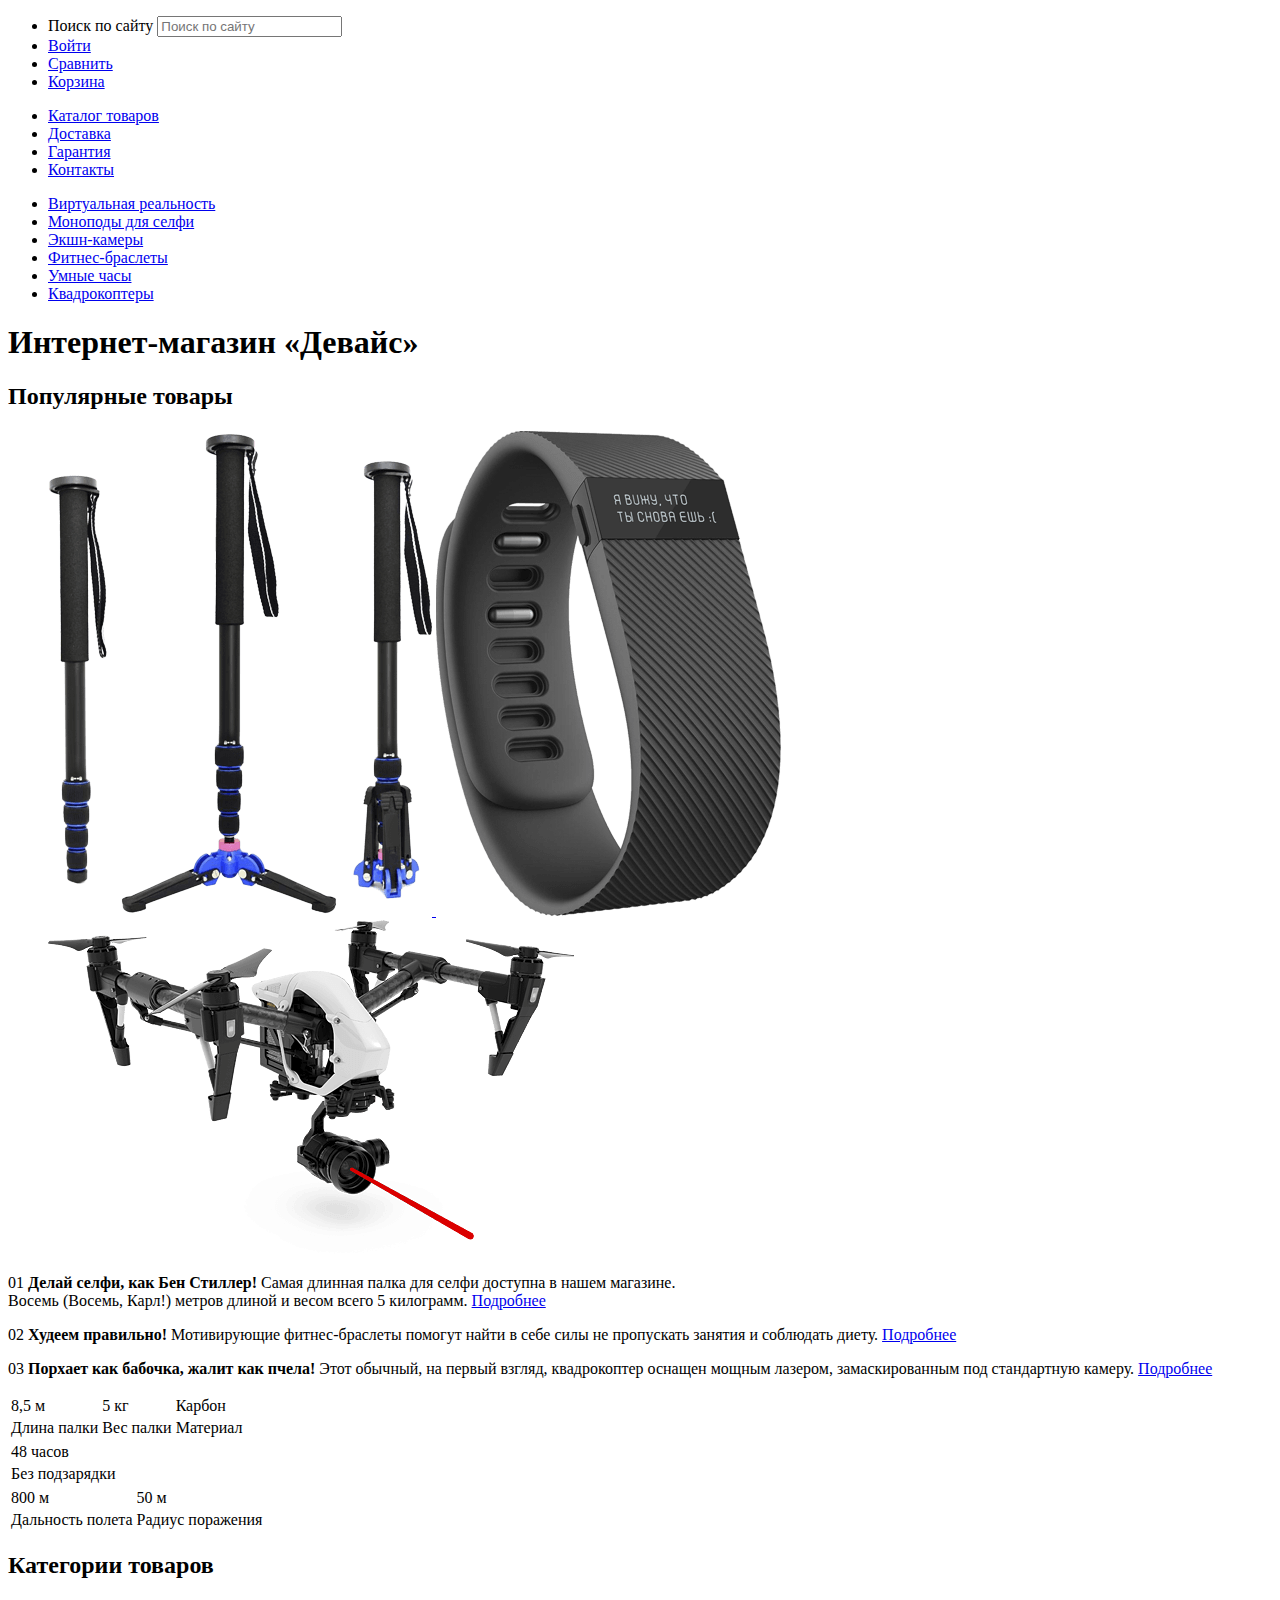
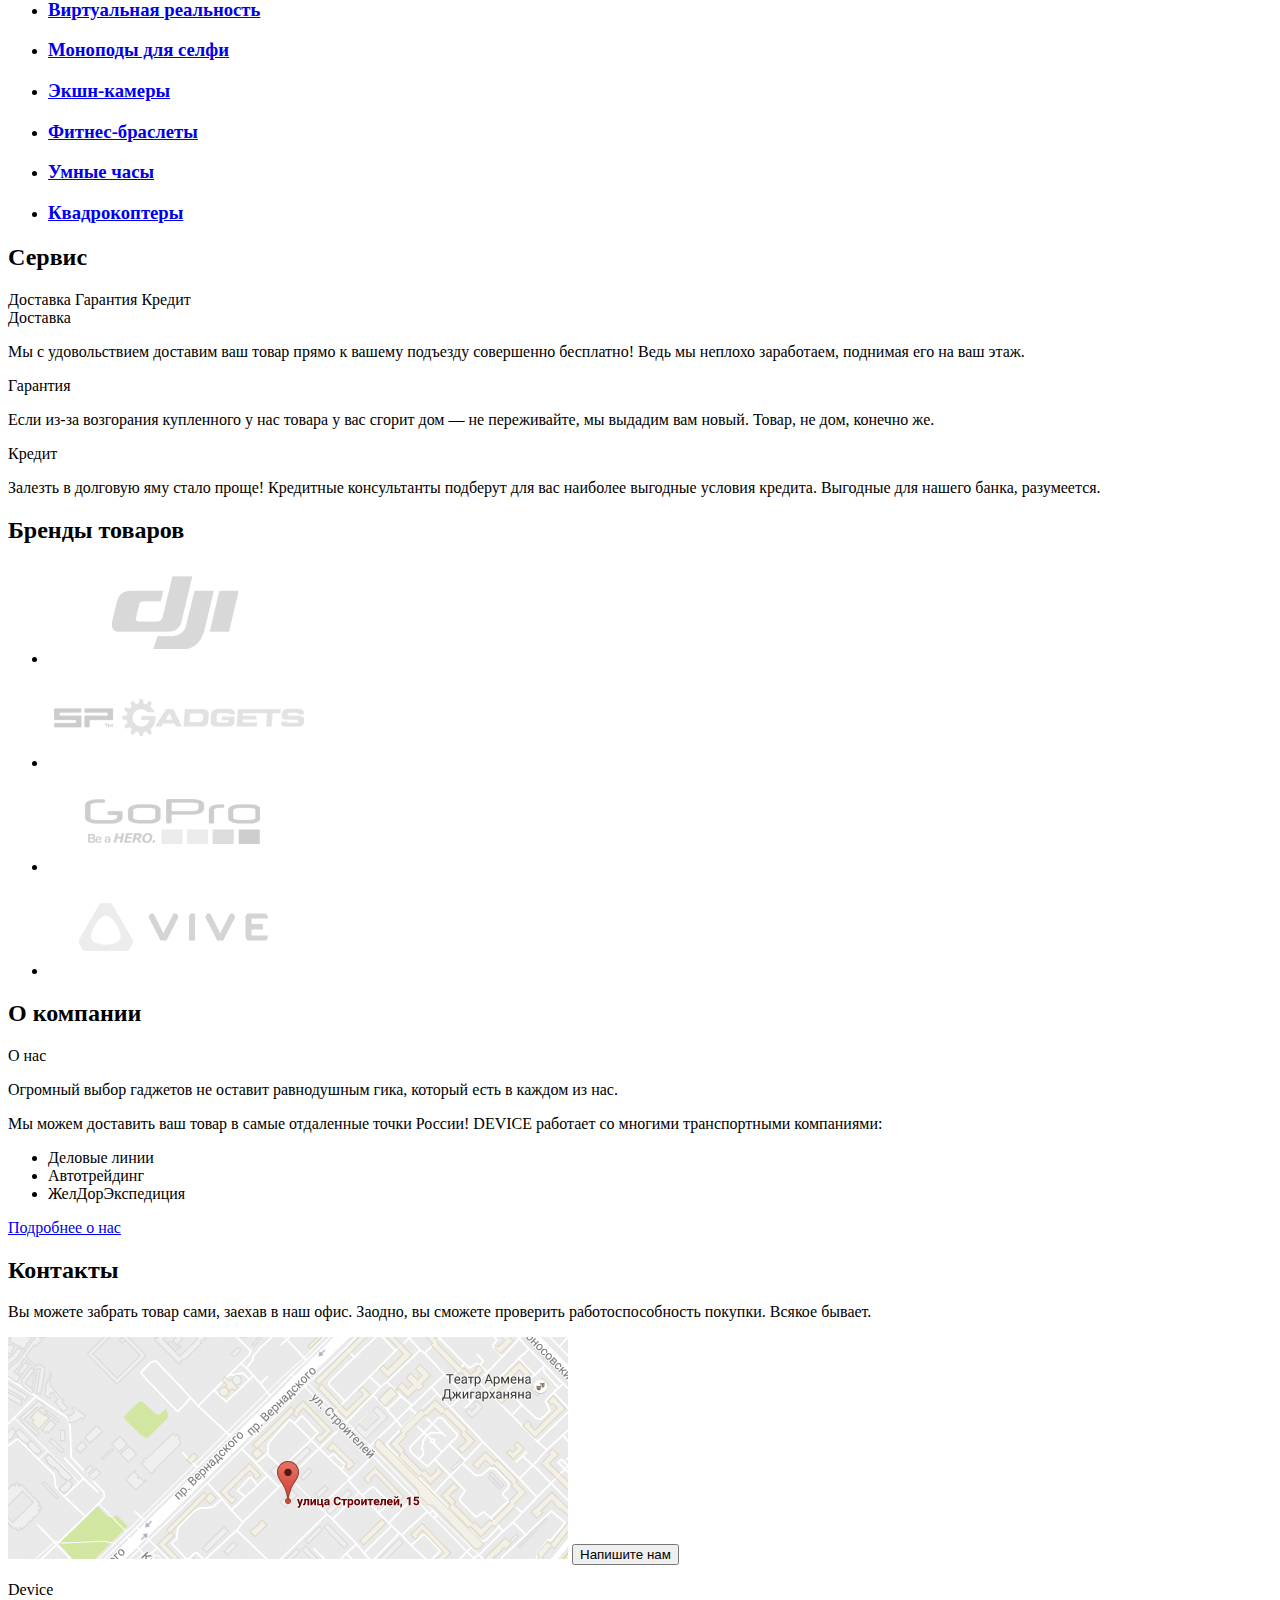
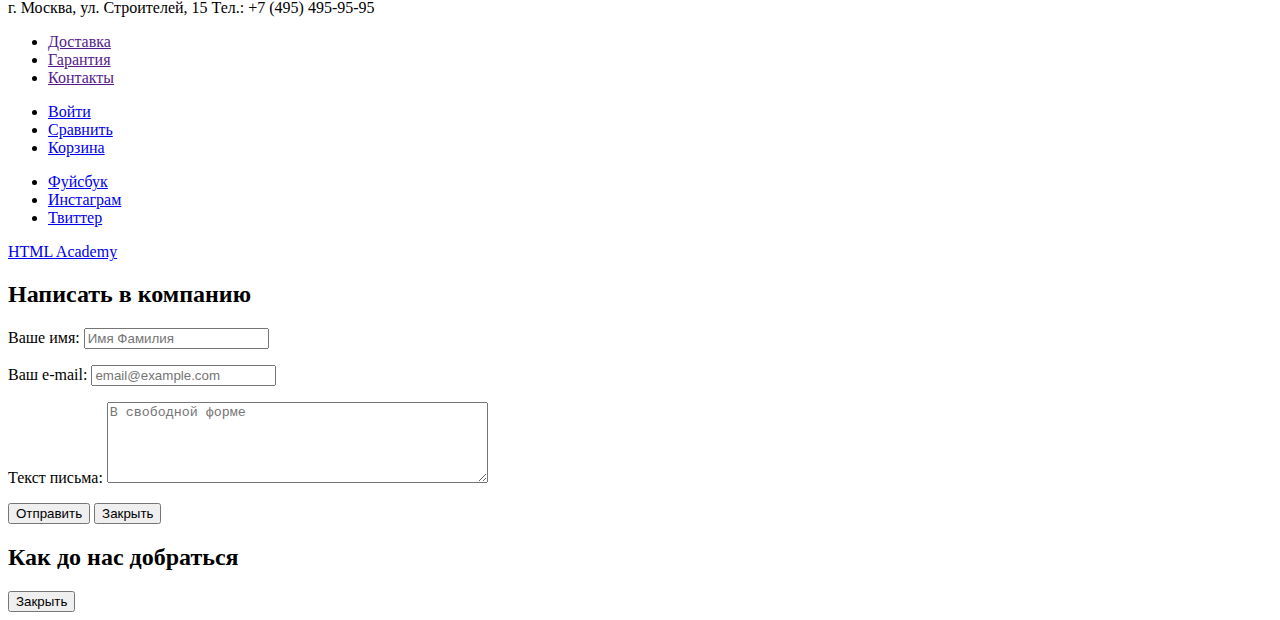
==== index.html @ 0388bad3 "Черновая разметка Device" ====
<!DOCTYPE html>
<html lang="ru">

<head>
    <meta charset="utf-8">
    <title>Интернет-магазин «Девайс»</title>
</head>

<body>
    <header class="main-header">
        <nav class="main-navigation">
            <a class="main-header-logo">

            </a>
            <ul class="user-navigation">
                <li class="search">
                    <label class="visually-hidden" for="search">Поиск по сайту</label>
                    <input class="search-icon-user" id="search" type="text" name="search" placeholder="Поиск по сайту">
                </li>
                <li class="login">
                    <a class="login-link" href="login.html">Войти</a>
                </li>
                <li class="compare">
                    <a class="compare-link" href="compare.html">Сравнить</a>
                </li>
                <li class="cart">
                    <a class="cart-link" href="cart.html">Корзина</a>
                </li>
            </ul>
            <ul class="site-navigation">
                <li>
                    <a href="shop.html">Каталог товаров</a>
                </li>
                <li>
                    <a href="diliverence.html">Доставка</a>
                </li>
                <li>
                    <a href="garantee.html">Гарантия</a>
                </li>
                <li>
                    <a href="contacts.html">Контакты</a>
                </li>

            </ul>
            <ul class="catalog-navigation visually-hidden">
                <li>
                    <a href="shop.html">Виртуальная реальность</a>
                </li>
                <li>
                    <a href="diliverence.html">Моноподы для селфи</a>
                </li>
                <li>
                    <a href="garantee.html">Экшн-камеры</a>
                </li>
                <li>
                    <a href="contacts.html">Фитнес-браслеты</a>
                </li>
                <li>
                    <a href="contacts.html">Умные часы</a>
                </li>
                <li>
                    <a href="contacts.html">Квадрокоптеры</a>
                </li>

            </ul>

        </nav>
    </header>
    <main class="container">

        <h1 class="visually-hidden">Интернет-магазин «Девайс»</h1>

        <section class="slider">
            <h2 class="visually-hidden">Популярные товары</h2>
            <figure class="gallery-content">
                <a href="#">
                    <img class="slide-1" src="img/slider-1.png" width="384" height="486" alt="Монопод">
                </a>
                <a href="#">
                    <img class="slide-2 visually-hidden" src="img/slider-2.png" width="345" height="485"
                        alt="Фитнес-трекер">
                </a>
                <a href="#">
                    <img class="slide-3 visually-hidden" src="img/slider-3.png" width="526" height="334"
                        alt="Квадрокоптер">
                </a>
            </figure>
            <p class="text-content slide-1">
                <span class="item-number">01</span>
                <b>Делай селфи, как Бен Стиллер!</b>
                <span>Самая длинная палка для селфи доступна в нашем магазине.</span>
                <br><span>Восемь (Восемь, Карл!) метров длиной и весом всего 5 килограмм.</span>
                <a href="shop.html" class="btn">Подробнее</a>
            </p>
            <p class="text-content slide-2">
                <span class="item-number">02</span>
                <b>Худеем правильно!</b>
                Мотивирующие фитнес-браслеты помогут найти в себе силы не пропускать занятия и соблюдать диету.
                <a href="shop.html" class="btn">Подробнее</a>
            </p>
            <p class="text-content slide-3">
                <span class="item-number">03</span>
                <b>Порхает как бабочка, жалит как пчела!</b>
                Этот обычный, на первый взгляд, квадрокоптер оснащен мощным лазером, замаскированным под стандартную
                камеру.
                <a href="shop.html" class="btn">Подробнее</a>
            </p>
            <table class="slide-1">
                <tr>
                    <td>8,5 м</td>
                    <td>5 кг</td>
                    <td>Карбон</td>
                </tr>
                <tr>
                    <td>Длина палки</td>
                    <td>Вес палки</td>
                    <td>Материал</td>
                </tr>
            </table>
            <table class="slide-2">
                <tr>
                    <td>48 часов</td>

                </tr>
                <tr>
                    <td>Без подзарядки</td>
                </tr>
            </table>
            <table class="slide-3">
                <tr>
                    <td>800 м</td>
                    <td>50 м</td>

                </tr>
                <tr>
                    <td>Дальность полета</td>
                    <td>Радиус поражения</td>

                </tr>
            </table>

        </section>

        <section class="categories">
            <h2 class="visually-hidden">Категории товаров</h2>
            <ul class="categories-list">
                <li class="categories-item">
                    <a href="catalog.html" class="btn">
                        <h3>Виртуальная реальность</h3>
                    </a>
                </li>
                <li class="categories-item">
                    <a href="catalog.html" class="btn">
                        <h3>Моноподы для селфи</h3>
                    </a>
                </li>
                <li class="categories-item">
                    <a href="catalog.html" class="btn">
                        <h3>Экшн-камеры</h3>
                    </a>
                </li>
                <li class="categories-item">
                    <a href="catalog.html" class="btn">
                        <h3>Фитнес-браслеты</h3>
                    </a>
                </li>
                <li class="categories-item">
                    <a href="catalog.html" class="btn">
                        <h3>Умные часы</h3>
                    </a>
                </li>
                <li class="categories-item">
                    <a href="catalog.html" class="btn">
                        <h3>Квадрокоптеры</h3>
                    </a>
                </li>
            </ul>

        </section>

        <section class="services">
            <h2 class="visually-hidden">Сервис</h2>
            <div class="info-header">
                <span class="info-header-tab">Доставка</span>
                <span class="info-header-tab">Гарантия</span>
                <span class="info-header-tab">Кредит</span>
            </div>
            <div class="info-tabcontent fade">
                <span class="description-title">Доставка</span>
                <p class="description-text">Мы с удовольствием доставим ваш товар прямо к вашему подъезду совершенно
                    бесплатно!
                    Ведь мы неплохо заработаем, поднимая его на ваш этаж.</p>
            </div>
            <div class="info-tabcontent fade">
                <span class="description-title">Гарантия</span>
                <p class="description-text">Если из-за возгорания купленного у нас товара у вас сгорит дом — не
                    переживайте, мы выдадим вам новый.
                    Товар, не дом, конечно же.</p>
            </div>
            <div class="info-tabcontent fade">
                <span class="description-title">Кредит</span>
                <p class="description-text">Залезть в долговую яму стало проще! Кредитные консультанты подберут для вас
                    наиболее выгодные
                    условия кредита. Выгодные для нашего банка, разумеется.</p>
            </div>

        </section>

        <section class="logotypes">
            <h2 class="visually-hidden">Бренды товаров</h2>
            <ul>
                <li>
                    <img src="img/logo-1.png" width="260" height="100" alt="Логотип dji">
                </li>
                <li>
                    <img src="img/logo-2.png" width="260" height="100" alt="Логотип sp gadgets">
                </li>
                <li>
                    <img src="img/logo-3.png" width="260" height="100" alt="Логотип GoPro">
                </li>
                <li>
                    <img src="img/logo-4.png" width="260" height="100" alt="Логотип Vive">
                </li>
            </ul>

        </section>



        <section class="about-us">
            <h2 class="visually-hidden">О компании</h2>
            <span class="description-title">О нас</span>

            <p class="description-text">Огромный выбор гаджетов не оставит равнодушным гика, который есть в каждом из
                нас.</p>
            <p class="description-text">Мы можем доставить ваш товар в самые отдаленные точки России!
                DEVICE работает со многими транспортными компаниями:</p>
            <ul>
                <li>Деловые линии</li>
                <li>Автотрейдинг</li>
                <li>ЖелДорЭкспедиция</li>
            </ul>
            <a href="about-us.html" class="btn">Подробнее о нас</a>
        </section>
        <section class="contacts">
            <h2>Контакты</h2>

            <p class="description-text">Вы можете забрать товар сами, заехав в наш офис.
                Заодно, вы сможете проверить работоспособность покупки. Всякое бывает.</p>
            <img src="img/map.png" width="560" height="222" alt="Карта">
            <button class="btn">Напишите нам</button>
        </section>

    </main>
    <footer class="main-footer">
        <p class="footer-contacts">
            Device
            <br> г. Москва, ул. Строителей, 15
            Тел.: +7 (495) 495-95-95
        </p>
        <nav class="additional-navigation">
            <ul class="site-navigation">
                <li>
                    <a href="">Доставка</a>
                </li>
                <li>
                    <a href="">Гарантия</a>
                </li>
                <li>
                    <a href="">Контакты</a>
                </li>
            </ul>
            <ul class="user-navigation">
                <li class="login">
                    <a class="login-link" href="login.html">Войти</a>
                </li>
                <li class="compare">
                    <a class="compare-link" href="compare.html">Сравнить</a>
                </li>
                <li class="cart">
                    <a class="cart-link" href="cart.html">Корзина</a>
                </li>
            </ul>
        </nav>

        <div class="footer-social">
            <ul>
                <li>
                    <a class="social-button" href="#">Фуйсбук</a>
                </li>
                <li>
                    <a class="social-button" href="#">Инстаграм</a>
                </li>
                <li>
                    <a class="social-button" href="#">Твиттер</a>
                </li>
            </ul>
        </div>

        <p class="footer-copyright">
            <a class="button" href="https://htmlacademy.ru">HTML Academy</a>
        </p>
    </footer>

    <section class="modal modal-write-us">
        <h2 class="visually-hidden">Написать в компанию</h2>
        <form class="write-us-form" action="https://echo.htmlacademy.ru" method="post">
            <p>
                <label for="user-name">Ваше имя:</label>
                <input class="user-name" id="user-name" type="text" name="name" placeholder="Имя Фамилия">
            </p>
            <p>
                <label for="user-email">Ваш e-mail:</label>
                <input class="user-email" id="user-email" type="text" name="email" placeholder="email@example.com">
            </p>
            <p>
                <label for="user-text">Текст письма:</label>
                <textarea class="user-text" id="user-text" rows="5" cols="45" name="text" placeholder="В свободной форме"></textarea>
                
            </p>
            <button class="button" type="submit">Отправить</button>
            <button class="modal-close" type="button">Закрыть</button>
        </form>

       
    </section>

    <section class="modal modal-map">
        <h2 class="visually-hidden">Как до нас добраться</h2>
        <button class="modal-close" type="button">Закрыть</button>
    </section>
</body>

</html>
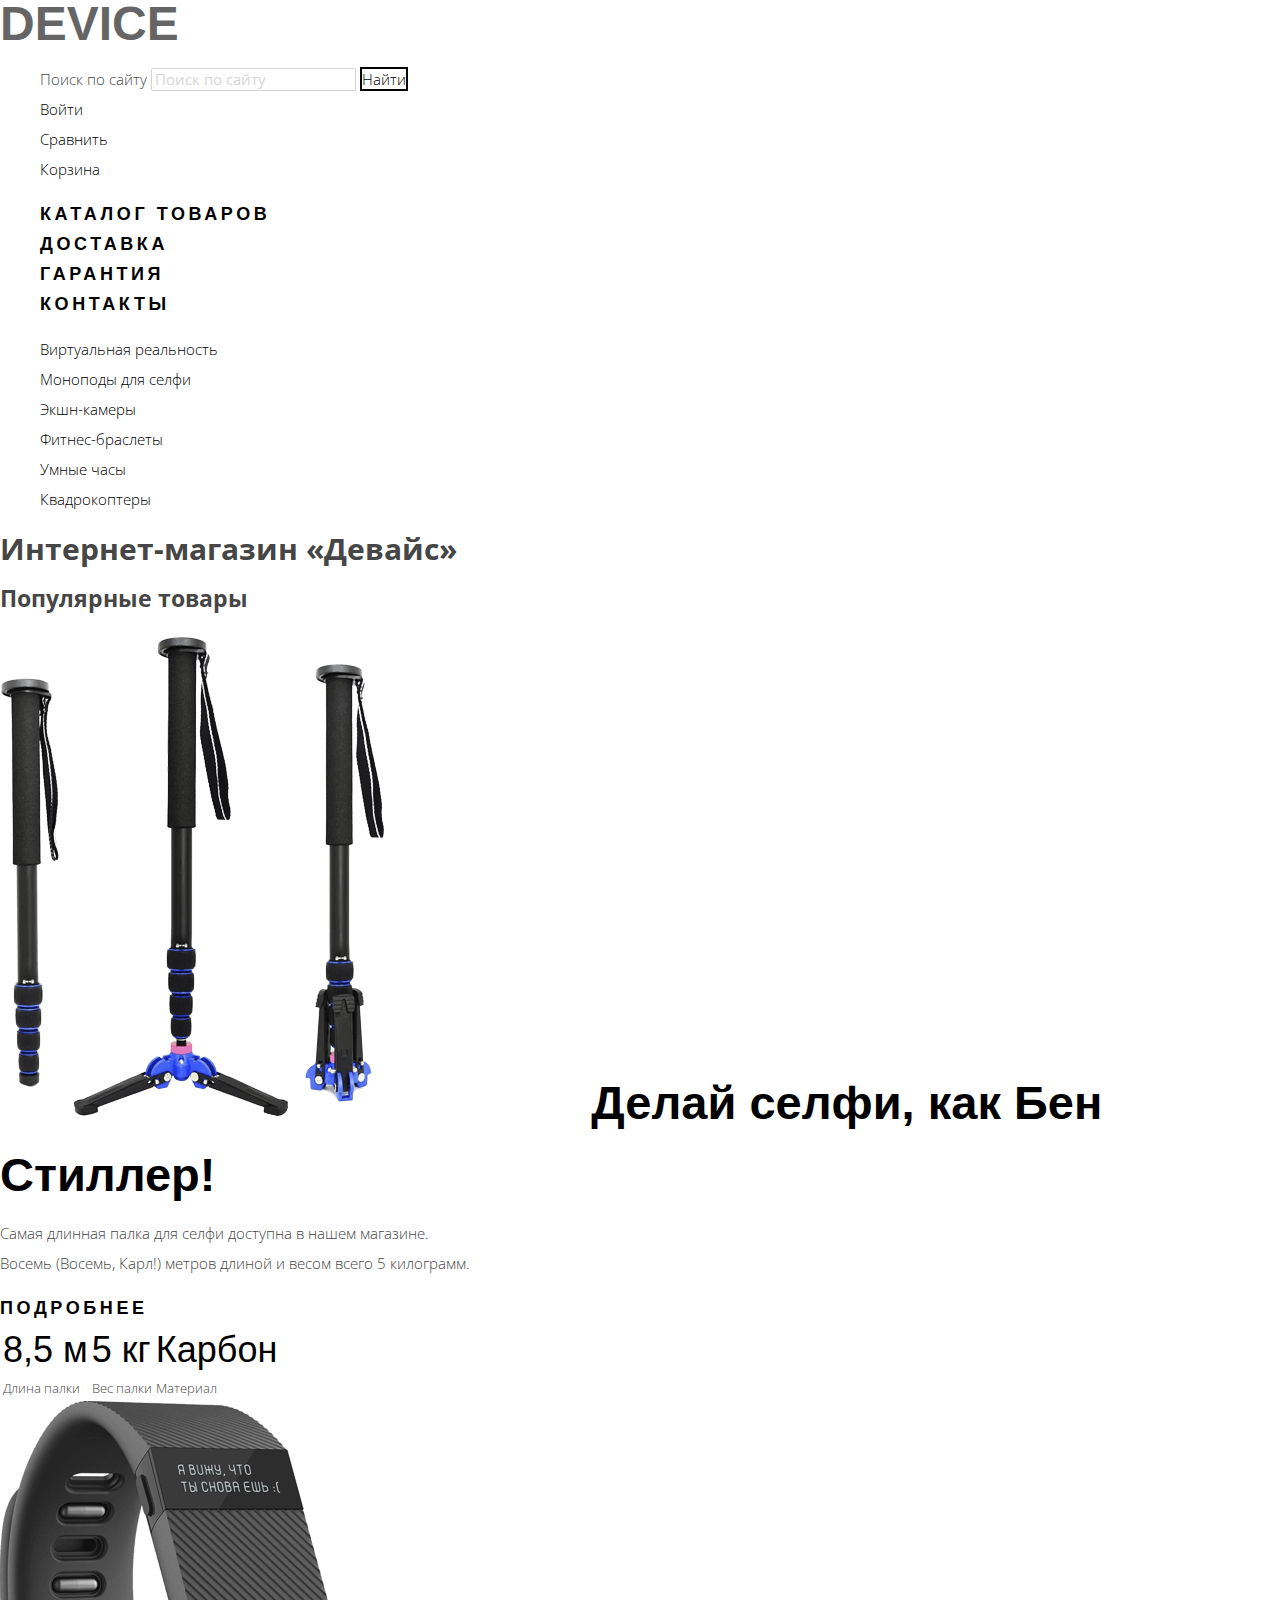
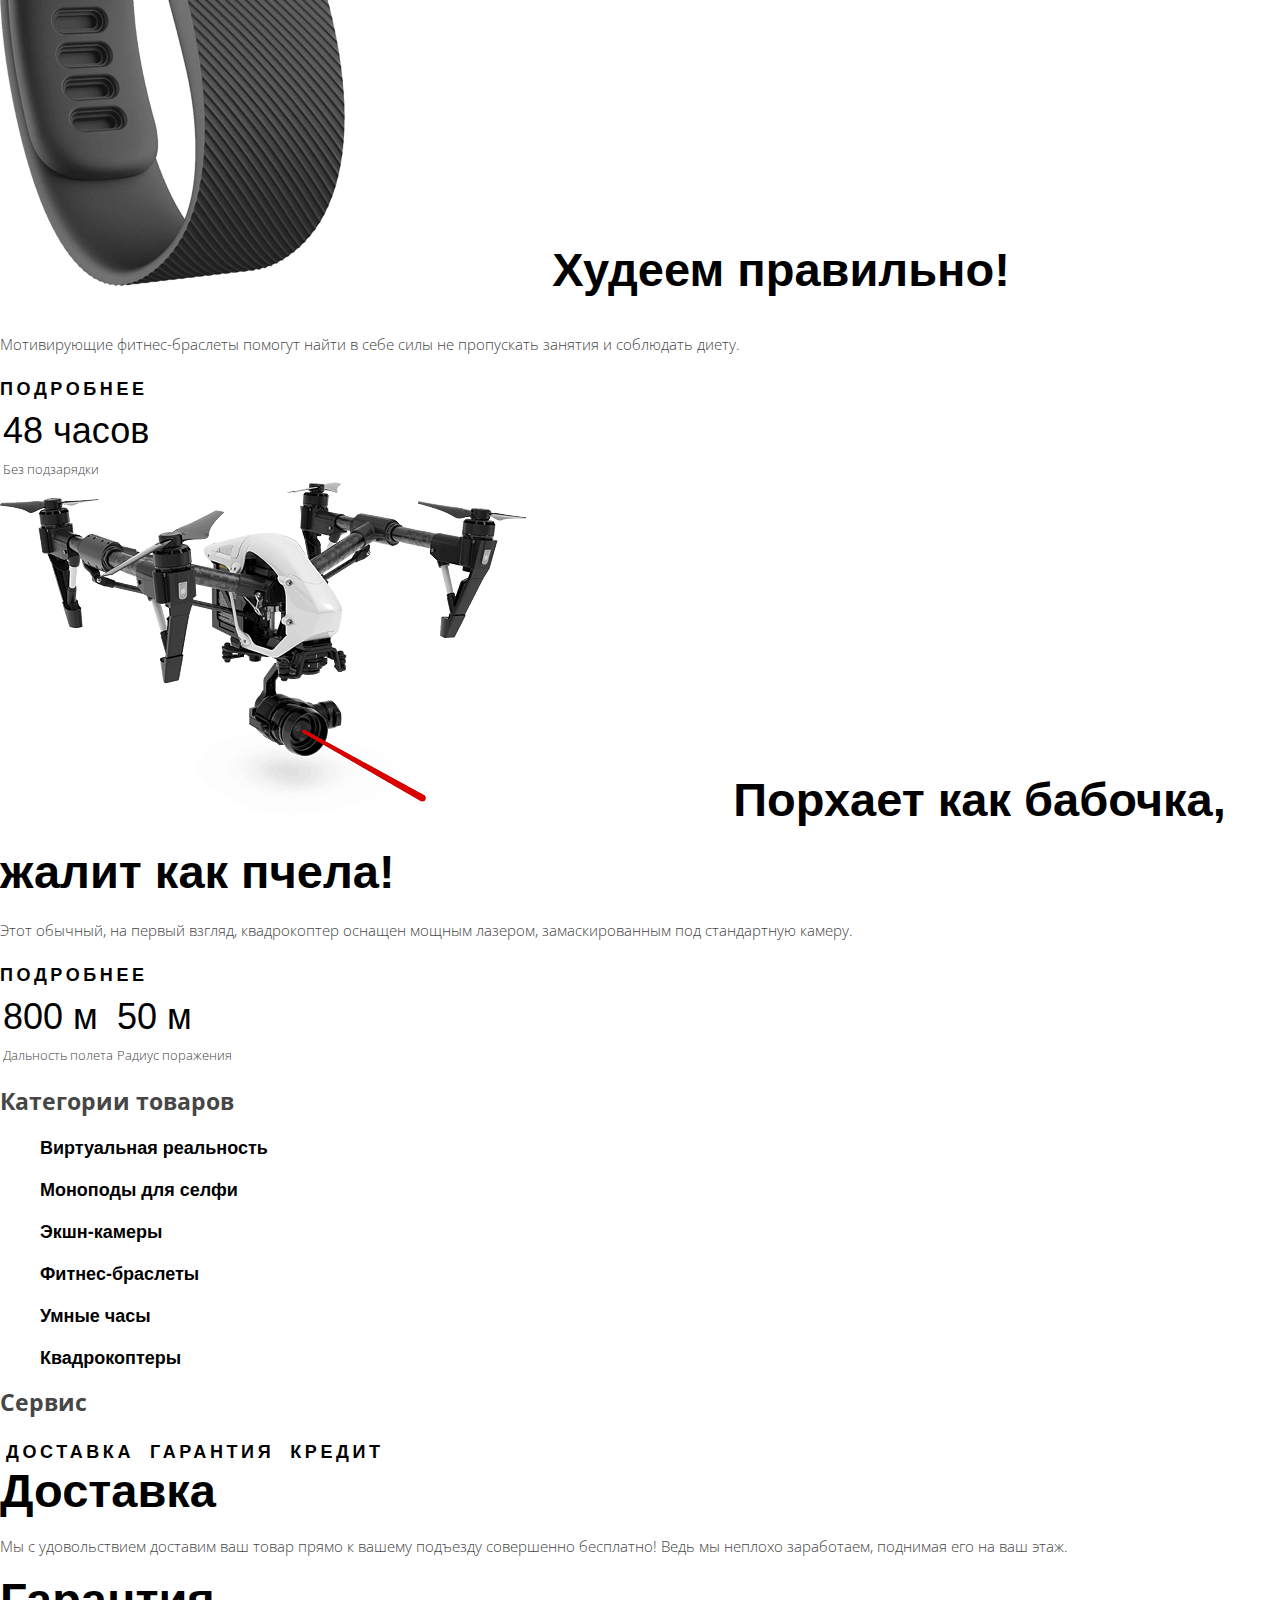
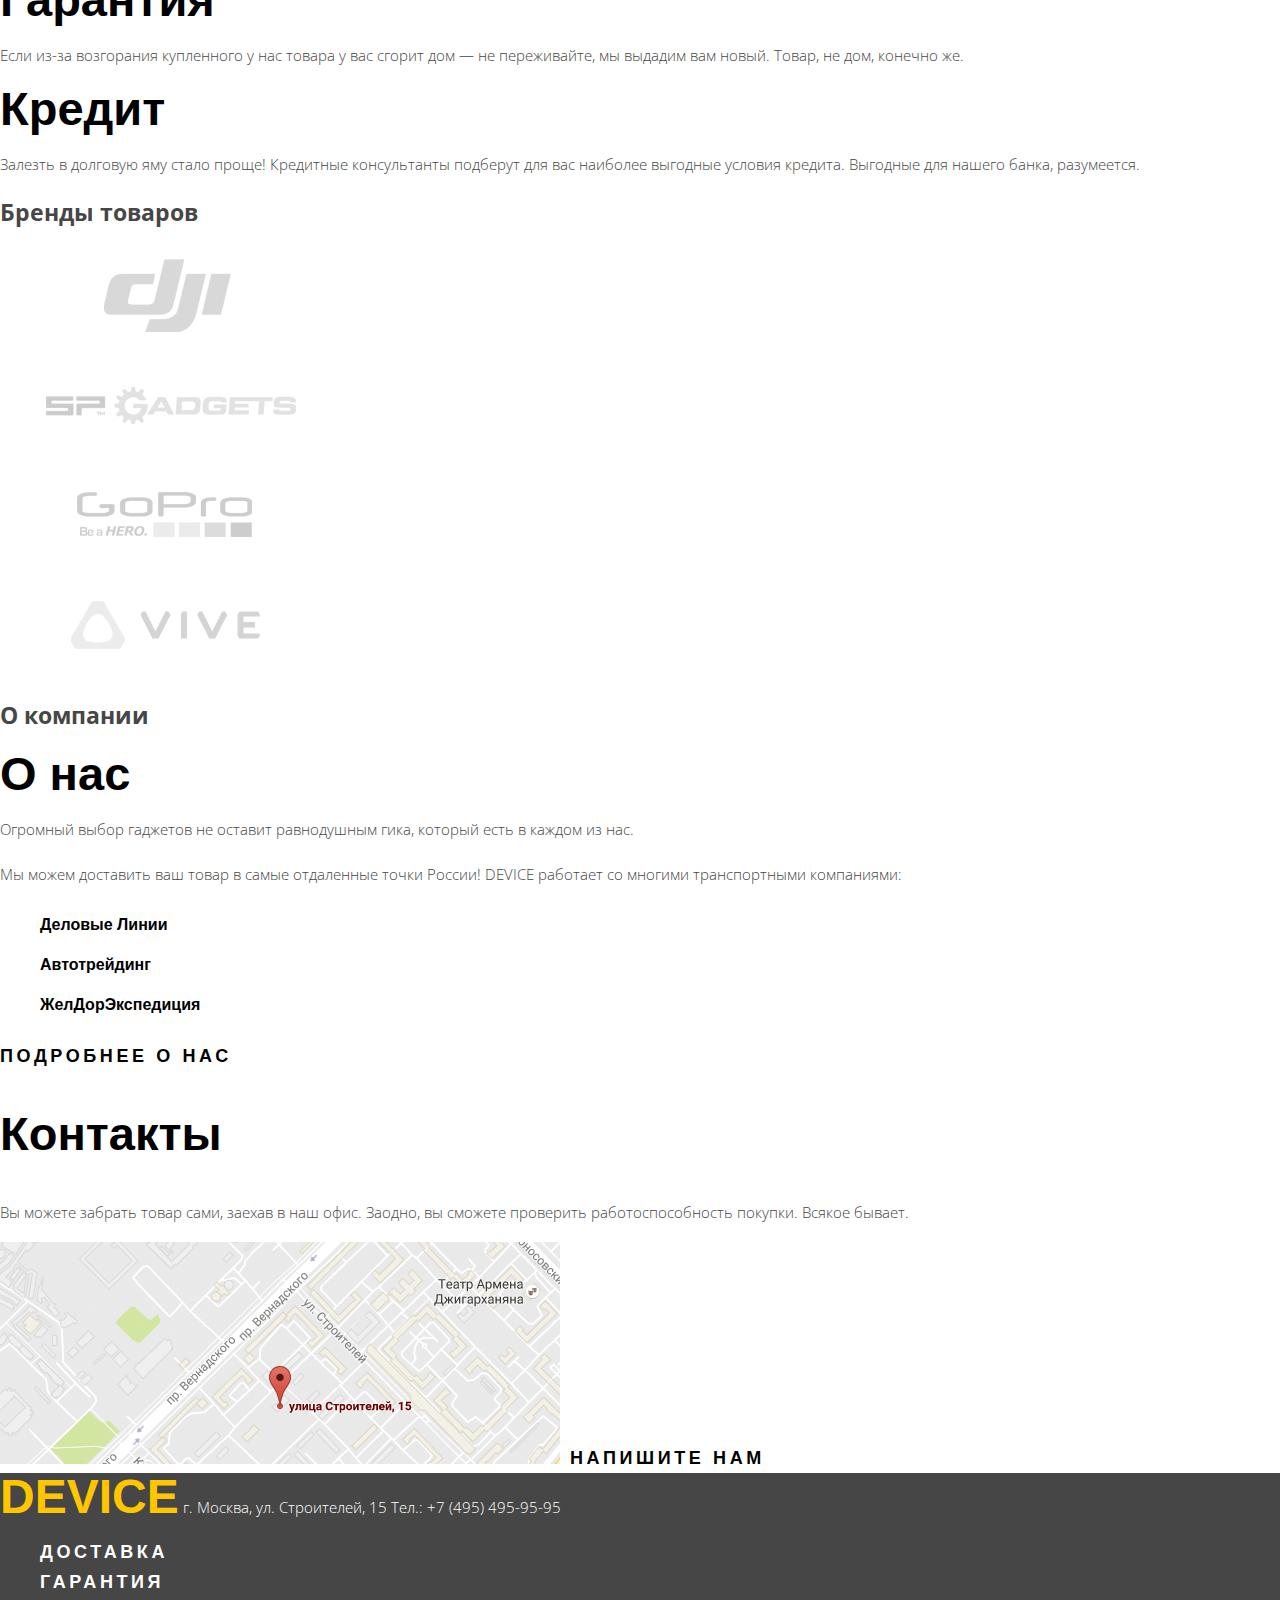
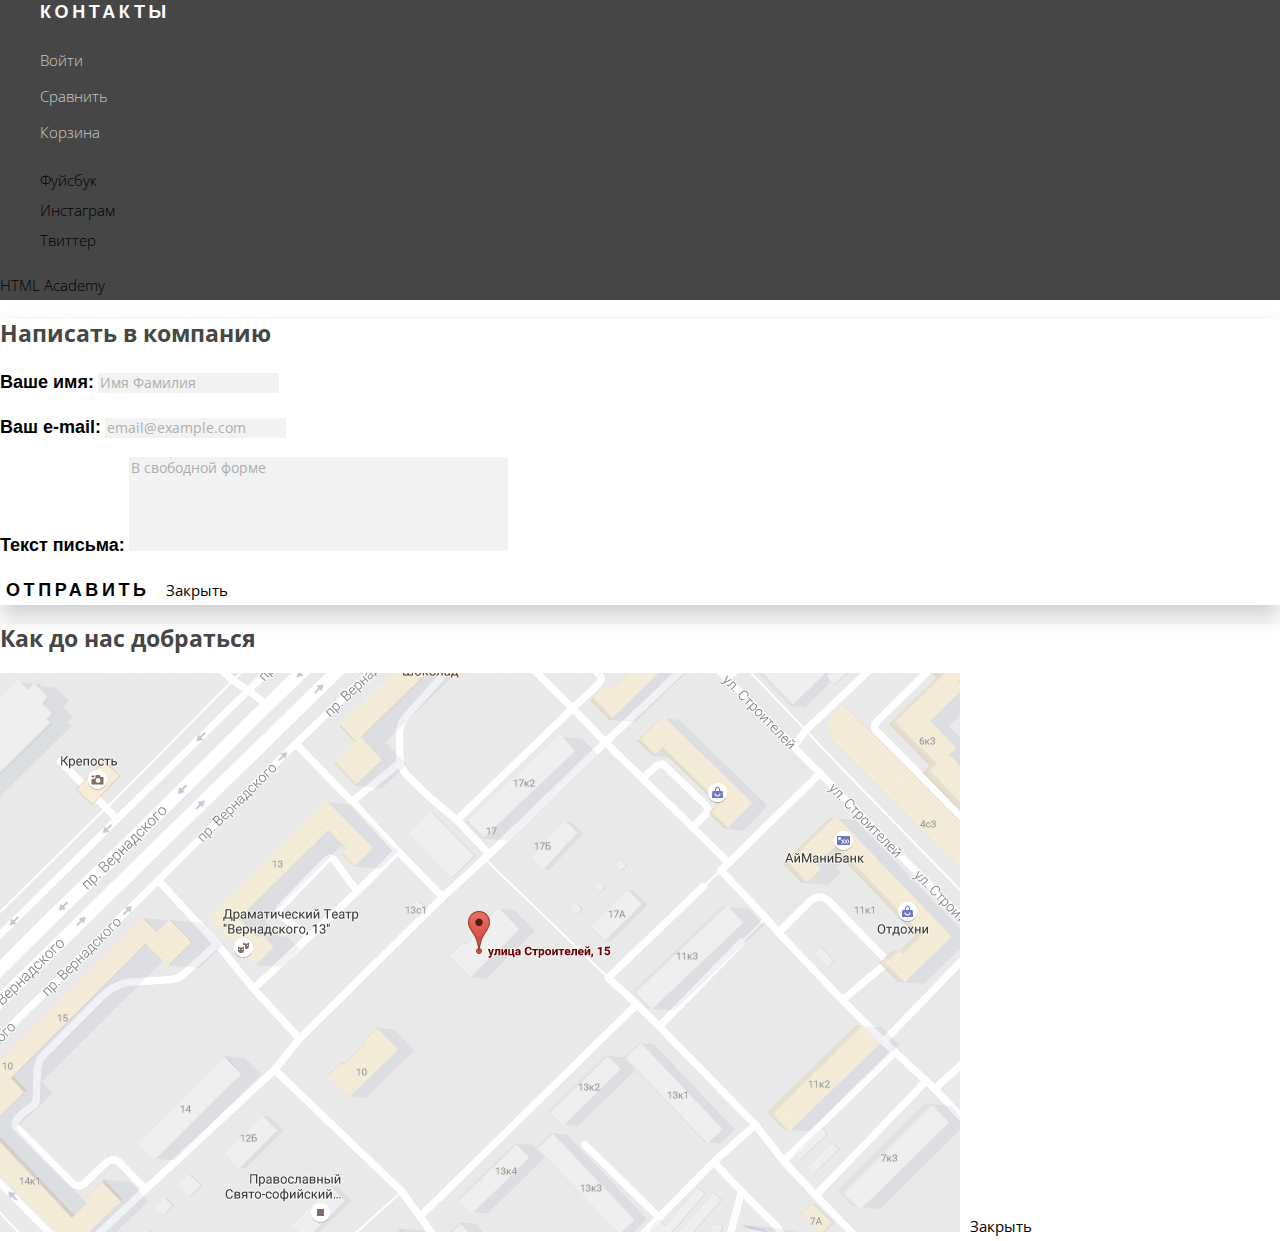
==== commit aaef1503: "Закончил базовую стилизацию" ====
--- a/index.html
+++ b/index.html
@@ -4,18 +4,23 @@
 <head>
     <meta charset="utf-8">
     <title>Интернет-магазин «Девайс»</title>
+    <link href="https://fonts.googleapis.com/css?family=Open+Sans:300,400&display=swap&subset=cyrillic" rel="stylesheet">
+    <link href="css/normalize.css" rel="stylesheet">
+    <link href="css/style.css" rel="stylesheet">
 </head>
 
 <body>
     <header class="main-header">
         <nav class="main-navigation">
-            <a class="main-header-logo">
-
+            <a class="main-header-logo" href="#">
+                Device
             </a>
+
             <ul class="user-navigation">
                 <li class="search">
                     <label class="visually-hidden" for="search">Поиск по сайту</label>
                     <input class="search-icon-user" id="search" type="text" name="search" placeholder="Поиск по сайту">
+                    <a href="#" class="btn-search visually-hidden">Найти</a>
                 </li>
                 <li class="login">
                     <a class="login-link" href="login.html">Войти</a>
@@ -65,6 +70,7 @@
             </ul>
 
         </nav>
+
     </header>
     <main class="container">
 
@@ -72,73 +78,71 @@
 
         <section class="slider">
             <h2 class="visually-hidden">Популярные товары</h2>
-            <figure class="gallery-content">
+
+            <div class="slide-1">
                 <a href="#">
-                    <img class="slide-1" src="img/slider-1.png" width="384" height="486" alt="Монопод">
+                    <img class="img-1" src="img/slider-1.png" width="384" height="486" alt="Монопод">
                 </a>
+                <span class="item-number">01</span>
+                <span class="slogan-title">Делай селфи, как Бен Стиллер!</span>
+                <p>Самая длинная палка для селфи доступна в нашем магазине.
+                    <br>Восемь (Восемь, Карл!) метров длиной и весом всего 5 килограмм.</p>
+                <a href="shop.html" class="btn">Подробнее</a>
+                <table>
+                    <tr class="value">
+                        <td>8,5 м</td>
+                        <td>5 кг</td>
+                        <td>Карбон</td>
+                    </tr>
+                    <tr class="characteristic">
+                        <td>Длина палки</td>
+                        <td>Вес палки</td>
+                        <td>Материал</td>
+                    </tr>
+                </table>
+            </div>
+            <div class="slide-2">
                 <a href="#">
-                    <img class="slide-2 visually-hidden" src="img/slider-2.png" width="345" height="485"
+                    <img class="img-2 visually-hidden" src="img/slider-2.png" width="345" height="485"
                         alt="Фитнес-трекер">
                 </a>
+                <span class="item-number">02</span>
+                <span class="slogan-title">Худеем правильно!</span>
+                <p>Мотивирующие фитнес-браслеты помогут найти в себе силы не пропускать занятия и соблюдать диету.</p>
+                <a href="shop.html" class="btn">Подробнее</a>
+                <table>
+                    <tr class="value">
+                        <td>48 часов</td>
+
+                    </tr>
+                    <tr class="characteristic">
+                        <td>Без подзарядки</td>
+                    </tr>
+                </table>
+            </div>
+            <div class="slide-3">
                 <a href="#">
-                    <img class="slide-3 visually-hidden" src="img/slider-3.png" width="526" height="334"
+                    <img class="img-3 visually-hidden" src="img/slider-3.png" width="526" height="334"
                         alt="Квадрокоптер">
                 </a>
-            </figure>
-            <p class="text-content slide-1">
-                <span class="item-number">01</span>
-                <b>Делай селфи, как Бен Стиллер!</b>
-                <span>Самая длинная палка для селфи доступна в нашем магазине.</span>
-                <br><span>Восемь (Восемь, Карл!) метров длиной и весом всего 5 килограмм.</span>
+                <span class="item-number">03</span>
+                <span class="slogan-title">Порхает как бабочка, жалит как пчела!</span>
+                <p>Этот обычный, на первый взгляд, квадрокоптер оснащен мощным лазером, замаскированным под стандартную
+                    камеру.</p>
                 <a href="shop.html" class="btn">Подробнее</a>
-            </p>
-            <p class="text-content slide-2">
-                <span class="item-number">02</span>
-                <b>Худеем правильно!</b>
-                Мотивирующие фитнес-браслеты помогут найти в себе силы не пропускать занятия и соблюдать диету.
-                <a href="shop.html" class="btn">Подробнее</a>
-            </p>
-            <p class="text-content slide-3">
-                <span class="item-number">03</span>
-                <b>Порхает как бабочка, жалит как пчела!</b>
-                Этот обычный, на первый взгляд, квадрокоптер оснащен мощным лазером, замаскированным под стандартную
-                камеру.
-                <a href="shop.html" class="btn">Подробнее</a>
-            </p>
-            <table class="slide-1">
-                <tr>
-                    <td>8,5 м</td>
-                    <td>5 кг</td>
-                    <td>Карбон</td>
-                </tr>
-                <tr>
-                    <td>Длина палки</td>
-                    <td>Вес палки</td>
-                    <td>Материал</td>
-                </tr>
-            </table>
-            <table class="slide-2">
-                <tr>
-                    <td>48 часов</td>
-
-                </tr>
-                <tr>
-                    <td>Без подзарядки</td>
-                </tr>
-            </table>
-            <table class="slide-3">
-                <tr>
-                    <td>800 м</td>
-                    <td>50 м</td>
-
-                </tr>
-                <tr>
-                    <td>Дальность полета</td>
-                    <td>Радиус поражения</td>
-
-                </tr>
-            </table>
-
+                <table>
+                    <tr class="value">
+                        <td>800 м</td>
+                        <td>50 м</td>
+
+                    </tr>
+                    <tr class="characteristic">
+                        <td>Дальность полета</td>
+                        <td>Радиус поражения</td>
+
+                    </tr>
+                </table>
+            </div>
         </section>
 
         <section class="categories">
@@ -181,9 +185,9 @@
         <section class="services">
             <h2 class="visually-hidden">Сервис</h2>
             <div class="info-header">
-                <span class="info-header-tab">Доставка</span>
-                <span class="info-header-tab">Гарантия</span>
-                <span class="info-header-tab">Кредит</span>
+                <button class="info-header-tab btn">Доставка</button>
+                <button class="info-header-tab btn">Гарантия</button>
+                <button class="info-header-tab btn">Кредит</button>
             </div>
             <div class="info-tabcontent fade">
                 <span class="description-title">Доставка</span>
@@ -208,18 +212,26 @@
 
         <section class="logotypes">
             <h2 class="visually-hidden">Бренды товаров</h2>
-            <ul>
-                <li>
-                    <img src="img/logo-1.png" width="260" height="100" alt="Логотип dji">
-                </li>
-                <li>
-                    <img src="img/logo-2.png" width="260" height="100" alt="Логотип sp gadgets">
-                </li>
-                <li>
-                    <img src="img/logo-3.png" width="260" height="100" alt="Логотип GoPro">
-                </li>
-                <li>
-                    <img src="img/logo-4.png" width="260" height="100" alt="Логотип Vive">
+            <ul class="logotypes-list">
+                <li>
+                    <img src="img/logo-1.png" width="260" height="100" alt="Логотип dji"
+                    onmouseover="this.src='img/logo-1-hover.png'; this.width=260;this.height=100;" 
+                    onmouseout="this.src='img/logo-1.png'; this.width=260;this.height=100;">
+                </li>
+                <li>
+                    <img src="img/logo-2.png" width="260" height="100" alt="Логотип sp gadgets"
+                    onmouseover="this.src='img/logo-2-hover.png'; this.width=260;this.height=100;" 
+                    onmouseout="this.src='img/logo-2.png'; this.width=260;this.height=100;">
+                </li>
+                <li>
+                    <img src="img/logo-3.png" width="260" height="100" alt="Логотип GoPro"
+                    onmouseover="this.src='img/logo-3-hover.png'; this.width=260;this.height=100;" 
+                    onmouseout="this.src='img/logo-3.png'; this.width=260;this.height=100;">
+                </li>
+                <li>
+                    <img src="img/logo-4.png" width="260" height="100" alt="Логотип Vive"
+                    onmouseover="this.src='img/logo-4-hover.png'; this.width=260;this.height=100;" 
+                    onmouseout="this.src='img/logo-4.png'; this.width=260;this.height=100;">
                 </li>
             </ul>
 
@@ -235,15 +247,15 @@
                 нас.</p>
             <p class="description-text">Мы можем доставить ваш товар в самые отдаленные точки России!
                 DEVICE работает со многими транспортными компаниями:</p>
-            <ul>
-                <li>Деловые линии</li>
+            <ul class="transport-company">
+                <li>Деловые Линии</li>
                 <li>Автотрейдинг</li>
                 <li>ЖелДорЭкспедиция</li>
             </ul>
             <a href="about-us.html" class="btn">Подробнее о нас</a>
         </section>
         <section class="contacts">
-            <h2>Контакты</h2>
+            <h2 class="description-title">Контакты</h2>
 
             <p class="description-text">Вы можете забрать товар сами, заехав в наш офис.
                 Заодно, вы сможете проверить работоспособность покупки. Всякое бывает.</p>
@@ -253,11 +265,11 @@
 
     </main>
     <footer class="main-footer">
-        <p class="footer-contacts">
-            Device
-            <br> г. Москва, ул. Строителей, 15
-            Тел.: +7 (495) 495-95-95
-        </p>
+        <div class="footer-contacts">
+            <a href="#" class="footer-logo">Device</a> 
+            <span>г. Москва, ул. Строителей, 15</span> 
+            <span>Тел.: +7 (495) 495-95-95</span>
+        </div>
         <nav class="additional-navigation">
             <ul class="site-navigation">
                 <li>
@@ -270,7 +282,7 @@
                     <a href="">Контакты</a>
                 </li>
             </ul>
-            <ul class="user-navigation">
+            <ul class="user-navigation footer-links">
                 <li class="login">
                     <a class="login-link" href="login.html">Войти</a>
                 </li>
@@ -311,22 +323,24 @@
             </p>
             <p>
                 <label for="user-email">Ваш e-mail:</label>
-                <input class="user-email" id="user-email" type="text" name="email" placeholder="email@example.com">
+                <input class="user-email" id="user-email" type="email" name="email" placeholder="email@example.com">
             </p>
             <p>
                 <label for="user-text">Текст письма:</label>
-                <textarea class="user-text" id="user-text" rows="5" cols="45" name="text" placeholder="В свободной форме"></textarea>
-                
+                <textarea class="user-text" id="user-text" rows="5" cols="45" name="text"
+                    placeholder="В свободной форме"></textarea>
+
             </p>
-            <button class="button" type="submit">Отправить</button>
+            <button class="btn" type="submit">Отправить</button>
             <button class="modal-close" type="button">Закрыть</button>
         </form>
 
-       
+
     </section>
 
     <section class="modal modal-map">
         <h2 class="visually-hidden">Как до нас добраться</h2>
+        <img src="img/map-big.png" width="960" height="559" alt="<Большая карта">
         <button class="modal-close" type="button">Закрыть</button>
     </section>
 </body>
--- a/css/style.css
+++ b/css/style.css
@@ -0,0 +1,776 @@
+@font-face {
+  font-family: 'gilroyextrabold';
+  src: url('../fonts/gilroyextrabold-webfont.woff2') format('woff2');
+  font-weight: normal;
+  font-style: normal;
+
+}
+@font-face {
+  font-family: 'gilroylight';
+  src: url('../fonts/gilroylight-webfont.woff2') format('woff2');
+  font-weight: normal;
+  font-style: normal;
+
+}
+
+body {
+  margin: 0;
+  padding: 0;
+
+  font-family: "Open Sans", Arial, sans-serif;
+  font-size: 15px;
+  line-height: 30px;
+  font-weight: 300;
+  color: #464646;
+  
+  background-color: #ffffff;
+}
+a {
+  text-decoration: none;
+  color: #000000;
+}
+
+.main-header-logo,
+.footer-logo {
+  font-family: "Gilroy", Arial, sans-serif;
+  font-size: 48px;
+  line-height: 48px;
+  font-weight: 800;
+  color: #000000;
+  text-transform: uppercase;
+
+}
+.main-header-logo:hover,
+.search-icon-user:hover,
+.user-navigation a:hover,
+.site-navigation a:hover,
+.catalog-navigation a:hover,
+.breadcrumbs a:hover,
+.navigation a:hover,
+.page-number:hover,
+.footer-logo:hover {
+  opacity: 0.6;
+}
+.main-header-logo:active,
+.user-navigation a:active,
+.exit-link,
+.site-navigation a:active,
+.catalog-navigation a:active,
+.search-icon-user,
+.navigation a,
+.page-number,
+.footer-logo:active,
+.footer-links a:active,
+.footer-links .exit-link {
+  opacity: 0.3;
+}
+.user-navigation,
+.site-navigation,
+.catalog-navigation,
+.breadcrumbs,
+.bluetooth-list,
+.color-list,
+.categories-list,
+.catalog-list,
+.logotypes-list,
+.transport-company,
+.pagination-list {
+  list-style: none;
+}
+
+.search-icon-user:focus,
+.exit a:active,
+.navigation a:active,
+.page-number:active,
+.navigation .active,
+.navigation .active:hover,
+.navigation .active:active,
+.add-to-comparison:hover,
+.pagination-list .active,
+.pagination-list .active:hover,
+.pagination-list .active:active,
+.footer-links a:hover {
+  opacity: 1;
+}
+.btn-search {
+  border: 2px solid black;
+}
+a.btn-search:hover {
+  background-color: #000000;
+  color: #ffffff;
+  opacity: 1;
+}
+a.btn-search:active {
+  color: rgba(255,255,255,0.3);
+}
+
+.site-navigation a,
+.filter-name,
+.sort-name,
+.filter legend,
+.catalog-list a {
+  font-family: "Gilroy", Arial, sans-serif;
+  font-size: 18px;
+  line-height: 24px;
+  font-weight: 800;
+  letter-spacing: 3.6px;
+  text-transform: uppercase;
+}
+.breadcrumbs a,
+.breadcrumbs li:last-child {
+  font-size: 14px;
+  line-height: 24px;
+  color: #000000;
+  opacity: 0.3;
+}
+.breadcrumbs a:active {
+  opacity: 0.1;
+}
+.filter-name,
+.sort-name {
+  font-size: 16px;
+  color: #000000;
+}
+.filter-name {
+  background-color: #dcdcdc;
+}
+.filter fieldset {
+  border: none;
+}
+.color-list label,
+.bluetooth-list label {
+  font-size: 14px;
+  line-height: 40px;
+  color: #000000;
+}
+form.filter {
+  background-color: #eeeeee;
+}
+.filter-button {
+  background-color: transparent;
+}
+.navigation a {
+  font-size: 14px;
+  line-height: 18px;
+  font-weight: 400;
+ 
+}
+
+.catalog .navigation,
+.pagination-list {
+  background-color: #ebebeb;
+}
+.item-number {
+  font-family: "Gilroy", Arial, sans-serif;
+  font-size: 179.2px;
+  line-height: 179.2px;
+  font-weight: 800;
+  color: #ffffff;
+}
+.slogan-title,
+.description-title,
+.name-page {
+  font-family: "Gilroy", Arial, sans-serif;
+  font-size: 47px;
+  line-height: 56px;
+  font-weight: 800;
+  color: #000000;
+}
+.catalog-list img:hover {
+  opacity: 0.7;
+}
+.item-price {
+  font-family: "Gilroy", Arial, sans-serif;
+  font-size: 16px;
+  line-height: 24px;
+  font-weight: 300;
+  color: #464646;
+}
+.btn,
+.modal label,
+.page-number {
+  font-family: "Gilroy", Arial, sans-serif;
+  font-size: 18px;
+  line-height: 24px;
+  font-weight: 800;
+  letter-spacing: 3.6px;
+  text-transform: uppercase;
+}
+.btn:hover {
+background-color: #f0c52e;
+}
+.btn:active {
+  color: rgba(0,0,0,0.3);
+}
+
+.characteristic,
+.add-to-comparison {
+  font-size: 13px;
+  line-height: 20px;
+}
+.value {
+  font-family: "Gilroy", Arial, sans-serif;
+  font-size: 36px;
+  line-height: 48px;
+  font-weight: 300;
+  color: #000000;
+}
+.categories-list h3 {
+  font-size: 18px;
+  font-weight: 800;
+  text-transform: none;
+  letter-spacing: normal;
+}
+button {
+  background-color: #ffffff;
+  border: none;
+}
+.description-title,
+.name-page {
+  line-height: 48px;
+}
+.info-header-tab:active {
+  color: #f7e184;
+  background-color: #000000;
+}
+.add-to-comparison {
+  color: #000000;
+  opacity: 0.5;
+}
+.add-to-comparison:active {
+  opacity: 0.2;
+}
+
+.page-number {
+  font-size: 16px;
+}
+
+.pagination-btn {
+  font-family: "Gilroy", Arial, sans-serif;
+  font-size: 16px;
+  line-height: 24px;
+  font-weight: 800;
+  letter-spacing: 3.6px;
+  text-transform: uppercase;
+}
+.pagination-btn:hover {
+  background-color: #d9d9d9;
+}
+.pagination-btn:active {
+  color: rgba(0,0,0,0.3);
+}
+.transport-company {
+  font-family: "Gilroy", Arial, sans-serif;
+  font-size: 16px;
+  line-height: 40px;
+  font-weight: 800;
+  color: #000000;
+}
+.main-footer {
+  background-color: #464646;
+}
+.footer-logo {
+  color: #ffc600;
+}
+.main-footer span,
+.additional-navigation a {
+  color: #ffffff;
+}
+
+.footer-links a {
+  line-height: 36px;
+  opacity: 0.7;
+}
+
+.footer-links .exit-link:active {
+  opacity: 0.7;
+}
+.modal {
+  box-shadow: 0px 10px 20px 0px rgba(0,0,0,0.2);
+}
+
+
+.modal label,
+.filter legend,
+.catalog-list a {
+  letter-spacing: normal;
+  text-transform: none;
+  color: #000000;
+}
+.modal input,
+.modal textarea {
+  background-color: #f2f2f2;
+  border: none;
+  font-family: "Open Sans", Arial, sans-serif;
+  font-size: 14px;
+  line-height: 18px;
+  font-weight: 400;
+  color: #464646;
+  opacity: 1;
+}
+
+.modal input:hover,
+.modal textarea:hover {
+  background-color: #eaeaea;
+}
+.modal input:focus,
+.modal textarea:focus {
+  background-color: #ffffff;
+  border: 3px solid #f0c52e;
+  outline: none;
+}
+
+.modal input:invalid {
+  background-color: #f6dada;
+  color: rgba(70,70,70,0.4);
+}
+.modal textarea {
+  resize: none;
+}
+input.user-name::-webkit-input-placeholder, 
+input.user-email::-webkit-input-placeholder, 
+textarea.user-text::-webkit-input-placeholder {
+  font-family: "Open Sans", Arial, sans-serif;
+  font-size: 14px;
+  line-height: 18px;
+  font-weight: 400;
+  color: #464646;
+  opacity: 0.4;
+}
+input.user-name:-moz-placeholder, 
+input.user-email:-moz-placeholder, 
+textarea.user-text:-moz-placeholder {
+  font-family: "Open Sans", Arial, sans-serif;
+  font-size: 14px;
+  line-height: 18px;
+  font-weight: 400;
+  color: #464646;
+  opacity: 0.4;
+}
+input.user-name::-moz-placeholder, 
+input.user-email::-moz-placeholder, 
+textarea.user-text::-moz-placeholder {
+  font-family: "Open Sans", Arial, sans-serif;
+  font-size: 14px;
+  line-height: 18px;
+  font-weight: 400;
+  color: #464646;
+  opacity: 0.4;
+}
+input.user-name:-ms-input-placeholder, 
+input.user-email:-ms-input-placeholder, 
+textarea.user-text:-ms-input-placeholder {
+  font-family: "Open Sans", Arial, sans-serif;
+  font-size: 14px;
+  line-height: 18px;
+  font-weight: 400;
+  color: #464646;
+  opacity: 0.4;
+}
+input.user-name::-ms-input-placeholder, 
+input.user-email::-ms-input-placeholder, 
+textarea.user-text::-ms-input-placeholder {
+  font-family: "Open Sans", Arial, sans-serif;
+  font-size: 14px;
+  line-height: 18px;
+  font-weight: 400;
+  color: #464646;
+  opacity: 0.4;
+}
+
+input.user-name:focus::-webkit-input-placeholder, 
+input.user-email:focus::-webkit-input-placeholder, 
+textarea.user-text:focus::-webkit-input-placeholder {
+  color: transparent;
+  
+}
+input.user-name:focus:-moz-placeholder, 
+input.user-email:focus:-moz-placeholder, 
+textarea.user-text:focus:-moz-placeholder {
+  color: transparent;
+}
+input.user-name:focus::-moz-placeholder, 
+input.user-email:focus::-moz-placeholder, 
+textarea.user-text:focus::-moz-placeholder {
+  color: transparent;
+}
+input.user-name:focus:-ms-input-placeholder, 
+input.user-email:focus:-ms-input-placeholder, 
+textarea.user-text:focus:-ms-input-placeholder {
+  color: transparent;
+}
+input.user-name:focus::-ms-input-placeholder, 
+input.user-email:focus::-ms-input-placeholder, 
+textarea.user-text:focus::-ms-input-placeholder {
+  color: transparent;
+}
+
+
+
+
+/* Код с барбершопа, чтобы была возможность подглядывать
+.inner-page {
+  color: #000000;
+
+  background-color: #f9f6f3;
+  background-image: url("../img/pattern-light.jpg");
+  background-position: 0 0;
+  background-repeat: repeat;
+}
+
+a {
+  text-decoration: none;
+}
+
+.button {
+  font: inherit;
+
+  text-align: center;
+  color: #ffffff;
+  vertical-align: middle;
+  text-transform: uppercase;
+
+  background-color: #000000;
+  border: none;
+}
+
+.button:hover,
+.button:focus,
+.button:active {
+  background-color: #663d15;
+}
+
+.main-navigation {
+  font-size: 16px;
+  line-height: 20px;
+  color: #ffffff;
+
+  background-color: #000000;
+}
+
+.site-navigation,
+.user-navigation {
+  list-style: none;
+}
+
+.site-navigation a,
+.user-navigation a {
+  color: #ffffff;
+}
+
+.site-navigation a:hover,
+.site-navigation a:focus,
+.user-navigation a:hover,
+.user-navigation a:focus {
+  background-color: #242424;
+}
+
+.features-list {
+  list-style: none;
+}
+
+.feature-item {
+  text-align: center;
+}
+
+.feature-item h3 {
+  font-size: 30px;
+  line-height: 42px;
+}
+
+.index-columns {
+  color: #000000;
+
+  background-color: #f8f5f2;
+  background-image: url("../img/pattern-light.jpg");
+  background-position: 0 0;
+  background-repeat: repeat;
+}
+
+.index-columns h2 {
+  font-size: 30px;
+  line-height: 42px;
+}
+
+.news-list {
+  list-style: none;
+}
+
+.news-item time {
+  text-transform: none;
+}
+
+.gallery-content {
+  background-color: #cccccc;
+  border: 7px solid #ffffff;
+}
+
+.appointment-item input {
+  font: inherit;
+
+  background-color: transparent;
+  border: 2px solid #000000;
+}
+
+.appointment-item input:focus {
+  border-color: #663d15;
+}
+
+.page-title {
+  font-size: 30px;
+  line-height: 42px;
+}
+.slogan {
+  font-size: 48px;
+  line-height: 48px;
+}
+.means h2,
+.price h2,
+.about-us h2 {
+  font-size: 24px;
+  line-height: 30px;
+}
+
+.breadcrumbs {
+  list-style: none;
+}
+
+.breadcrumbs a {
+  color: #000000;
+}
+
+.breadcrumbs a:hover,
+.breadcrumbs a:focus {
+  text-decoration: underline;
+}
+
+.breadcrumbs-current {
+  color: #aba9a7;
+}
+
+.filter fieldset {
+  border: none;
+}
+
+.filter legend {
+  font-size: 24px;
+  line-height: 30px;
+}
+
+.means ul {
+  list-style: none;
+}
+.filter ul {
+  list-style: none;
+  line-height: 18px;
+}
+
+.price table {
+  border-collapse: collapse;
+  width: 100%;
+  background-color: #f9f6f3;
+}
+.price td {
+  border: 2px solid black;
+}
+.price .sum{
+  text-align: center;
+}
+
+.filter-input:hover + label,
+.filter-input:focus + label {
+  color: #663d15;
+}
+
+.filter-input:disabled + label {
+  color: #000000;
+
+  opacity: 0.5;
+}
+
+.catalog-list {
+  list-style: none;
+}
+
+.catalog-item {
+  background-color: #f8f8f8;
+  box-shadow: 0 0 10px rgba(0, 0, 0, 0.1);
+}
+
+.catalog-item:hover {
+  box-shadow: 0 0 10px rgba(0, 0, 0, 0.2);
+}
+
+.catalog-item a {
+  color: #000000;
+}
+
+.catalog-item h3 {
+  font-size: 14px;
+  line-height: 18px;
+}
+
+.catalog-category {
+  text-transform: none;
+}
+
+.catalog-item-price b {
+  font-size: 14px;
+  line-height: 20px;
+  text-align: center;
+
+  background-color: #e5e5e5;
+}
+
+.catalog-item-price .button {
+  line-height: 20px;
+  color: #ffffff;
+}
+
+.pagination-list {
+  list-style: none;
+}
+
+.pagination-item a {
+  color: #ffffff;
+
+  background-color: #000000;
+}
+
+.pagination-item a:hover,
+.pagination-item a:focus,
+.pagination-item a:active {
+  background-color: #663d15;
+}
+
+.pagination-item-current a {
+  color: #000000;
+
+  background-color: #ffffff;
+}
+
+.pagination-item-current a:hover,
+.pagination-item-current a:focus,
+.pagination-item-current a:active {
+  color: #000000;
+
+  background-color: #ffffff;
+}
+
+.product-photo-preview {
+  list-style: none;
+}
+
+.product-photo-preview li {
+  box-shadow: 0 0 10px 2px rgba(0, 0, 0, 0.1);
+}
+
+.product-photo-full {
+  box-shadow: 0 0 10px 2px rgba(0, 0, 0, 0.1);
+}
+
+.product-article {
+  text-align: right;
+  color: #aeaeae;
+}
+
+.product-price b {
+  line-height: 20px;
+  text-align: center;
+
+  background-color: #e5e5e5;
+}
+
+.product-info h3 {
+  font-size: 24px;
+  line-height: 30px;
+}
+
+.product-info ul {
+  list-style: none;
+}
+
+.main-footer {
+  color: #ffffff;
+
+  background-color: #212121;
+  background-image: url("../img/pattern-dark.jpg");
+  background-position: 0 0;
+  background-repeat: repeat;
+}
+
+.footer-contacts a {
+  color: #ffffff;
+  text-decoration: underline;
+}
+
+.footer-contacts a:hover,
+.footer-contacts a:focus {
+  text-decoration: none;
+}
+
+.footer-social {
+  text-align: center;
+}
+
+.footer-social ul {
+  list-style: none;
+}
+
+.social-button {
+  color: #ffffff;
+}
+
+.footer-copyright {
+  text-align: center;
+}
+
+.footer-copyright .button:hover,
+.footer-copyright .button:focus {
+  color: #000000;
+
+  background-color: #ffffff;
+}
+
+.modal {
+  color: #000000;
+
+  background-color: #f8f3f0;
+  background-image: url("../img/pattern-light.jpg");
+  background-position: 0 0;
+  background-repeat: repeat;
+}
+
+.modal h2 {
+  font-size: 30px;
+  line-height: 42px;
+}
+
+.login-form input[type="text"],
+.login-form input[type="password"] {
+  font: inherit;
+  color: #000000;
+  text-transform: uppercase;
+
+  background-color: #f9f6f3;
+  border: 2px solid #000000;
+}
+
+.login-form input:focus {
+  border-color: #663d15;
+}
+
+.login-checkbox:hover,
+.login-checkbox:focus {
+  color: #663d15;
+}
+
+.restore {
+  color: #000000;
+  text-decoration: underline;
+}
+
+.restore:hover,
+.restore:focus {
+  text-decoration: none;
+}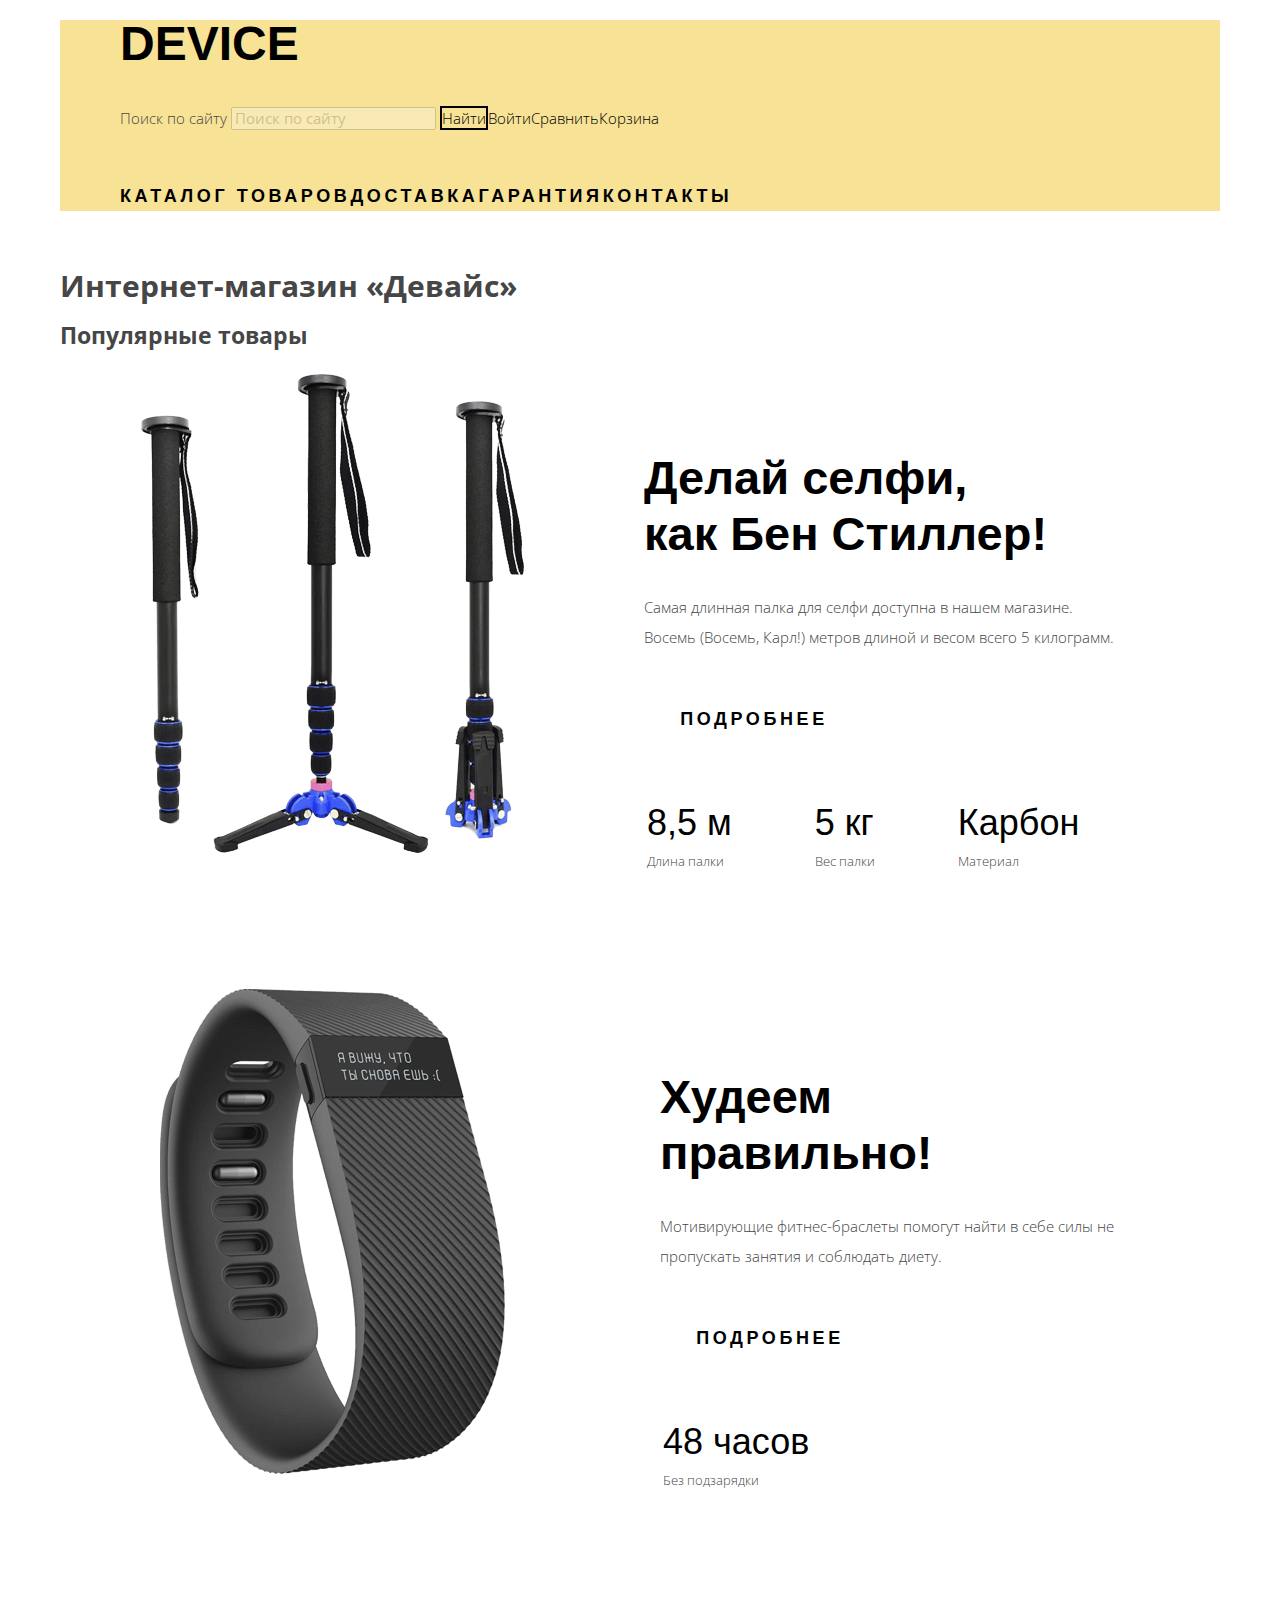
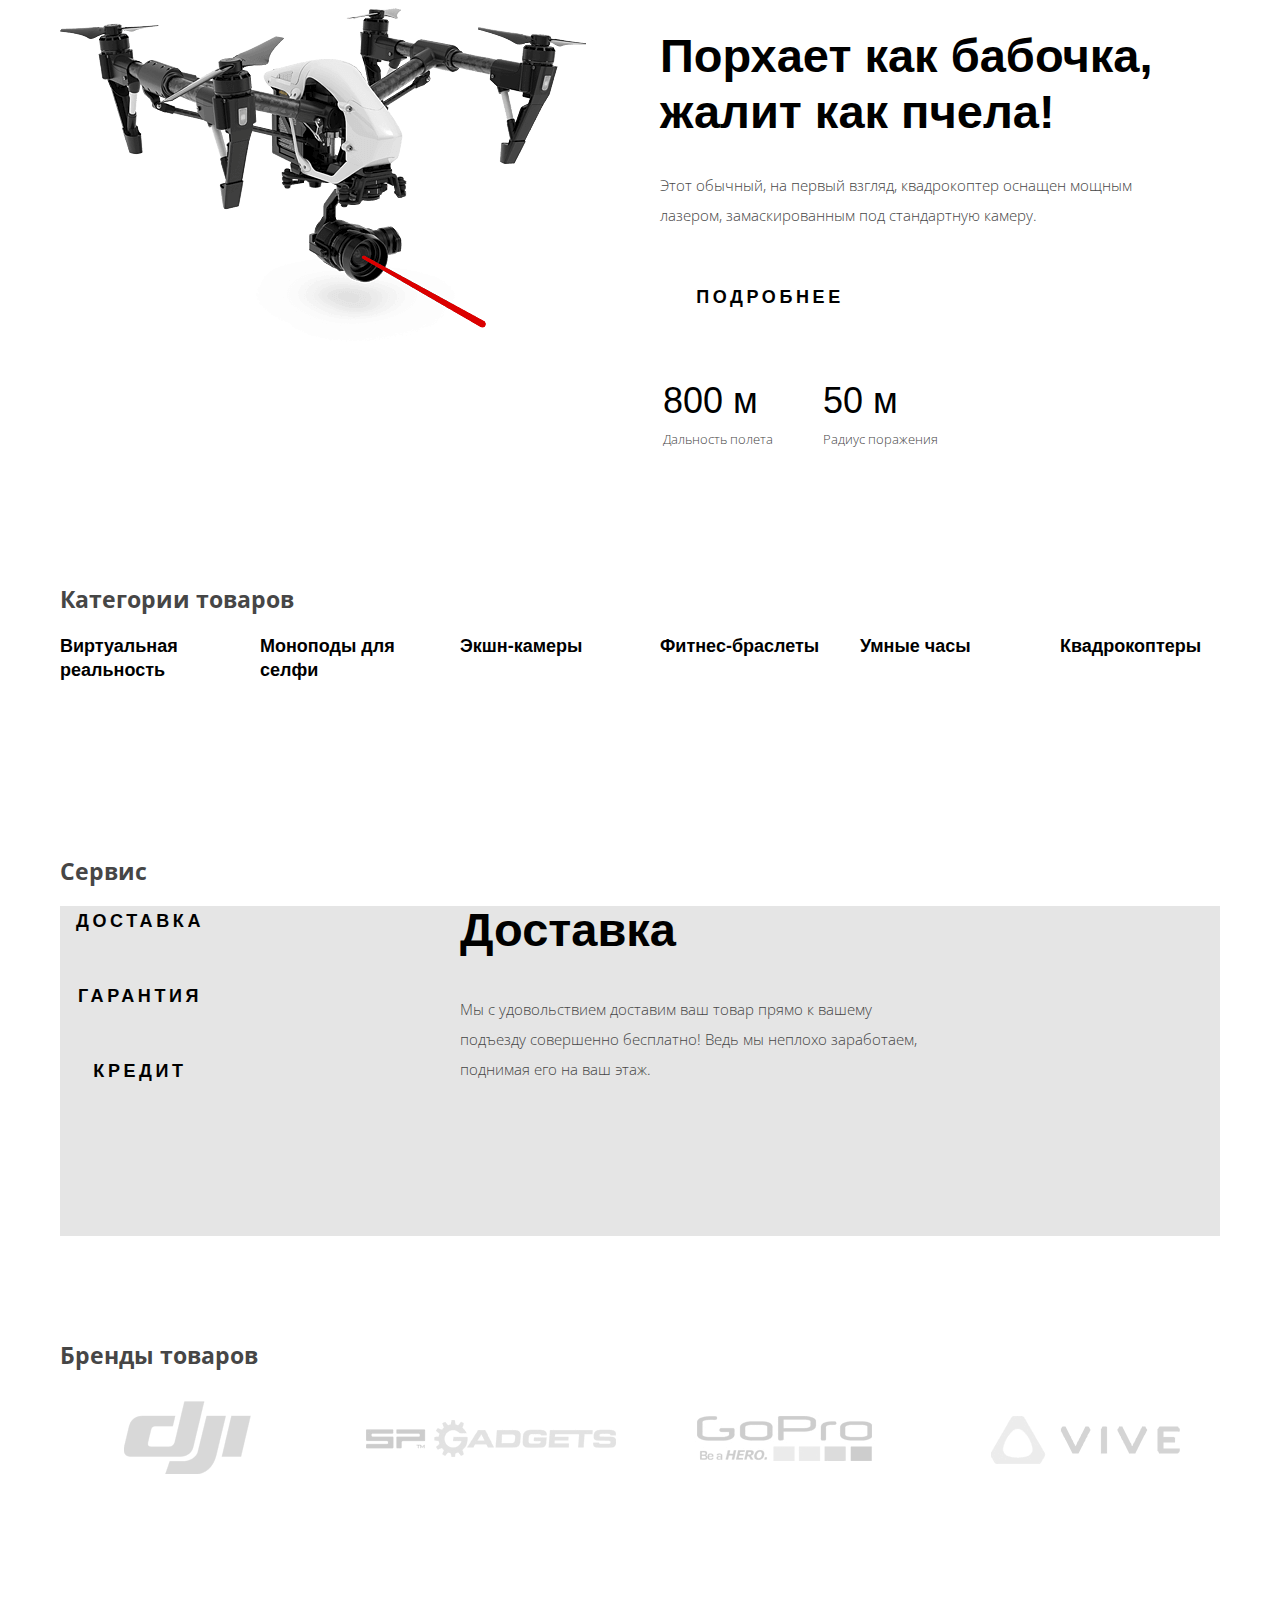
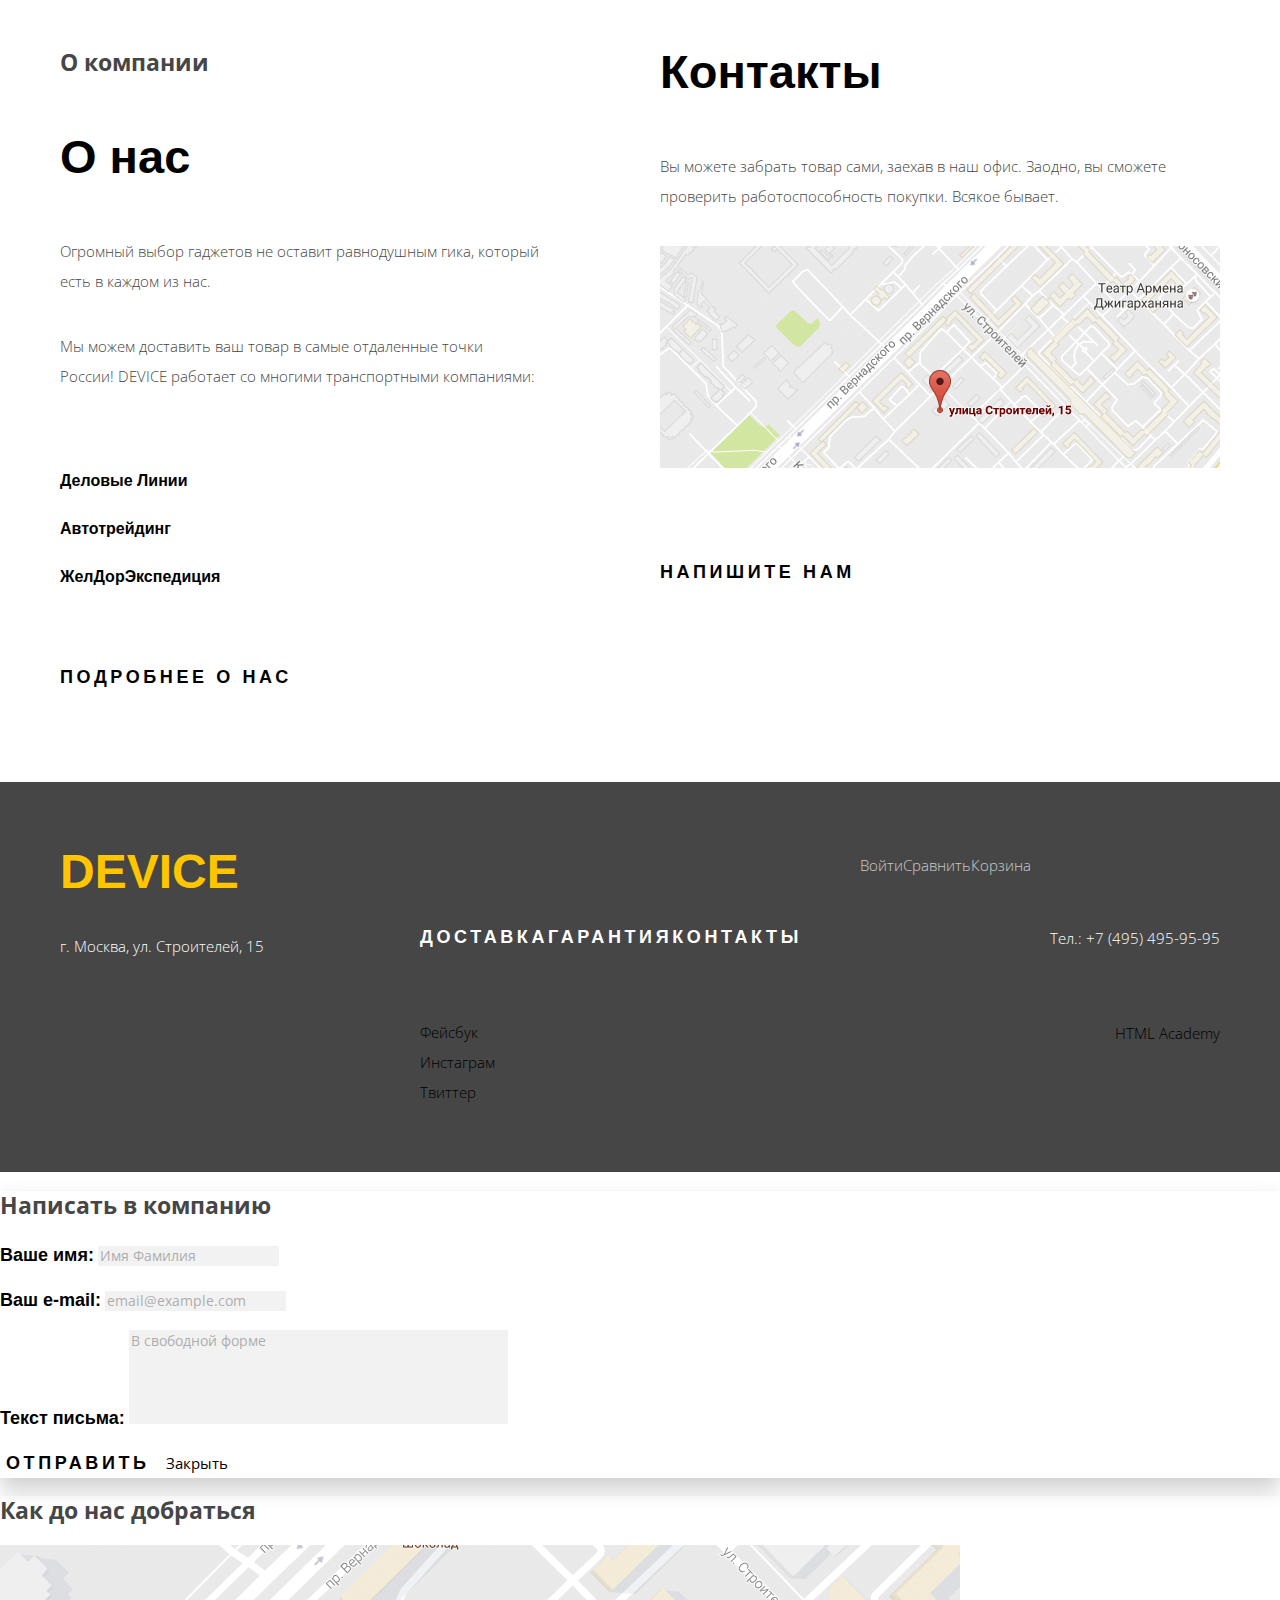
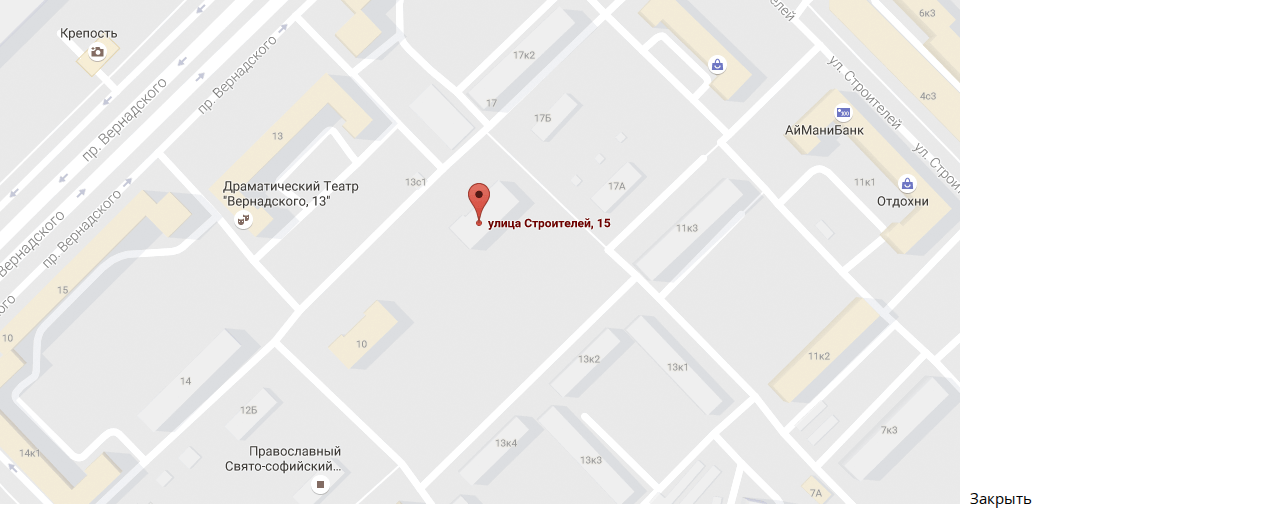
==== commit f60854c4: "Сделал сетки" ====
--- a/index.html
+++ b/index.html
@@ -4,7 +4,8 @@
 <head>
     <meta charset="utf-8">
     <title>Интернет-магазин «Девайс»</title>
-    <link href="https://fonts.googleapis.com/css?family=Open+Sans:300,400&display=swap&subset=cyrillic" rel="stylesheet">
+    <link href="https://fonts.googleapis.com/css?family=Open+Sans:300,400&display=swap&subset=cyrillic"
+        rel="stylesheet">
     <link href="css/normalize.css" rel="stylesheet">
     <link href="css/style.css" rel="stylesheet">
 </head>
@@ -80,68 +81,82 @@
             <h2 class="visually-hidden">Популярные товары</h2>
 
             <div class="slide-1">
-                <a href="#">
-                    <img class="img-1" src="img/slider-1.png" width="384" height="486" alt="Монопод">
-                </a>
-                <span class="item-number">01</span>
-                <span class="slogan-title">Делай селфи, как Бен Стиллер!</span>
-                <p>Самая длинная палка для селфи доступна в нашем магазине.
-                    <br>Восемь (Восемь, Карл!) метров длиной и весом всего 5 килограмм.</p>
-                <a href="shop.html" class="btn">Подробнее</a>
-                <table>
-                    <tr class="value">
-                        <td>8,5 м</td>
-                        <td>5 кг</td>
-                        <td>Карбон</td>
-                    </tr>
-                    <tr class="characteristic">
-                        <td>Длина палки</td>
-                        <td>Вес палки</td>
-                        <td>Материал</td>
-                    </tr>
-                </table>
+                <div>
+                    <a href="#">
+                        <img class="img-1" src="img/slider-1.png" width="384" height="486" alt="Монопод">
+                    </a>
+                </div>
+                <div>
+                    <span class="item-number">01</span>
+                    <span class="slogan-title">Делай селфи, <br> как Бен Стиллер!</span>
+                    <p>Самая длинная палка для селфи доступна в нашем магазине.
+                        <br>Восемь (Восемь, Карл!) метров длиной и весом всего 5 килограмм.</p>
+                    <a href="shop.html" class="btn">Подробнее</a>
+                    <table>
+                        <tr class="value">
+                            <td>8,5 м</td>
+                            <td>5 кг</td>
+                            <td>Карбон</td>
+                        </tr>
+                        <tr class="characteristic">
+                            <td>Длина палки</td>
+                            <td>Вес палки</td>
+                            <td>Материал</td>
+                        </tr>
+                    </table>
+                </div>
             </div>
             <div class="slide-2">
-                <a href="#">
-                    <img class="img-2 visually-hidden" src="img/slider-2.png" width="345" height="485"
-                        alt="Фитнес-трекер">
-                </a>
-                <span class="item-number">02</span>
-                <span class="slogan-title">Худеем правильно!</span>
-                <p>Мотивирующие фитнес-браслеты помогут найти в себе силы не пропускать занятия и соблюдать диету.</p>
-                <a href="shop.html" class="btn">Подробнее</a>
-                <table>
-                    <tr class="value">
-                        <td>48 часов</td>
-
-                    </tr>
-                    <tr class="characteristic">
-                        <td>Без подзарядки</td>
-                    </tr>
-                </table>
+                <div>
+                    <a href="#">
+                        <img class="img-2 visually-hidden" src="img/slider-2.png" width="345" height="485"
+                            alt="Фитнес-трекер">
+                    </a>
+                </div>
+                <div>
+                    <span class="item-number">02</span>
+                    <span class="slogan-title">Худеем <br> правильно!</span>
+                    <p>Мотивирующие фитнес-браслеты помогут найти в себе силы не пропускать занятия и соблюдать диету.
+                    </p>
+                    <a href="shop.html" class="btn">Подробнее</a>
+                    <table>
+                        <tr class="value">
+                            <td>48 часов</td>
+
+                        </tr>
+                        <tr class="characteristic">
+                            <td>Без подзарядки</td>
+                        </tr>
+                    </table>
+                </div>
             </div>
             <div class="slide-3">
-                <a href="#">
-                    <img class="img-3 visually-hidden" src="img/slider-3.png" width="526" height="334"
-                        alt="Квадрокоптер">
-                </a>
-                <span class="item-number">03</span>
-                <span class="slogan-title">Порхает как бабочка, жалит как пчела!</span>
-                <p>Этот обычный, на первый взгляд, квадрокоптер оснащен мощным лазером, замаскированным под стандартную
-                    камеру.</p>
-                <a href="shop.html" class="btn">Подробнее</a>
-                <table>
-                    <tr class="value">
-                        <td>800 м</td>
-                        <td>50 м</td>
-
-                    </tr>
-                    <tr class="characteristic">
-                        <td>Дальность полета</td>
-                        <td>Радиус поражения</td>
-
-                    </tr>
-                </table>
+                <div>
+                    <a href="#">
+                        <img class="img-3 visually-hidden" src="img/slider-3.png" width="526" height="334"
+                            alt="Квадрокоптер">
+                    </a>
+                </div>
+                <div>
+                    <span class="item-number">03</span>
+                    <span class="slogan-title">Порхает как бабочка, жалит как пчела!</span>
+                    <p>Этот обычный, на первый взгляд, квадрокоптер оснащен мощным лазером, замаскированным под
+                        стандартную
+                        камеру.</p>
+                    <a href="shop.html" class="btn">Подробнее</a>
+                    <table>
+                        <tr class="value">
+                            <td>800 м</td>
+                            <td>50 м</td>
+
+                        </tr>
+                        <tr class="characteristic">
+                            <td>Дальность полета</td>
+                            <td>Радиус поражения</td>
+
+                        </tr>
+                    </table>
+                </div>
             </div>
         </section>
 
@@ -184,30 +199,41 @@
 
         <section class="services">
             <h2 class="visually-hidden">Сервис</h2>
-            <div class="info-header">
-                <button class="info-header-tab btn">Доставка</button>
-                <button class="info-header-tab btn">Гарантия</button>
-                <button class="info-header-tab btn">Кредит</button>
-            </div>
-            <div class="info-tabcontent fade">
-                <span class="description-title">Доставка</span>
-                <p class="description-text">Мы с удовольствием доставим ваш товар прямо к вашему подъезду совершенно
-                    бесплатно!
-                    Ведь мы неплохо заработаем, поднимая его на ваш этаж.</p>
-            </div>
-            <div class="info-tabcontent fade">
-                <span class="description-title">Гарантия</span>
-                <p class="description-text">Если из-за возгорания купленного у нас товара у вас сгорит дом — не
-                    переживайте, мы выдадим вам новый.
-                    Товар, не дом, конечно же.</p>
-            </div>
-            <div class="info-tabcontent fade">
-                <span class="description-title">Кредит</span>
-                <p class="description-text">Залезть в долговую яму стало проще! Кредитные консультанты подберут для вас
-                    наиболее выгодные
-                    условия кредита. Выгодные для нашего банка, разумеется.</p>
-            </div>
-
+            <div class="services-wrapper">
+                <div class="info-header">
+                    <ul>
+                        <li>
+                            <button class="info-header-tab btn">Доставка</button>
+                        </li>
+                        <li>
+                            <button class="info-header-tab btn">Гарантия</button>
+                        </li>
+                        <li>
+                            <button class="info-header-tab btn">Кредит</button>
+                        </li>
+                    </ul>
+
+                </div>
+                <div class="info-tabcontent fade">
+                    <span class="description-title">Доставка</span>
+                    <p class="description-text">Мы с удовольствием доставим ваш товар прямо к вашему подъезду совершенно
+                        бесплатно!
+                        Ведь мы неплохо заработаем, поднимая его на ваш этаж.</p>
+                </div>
+                <div class="info-tabcontent fade">
+                    <span class="description-title">Гарантия</span>
+                    <p class="description-text">Если из-за возгорания купленного у нас товара у вас сгорит дом — не
+                        переживайте, мы выдадим вам новый.
+                        Товар, не дом, конечно же.</p>
+                </div>
+                <div class="info-tabcontent fade">
+                    <span class="description-title">Кредит</span>
+                    <p class="description-text">Залезть в долговую яму стало проще! Кредитные консультанты подберут для
+                        вас
+                        наиболее выгодные
+                        условия кредита. Выгодные для нашего банка, разумеется.</p>
+                </div>
+            </div>
         </section>
 
         <section class="logotypes">
@@ -215,103 +241,111 @@
             <ul class="logotypes-list">
                 <li>
                     <img src="img/logo-1.png" width="260" height="100" alt="Логотип dji"
-                    onmouseover="this.src='img/logo-1-hover.png'; this.width=260;this.height=100;" 
-                    onmouseout="this.src='img/logo-1.png'; this.width=260;this.height=100;">
+                        onmouseover="this.src='img/logo-1-hover.png'; this.width=260;this.height=100;"
+                        onmouseout="this.src='img/logo-1.png'; this.width=260;this.height=100;">
                 </li>
                 <li>
                     <img src="img/logo-2.png" width="260" height="100" alt="Логотип sp gadgets"
-                    onmouseover="this.src='img/logo-2-hover.png'; this.width=260;this.height=100;" 
-                    onmouseout="this.src='img/logo-2.png'; this.width=260;this.height=100;">
+                        onmouseover="this.src='img/logo-2-hover.png'; this.width=260;this.height=100;"
+                        onmouseout="this.src='img/logo-2.png'; this.width=260;this.height=100;">
                 </li>
                 <li>
                     <img src="img/logo-3.png" width="260" height="100" alt="Логотип GoPro"
-                    onmouseover="this.src='img/logo-3-hover.png'; this.width=260;this.height=100;" 
-                    onmouseout="this.src='img/logo-3.png'; this.width=260;this.height=100;">
+                        onmouseover="this.src='img/logo-3-hover.png'; this.width=260;this.height=100;"
+                        onmouseout="this.src='img/logo-3.png'; this.width=260;this.height=100;">
                 </li>
                 <li>
                     <img src="img/logo-4.png" width="260" height="100" alt="Логотип Vive"
-                    onmouseover="this.src='img/logo-4-hover.png'; this.width=260;this.height=100;" 
-                    onmouseout="this.src='img/logo-4.png'; this.width=260;this.height=100;">
+                        onmouseover="this.src='img/logo-4-hover.png'; this.width=260;this.height=100;"
+                        onmouseout="this.src='img/logo-4.png'; this.width=260;this.height=100;">
                 </li>
             </ul>
 
         </section>
 
 
-
-        <section class="about-us">
-            <h2 class="visually-hidden">О компании</h2>
-            <span class="description-title">О нас</span>
-
-            <p class="description-text">Огромный выбор гаджетов не оставит равнодушным гика, который есть в каждом из
-                нас.</p>
-            <p class="description-text">Мы можем доставить ваш товар в самые отдаленные точки России!
-                DEVICE работает со многими транспортными компаниями:</p>
-            <ul class="transport-company">
-                <li>Деловые Линии</li>
-                <li>Автотрейдинг</li>
-                <li>ЖелДорЭкспедиция</li>
-            </ul>
-            <a href="about-us.html" class="btn">Подробнее о нас</a>
-        </section>
-        <section class="contacts">
-            <h2 class="description-title">Контакты</h2>
-
-            <p class="description-text">Вы можете забрать товар сами, заехав в наш офис.
-                Заодно, вы сможете проверить работоспособность покупки. Всякое бывает.</p>
-            <img src="img/map.png" width="560" height="222" alt="Карта">
-            <button class="btn">Напишите нам</button>
-        </section>
-
+        <div class="columns">
+            <section class="about-us">
+                <h2 class="visually-hidden">О компании</h2>
+                <span class="description-title">О нас</span>
+
+                <p class="description-text">Огромный выбор гаджетов не оставит равнодушным гика, который есть в каждом
+                    из
+                    нас.</p>
+                <p class="description-text">Мы можем доставить ваш товар в самые отдаленные точки России!
+                    DEVICE работает со многими транспортными компаниями:</p>
+                <ul class="transport-company">
+                    <li>Деловые Линии</li>
+                    <li>Автотрейдинг</li>
+                    <li>ЖелДорЭкспедиция</li>
+                </ul>
+                <a href="about-us.html" class="btn">Подробнее о нас</a>
+            </section>
+            <section class="contacts">
+                <h2 class="description-title">Контакты</h2>
+
+                <p class="description-text">Вы можете забрать товар сами, заехав в наш офис.
+                    Заодно, вы сможете проверить работоспособность покупки. Всякое бывает.</p>
+                <img src="img/map.png" width="560" height="222" alt="Карта">
+                <button class="btn">Напишите нам</button>
+            </section>
+        </div>
     </main>
     <footer class="main-footer">
-        <div class="footer-contacts">
-            <a href="#" class="footer-logo">Device</a> 
-            <span>г. Москва, ул. Строителей, 15</span> 
-            <span>Тел.: +7 (495) 495-95-95</span>
+        <div class="container">
+            <div class="footer-column-1">
+                <a href="#" class="footer-logo">Device</a>
+                <span>г. Москва, ул. Строителей, 15</span>
+            </div>
+
+            <div class="footer-column-2">
+                <nav class="additional-navigation">
+                    <ul class="site-navigation">
+                        <li>
+                            <a href="">Доставка</a>
+                        </li>
+                        <li>
+                            <a href="">Гарантия</a>
+                        </li>
+                        <li>
+                            <a href="">Контакты</a>
+                        </li>
+                    </ul>
+                </nav>
+                <div class="footer-social">
+                    <ul>
+                        <li>
+                            <a class="social-button" href="#">Фейсбук</a>
+                        </li>
+                        <li>
+                            <a class="social-button" href="#">Инстаграм</a>
+                        </li>
+                        <li>
+                            <a class="social-button" href="#">Твиттер</a>
+                        </li>
+                    </ul>
+                </div>
+            </div>
+            <div class="footer-column-3">
+                <nav class="additional-navigation">
+                    <ul class="user-navigation footer-links">
+                        <li class="login">
+                            <a class="login-link" href="login.html">Войти</a>
+                        </li>
+                        <li class="compare">
+                            <a class="compare-link" href="compare.html">Сравнить</a>
+                        </li>
+                        <li class="cart">
+                            <a class="cart-link" href="cart.html">Корзина</a>
+                        </li>
+                    </ul>
+                </nav>
+                <span>Тел.: +7 (495) 495-95-95</span>
+                <p class="footer-copyright">
+                    <a class="button" href="https://htmlacademy.ru">HTML Academy</a>
+                </p>
+            </div>
         </div>
-        <nav class="additional-navigation">
-            <ul class="site-navigation">
-                <li>
-                    <a href="">Доставка</a>
-                </li>
-                <li>
-                    <a href="">Гарантия</a>
-                </li>
-                <li>
-                    <a href="">Контакты</a>
-                </li>
-            </ul>
-            <ul class="user-navigation footer-links">
-                <li class="login">
-                    <a class="login-link" href="login.html">Войти</a>
-                </li>
-                <li class="compare">
-                    <a class="compare-link" href="compare.html">Сравнить</a>
-                </li>
-                <li class="cart">
-                    <a class="cart-link" href="cart.html">Корзина</a>
-                </li>
-            </ul>
-        </nav>
-
-        <div class="footer-social">
-            <ul>
-                <li>
-                    <a class="social-button" href="#">Фуйсбук</a>
-                </li>
-                <li>
-                    <a class="social-button" href="#">Инстаграм</a>
-                </li>
-                <li>
-                    <a class="social-button" href="#">Твиттер</a>
-                </li>
-            </ul>
-        </div>
-
-        <p class="footer-copyright">
-            <a class="button" href="https://htmlacademy.ru">HTML Academy</a>
-        </p>
     </footer>
 
     <section class="modal modal-write-us">
--- a/css/style.css
+++ b/css/style.css
@@ -29,7 +29,19 @@
   text-decoration: none;
   color: #000000;
 }
-
+.container {
+  width: 1160px;
+  margin: 0 auto;
+  padding: 0 20px;
+  
+}
+
+.main-navigation {
+  background-color: #f7e296;
+  width: 1040px;
+  padding: 0 60px;
+  margin: 0 auto;
+}
 .main-header-logo,
 .footer-logo {
   font-family: "Gilroy", Arial, sans-serif;
@@ -38,8 +50,139 @@
   font-weight: 800;
   color: #000000;
   text-transform: uppercase;
-
-}
+  display: block;
+}
+.main-header-logo {
+  width: 165px;
+  margin-top: 20px;
+  margin-bottom: 35px;
+}
+.user-navigation,
+.site-navigation,
+.catalog-navigation {
+  margin: 0;
+  padding: 0;
+}
+.user-navigation {
+  margin-bottom: 48px;
+  display: flex;
+  
+}
+.site-navigation {
+  margin-bottom: 60px;
+  display: flex;
+}
+.catalog-navigation {
+  display: none;
+}
+.slide-1,
+.slide-2,
+.slide-3 {
+  display: flex;
+}
+.slide-1 div:first-of-type {
+  width: 384px;
+  margin-left: 80px;
+  margin-right: 120px;
+}
+.slide-1 div:last-of-type {
+  width: 500px;
+  padding-top: 80px;
+  
+}
+.slide-1 .slogan-title {
+  display: block;
+  margin-bottom: 30px;
+}
+.slide-1 p {
+  margin: 0;
+  margin-bottom: 55px;
+  padding: 0;
+
+}
+.slide-1 .btn {
+  display: block;
+  width: 220px;
+  text-align: center;
+  margin-bottom: 65px;
+}
+.slide-1 td {
+  padding-right: 80px;
+}
+.slide-1 td:last-of-type {
+  padding-right: 0;
+}
+
+.slide-2 div:first-of-type {
+  width: 360px;
+  margin-left: 100px;
+  margin-right: 140px;
+}
+.slide-2 div:last-of-type {
+  width: 480px;
+  padding-top: 80px;
+  
+}
+.slide-2 .slogan-title {
+  display: block;
+  margin-bottom: 30px;
+}
+.slide-2 p {
+  margin: 0;
+  margin-bottom: 55px;
+  padding: 0;
+
+}
+.slide-2 .btn {
+  display: block;
+  width: 220px;
+  text-align: center;
+  margin-bottom: 65px;
+}
+
+
+.slide-3 div:first-of-type {
+  width: 560px;
+  
+  margin-right: 40px;
+}
+.slide-3 div:last-of-type {
+  width: 500px;
+  padding-top: 20px;
+  
+}
+.slide-3 .slogan-title {
+  display: block;
+  margin-bottom: 30px;
+}
+.slide-3 p {
+  margin: 0;
+  margin-bottom: 55px;
+  padding: 0;
+
+}
+.slide-3 .btn {
+  display: block;
+  width: 220px;
+  text-align: center;
+  margin-bottom: 65px;
+}
+.slide-3 td {
+  padding-right: 47px;
+}
+.slide-3 td:last-of-type {
+  padding-right: 0;
+}
+.slider table {
+  margin-bottom: 115px;
+}
+.item-number {
+  position: absolute;
+  top: 220px;
+  right: 60px;
+}
+
+
 .main-header-logo:hover,
 .search-icon-user:hover,
 .user-navigation a:hover,
@@ -116,6 +259,185 @@
   letter-spacing: 3.6px;
   text-transform: uppercase;
 }
+.categories-list {
+  margin: 0;
+  padding: 0;
+  display: flex;
+  justify-content: space-between;
+  margin-bottom: 175px;
+}
+.categories-item {
+  width: 160px;
+}
+.services-wrapper{
+  display: flex;
+  padding-bottom: 150px;
+  margin-bottom: 105px;
+  background-color: #e5e5e5;
+}
+.services-wrapper .info-header {
+  width: 300px;
+  margin-right: 100px;
+}
+.info-header ul {
+  list-style: none;
+  padding: 0;
+  margin: 0;
+  width: 160px;
+  text-align: center;
+}
+.info-header li {
+  margin-bottom: 45px;
+}
+.info-header li:last-of-type {
+  margin-bottom: 0;
+}
+.info-header button {
+  background-color: transparent;
+  margin: 0;
+  padding: 0;
+}
+.services-wrapper .description-title {
+  display: block;
+  margin-bottom: 40px;
+}
+.services-wrapper p {
+  width: 460px;
+  margin: 0;
+  padding: 0;
+}
+.services-wrapper div:nth-of-type(3),
+.services-wrapper div:nth-of-type(4) {
+  display: none;
+}
+.logotypes-list {
+  display: flex;
+  justify-content: space-between;
+  margin: 0;
+  padding: 0;
+  margin-bottom: 150px;
+}
+.columns {
+  display: flex;
+  justify-content: space-between;
+  margin-bottom: 90px;
+}
+.columns span {
+  display: block;
+  margin-bottom: 55px;
+}
+.columns p {
+  margin: 0;
+  padding: 0;
+
+}
+.about-us {
+  width: 480px;
+}
+.about-us p:first-of-type {
+  margin-bottom: 35px;
+}
+.about-us p:last-of-type {
+  margin-bottom: 70px;
+}
+.columns ul {
+  margin: 0;
+  padding: 0;
+}
+.transport-company li:first-of-type,
+.transport-company li:nth-of-type(2) {
+  margin-bottom: 8px;
+}
+.transport-company li:last-of-type {
+  margin-bottom: 65px;
+}
+.columns h2 {
+  margin: 0;
+  padding: 0;
+  margin-bottom: 55px;
+}
+.contacts {
+  width: 560px;
+}
+.contacts p {
+  margin-bottom: 35px;
+}
+.contacts img {
+  margin-bottom: 80px;
+}
+.columns button {
+  margin: 0;
+  padding: 0;
+}
+.main-footer .container {
+  display: flex;
+  padding-bottom: 65px;
+}
+.footer-column-1 {
+  width: 260px;
+  padding-top: 66px;
+  margin-right: 100px;
+}
+.footer-column-1 a {
+margin-bottom: 35px;
+}
+.footer-column-2 {
+  width: 440px;
+  padding-top: 140px;
+  
+}
+.footer-column-2 .additional-navigation {
+  margin-bottom: 65px;
+}
+
+.footer-column-2 .site-navigation,
+.footer-social ul {
+  margin: 0;
+  padding: 0;
+}
+.footer-column-3 {
+  width: 360px;
+  padding-top: 65px;
+  text-align: right;
+}
+.footer-column-3 .user-navigation {
+  margin: 0;
+  padding: 0;
+}
+.footer-column-3 nav {
+  margin-bottom: 40px;
+}
+.footer-column-3 span {
+  display: block;
+  margin-bottom: 65px;
+}
+.footer-column-3 p{
+  margin: 0;
+  padding: 0;
+  
+}
+ul.inner-page {
+  margin: 0;
+  padding: 0;
+}
+nav.inner-page {
+  padding-bottom: 50px;
+  margin-bottom: 50px;
+}
+.title-and-breadcrumbs {
+  padding-left: 60px;
+}
+.name-page {
+margin: 0;
+margin-bottom: 35px;
+padding: 0;
+
+}
+.breadcrumbs {
+  margin:0;
+  margin-bottom: 50px;
+  padding:0;
+}
 .breadcrumbs a,
 .breadcrumbs li:last-child {
   font-size: 14px;
@@ -126,6 +448,17 @@
 .breadcrumbs a:active {
   opacity: 0.1;
 }
+.catalog-columns {
+  display: flex;
+  justify-content: space-between;
+  padding-left: 60px;
+  margin-bottom: 80px;
+}
+.filter {
+  width: 268px;
+ 
+  
+}
 .filter-name,
 .sort-name {
   font-size: 16px;
@@ -133,6 +466,9 @@
 }
 .filter-name {
   background-color: #dcdcdc;
+  display: block;
+  padding: 25px 0;
+  
 }
 .filter fieldset {
   border: none;
@@ -145,9 +481,39 @@
 }
 form.filter {
   background-color: #eeeeee;
+  padding: 0;
+  padding-top: 85px;
+}
+form fieldset:first-of-type {
+  padding: 0;
+  margin: 0;
+ 
+}
+form fieldset:nth-of-type(2) {
+  padding: 0;
+  margin: 0;
+  
+}
+form fieldset:last-of-type {
+  padding: 0;
+  margin: 0;
+  
+}
+.color-list,
+.bluetooth-list {
+  padding: 0;
+  margin: 0;
 }
 .filter-button {
   background-color: transparent;
+  margin: 0;
+  padding: 0;
+  text-align: center;
+  width: 200px;
+}
+.sort-name {
+  display: inline-block;
+  padding: 24px 0;
 }
 .navigation a {
   font-size: 14px;
@@ -155,10 +521,35 @@
   font-weight: 400;
  
 }
-
+.catalog {
+  width: 760px;
+}
+.catalog-item {
+  width: 360px;
+  margin-right: 40px;
+  margin-bottom: 50px;
+}
+.catalog-item:nth-child(2n) {
+  margin-right: 0;
+}
+.catalog-list li:nth-of-type(3),
+.catalog-list li:last-of-type {
+  margin-bottom: 38px;
+}
+.catalog-list {
+  display: flex;
+  flex-wrap: wrap;
+  margin: 0;
+  padding: 0;
+}
 .catalog .navigation,
 .pagination-list {
   background-color: #ebebeb;
+}
+.pagination-list {
+  width: 760px;
+  margin: 0;
+  padding: 0;
 }
 .item-number {
   font-family: "Gilroy", Arial, sans-serif;
@@ -166,6 +557,7 @@
   line-height: 179.2px;
   font-weight: 800;
   color: #ffffff;
+  
 }
 .slogan-title,
 .description-title,
@@ -220,6 +612,8 @@
   font-weight: 800;
   text-transform: none;
   letter-spacing: normal;
+  margin: 0;
+  padding: 0;
 }
 button {
   background-color: #ffffff;
@@ -405,372 +799,3 @@
   color: transparent;
 }
 
-
-
-
-/* Код с барбершопа, чтобы была возможность подглядывать
-.inner-page {
-  color: #000000;
-
-  background-color: #f9f6f3;
-  background-image: url("../img/pattern-light.jpg");
-  background-position: 0 0;
-  background-repeat: repeat;
-}
-
-a {
-  text-decoration: none;
-}
-
-.button {
-  font: inherit;
-
-  text-align: center;
-  color: #ffffff;
-  vertical-align: middle;
-  text-transform: uppercase;
-
-  background-color: #000000;
-  border: none;
-}
-
-.button:hover,
-.button:focus,
-.button:active {
-  background-color: #663d15;
-}
-
-.main-navigation {
-  font-size: 16px;
-  line-height: 20px;
-  color: #ffffff;
-
-  background-color: #000000;
-}
-
-.site-navigation,
-.user-navigation {
-  list-style: none;
-}
-
-.site-navigation a,
-.user-navigation a {
-  color: #ffffff;
-}
-
-.site-navigation a:hover,
-.site-navigation a:focus,
-.user-navigation a:hover,
-.user-navigation a:focus {
-  background-color: #242424;
-}
-
-.features-list {
-  list-style: none;
-}
-
-.feature-item {
-  text-align: center;
-}
-
-.feature-item h3 {
-  font-size: 30px;
-  line-height: 42px;
-}
-
-.index-columns {
-  color: #000000;
-
-  background-color: #f8f5f2;
-  background-image: url("../img/pattern-light.jpg");
-  background-position: 0 0;
-  background-repeat: repeat;
-}
-
-.index-columns h2 {
-  font-size: 30px;
-  line-height: 42px;
-}
-
-.news-list {
-  list-style: none;
-}
-
-.news-item time {
-  text-transform: none;
-}
-
-.gallery-content {
-  background-color: #cccccc;
-  border: 7px solid #ffffff;
-}
-
-.appointment-item input {
-  font: inherit;
-
-  background-color: transparent;
-  border: 2px solid #000000;
-}
-
-.appointment-item input:focus {
-  border-color: #663d15;
-}
-
-.page-title {
-  font-size: 30px;
-  line-height: 42px;
-}
-.slogan {
-  font-size: 48px;
-  line-height: 48px;
-}
-.means h2,
-.price h2,
-.about-us h2 {
-  font-size: 24px;
-  line-height: 30px;
-}
-
-.breadcrumbs {
-  list-style: none;
-}
-
-.breadcrumbs a {
-  color: #000000;
-}
-
-.breadcrumbs a:hover,
-.breadcrumbs a:focus {
-  text-decoration: underline;
-}
-
-.breadcrumbs-current {
-  color: #aba9a7;
-}
-
-.filter fieldset {
-  border: none;
-}
-
-.filter legend {
-  font-size: 24px;
-  line-height: 30px;
-}
-
-.means ul {
-  list-style: none;
-}
-.filter ul {
-  list-style: none;
-  line-height: 18px;
-}
-
-.price table {
-  border-collapse: collapse;
-  width: 100%;
-  background-color: #f9f6f3;
-}
-.price td {
-  border: 2px solid black;
-}
-.price .sum{
-  text-align: center;
-}
-
-.filter-input:hover + label,
-.filter-input:focus + label {
-  color: #663d15;
-}
-
-.filter-input:disabled + label {
-  color: #000000;
-
-  opacity: 0.5;
-}
-
-.catalog-list {
-  list-style: none;
-}
-
-.catalog-item {
-  background-color: #f8f8f8;
-  box-shadow: 0 0 10px rgba(0, 0, 0, 0.1);
-}
-
-.catalog-item:hover {
-  box-shadow: 0 0 10px rgba(0, 0, 0, 0.2);
-}
-
-.catalog-item a {
-  color: #000000;
-}
-
-.catalog-item h3 {
-  font-size: 14px;
-  line-height: 18px;
-}
-
-.catalog-category {
-  text-transform: none;
-}
-
-.catalog-item-price b {
-  font-size: 14px;
-  line-height: 20px;
-  text-align: center;
-
-  background-color: #e5e5e5;
-}
-
-.catalog-item-price .button {
-  line-height: 20px;
-  color: #ffffff;
-}
-
-.pagination-list {
-  list-style: none;
-}
-
-.pagination-item a {
-  color: #ffffff;
-
-  background-color: #000000;
-}
-
-.pagination-item a:hover,
-.pagination-item a:focus,
-.pagination-item a:active {
-  background-color: #663d15;
-}
-
-.pagination-item-current a {
-  color: #000000;
-
-  background-color: #ffffff;
-}
-
-.pagination-item-current a:hover,
-.pagination-item-current a:focus,
-.pagination-item-current a:active {
-  color: #000000;
-
-  background-color: #ffffff;
-}
-
-.product-photo-preview {
-  list-style: none;
-}
-
-.product-photo-preview li {
-  box-shadow: 0 0 10px 2px rgba(0, 0, 0, 0.1);
-}
-
-.product-photo-full {
-  box-shadow: 0 0 10px 2px rgba(0, 0, 0, 0.1);
-}
-
-.product-article {
-  text-align: right;
-  color: #aeaeae;
-}
-
-.product-price b {
-  line-height: 20px;
-  text-align: center;
-
-  background-color: #e5e5e5;
-}
-
-.product-info h3 {
-  font-size: 24px;
-  line-height: 30px;
-}
-
-.product-info ul {
-  list-style: none;
-}
-
-.main-footer {
-  color: #ffffff;
-
-  background-color: #212121;
-  background-image: url("../img/pattern-dark.jpg");
-  background-position: 0 0;
-  background-repeat: repeat;
-}
-
-.footer-contacts a {
-  color: #ffffff;
-  text-decoration: underline;
-}
-
-.footer-contacts a:hover,
-.footer-contacts a:focus {
-  text-decoration: none;
-}
-
-.footer-social {
-  text-align: center;
-}
-
-.footer-social ul {
-  list-style: none;
-}
-
-.social-button {
-  color: #ffffff;
-}
-
-.footer-copyright {
-  text-align: center;
-}
-
-.footer-copyright .button:hover,
-.footer-copyright .button:focus {
-  color: #000000;
-
-  background-color: #ffffff;
-}
-
-.modal {
-  color: #000000;
-
-  background-color: #f8f3f0;
-  background-image: url("../img/pattern-light.jpg");
-  background-position: 0 0;
-  background-repeat: repeat;
-}
-
-.modal h2 {
-  font-size: 30px;
-  line-height: 42px;
-}
-
-.login-form input[type="text"],
-.login-form input[type="password"] {
-  font: inherit;
-  color: #000000;
-  text-transform: uppercase;
-
-  background-color: #f9f6f3;
-  border: 2px solid #000000;
-}
-
-.login-form input:focus {
-  border-color: #663d15;
-}
-
-.login-checkbox:hover,
-.login-checkbox:focus {
-  color: #663d15;
-}
-
-.restore {
-  color: #000000;
-  text-decoration: underline;
-}
-
-.restore:hover,
-.restore:focus {
-  text-decoration: none;
-}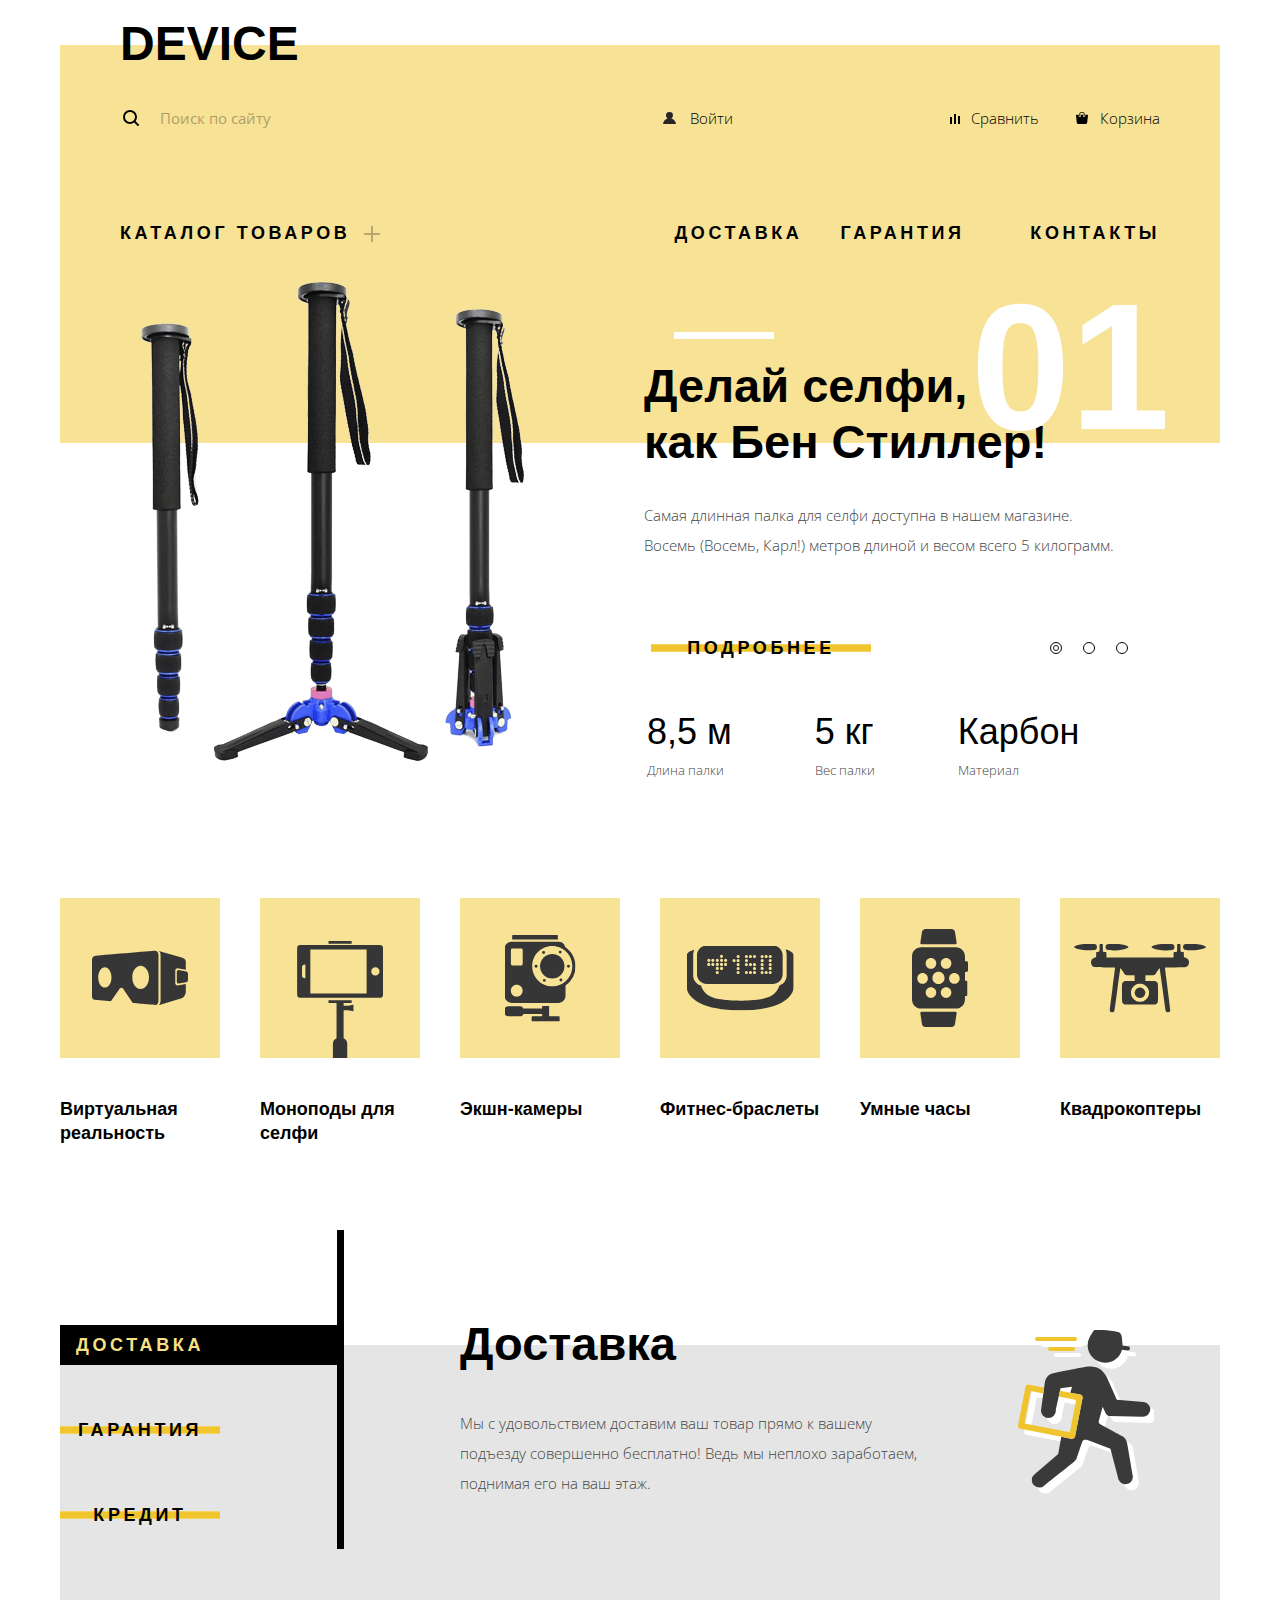
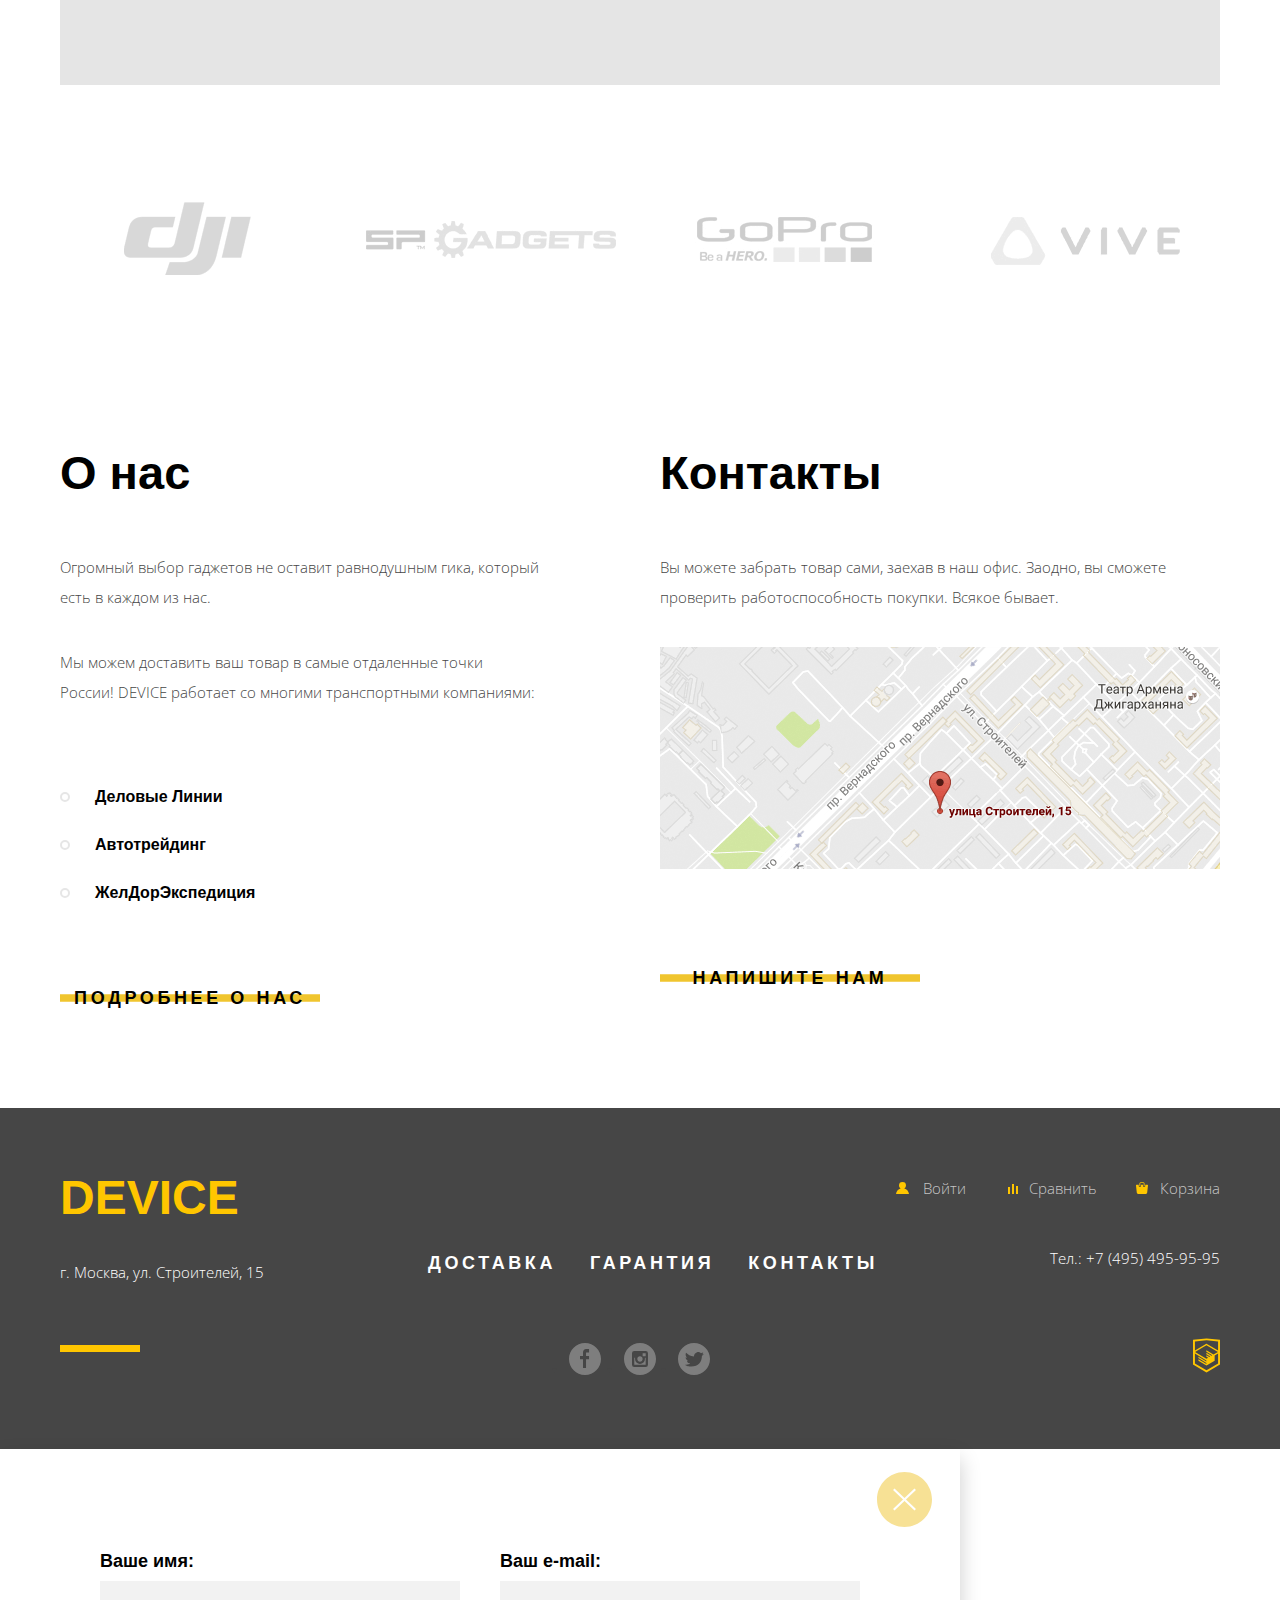
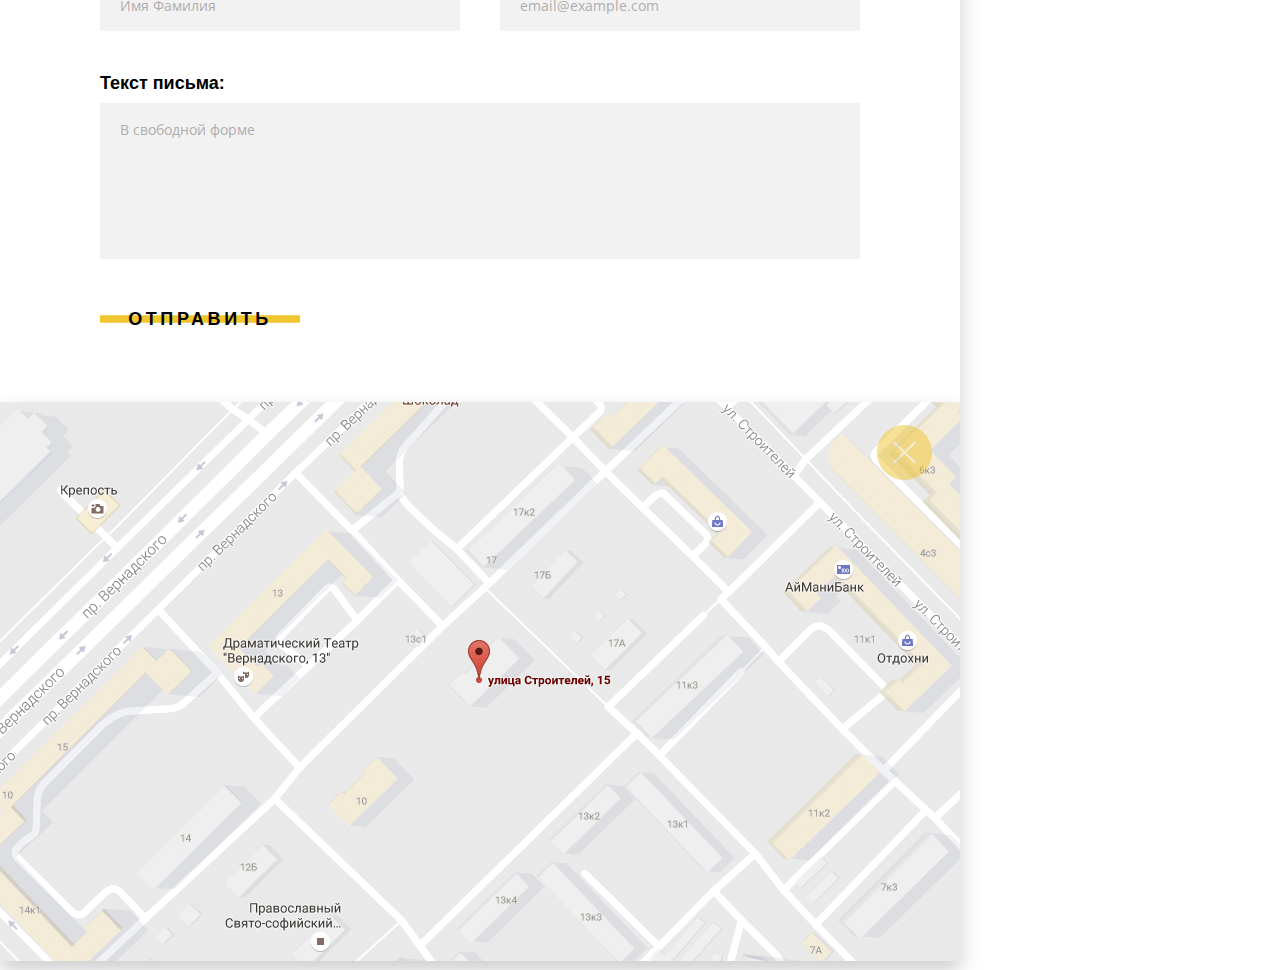
==== commit 0737ffcc: "Закончил черновую верстку, оживил слайдер" ====
--- a/index.html
+++ b/index.html
@@ -19,9 +19,12 @@
 
             <ul class="user-navigation">
                 <li class="search">
-                    <label class="visually-hidden" for="search">Поиск по сайту</label>
-                    <input class="search-icon-user" id="search" type="text" name="search" placeholder="Поиск по сайту">
-                    <a href="#" class="btn-search visually-hidden">Найти</a>
+                    <form action="http://echo.htmlacademy.ru" method="get">
+                        <label class="visually-hidden" for="search">Поиск по сайту</label>
+                        <input class="search-icon-user" id="search" type="text" name="search"
+                            placeholder="Поиск по сайту">
+                        <button type="submit" class="btn-search">Найти</button>
+                    </form>
                 </li>
                 <li class="login">
                     <a class="login-link" href="login.html">Войти</a>
@@ -34,41 +37,49 @@
                 </li>
             </ul>
             <ul class="site-navigation">
-                <li>
-                    <a href="shop.html">Каталог товаров</a>
-                </li>
-                <li>
+                <li class="shop-link">
+                    <a href="catalog.html" class="link-shop">Каталог товаров</a>
+
+                    <ul class="catalog-navigation visually-hidde">
+                        <div class="column-1">
+                            <li>
+                                <a href="shop.html">Виртуальная реальность</a>
+                            </li>
+                            <li>
+                                <a href="diliverence.html">Моноподы для селфи</a>
+                            </li>
+                            <li>
+                                <a href="garantee.html">Экшн-камеры</a>
+                            </li>
+                        </div>
+                        <div class="column-2">
+                            <li>
+                                <a href="contacts.html">Фитнес-браслеты</a>
+                            </li>
+                            <li>
+                                <a href="contacts.html">Умные часы</a>
+                            </li>
+                        </div>
+                        <div class="column-3">
+                            <li>
+                                <a href="contacts.html">Квадрокоптеры</a>
+                            </li>
+                        </div>
+                    </ul>
+
+                </li>
+                <li class="diliverence-link">
                     <a href="diliverence.html">Доставка</a>
                 </li>
-                <li>
+                <li class="garantee-link">
                     <a href="garantee.html">Гарантия</a>
                 </li>
-                <li>
+                <li class="contacts-link">
                     <a href="contacts.html">Контакты</a>
                 </li>
 
             </ul>
-            <ul class="catalog-navigation visually-hidden">
-                <li>
-                    <a href="shop.html">Виртуальная реальность</a>
-                </li>
-                <li>
-                    <a href="diliverence.html">Моноподы для селфи</a>
-                </li>
-                <li>
-                    <a href="garantee.html">Экшн-камеры</a>
-                </li>
-                <li>
-                    <a href="contacts.html">Фитнес-браслеты</a>
-                </li>
-                <li>
-                    <a href="contacts.html">Умные часы</a>
-                </li>
-                <li>
-                    <a href="contacts.html">Квадрокоптеры</a>
-                </li>
-
-            </ul>
+
 
         </nav>
 
@@ -80,18 +91,18 @@
         <section class="slider">
             <h2 class="visually-hidden">Популярные товары</h2>
 
-            <div class="slide-1">
-                <div>
+            <div class="slide-1 slider-item fade">
+                <div class="slide-img">
                     <a href="#">
                         <img class="img-1" src="img/slider-1.png" width="384" height="486" alt="Монопод">
                     </a>
                 </div>
-                <div>
+                <div class="slide-text">
                     <span class="item-number">01</span>
                     <span class="slogan-title">Делай селфи, <br> как Бен Стиллер!</span>
                     <p>Самая длинная палка для селфи доступна в нашем магазине.
                         <br>Восемь (Восемь, Карл!) метров длиной и весом всего 5 килограмм.</p>
-                    <a href="shop.html" class="btn">Подробнее</a>
+                   
                     <table>
                         <tr class="value">
                             <td>8,5 м</td>
@@ -106,19 +117,18 @@
                     </table>
                 </div>
             </div>
-            <div class="slide-2">
-                <div>
+            <div class="slide-2 slider-item fade">
+                <div class="slide-img">
                     <a href="#">
-                        <img class="img-2 visually-hidden" src="img/slider-2.png" width="345" height="485"
-                            alt="Фитнес-трекер">
-                    </a>
-                </div>
-                <div>
+                        <img class="img-2" src="img/slider-2.png" width="345" height="485" alt="Фитнес-трекер">
+                    </a>
+                </div>
+                <div class="slide-text">
                     <span class="item-number">02</span>
                     <span class="slogan-title">Худеем <br> правильно!</span>
                     <p>Мотивирующие фитнес-браслеты помогут найти в себе силы не пропускать занятия и соблюдать диету.
                     </p>
-                    <a href="shop.html" class="btn">Подробнее</a>
+                    
                     <table>
                         <tr class="value">
                             <td>48 часов</td>
@@ -130,20 +140,19 @@
                     </table>
                 </div>
             </div>
-            <div class="slide-3">
-                <div>
+            <div class="slide-3 slider-item fade">
+                <div class="slide-img">
                     <a href="#">
-                        <img class="img-3 visually-hidden" src="img/slider-3.png" width="526" height="334"
-                            alt="Квадрокоптер">
-                    </a>
-                </div>
-                <div>
+                        <img class="img-3" src="img/slider-3.png" width="526" height="334" alt="Квадрокоптер">
+                    </a>
+                </div>
+                <div class="slide-text">
                     <span class="item-number">03</span>
                     <span class="slogan-title">Порхает как бабочка, жалит как пчела!</span>
                     <p>Этот обычный, на первый взгляд, квадрокоптер оснащен мощным лазером, замаскированным под
                         стандартную
                         камеру.</p>
-                    <a href="shop.html" class="btn">Подробнее</a>
+                    
                     <table>
                         <tr class="value">
                             <td>800 м</td>
@@ -158,39 +167,80 @@
                     </table>
                 </div>
             </div>
+            <div class="slide-nav">
+                <a href="shop.html" class="btn">Подробнее</a>
+                <ul class="slides-control slider-dots">
+                    <li>
+                        <input class="visually-hidden" type="radio" id="slide-1" value="1" checked>
+                        <label class="dot-1 dot dot-active" for="slide-1">Слайд 1</label>
+                    </li>
+                    <li>
+                        <input class="visually-hidden" type="radio" id="slide-2" value="2">
+                        <label class="dot-2 dot" for="slide-2">Слайд 2</label>
+                    </li>
+                    <li>
+                        <input class="visually-hidden" type="radio" id="slide-3" value="3">
+                        <label class="dot-3 dot" for="slide-3">Слайд 3</label>
+                    </li>
+                </ul>
+            </div>
         </section>
 
         <section class="categories">
             <h2 class="visually-hidden">Категории товаров</h2>
             <ul class="categories-list">
                 <li class="categories-item">
-                    <a href="catalog.html" class="btn">
+                    <a href="catalog.html">
+                        <div>
+                            <img src="svg/popular-1.svg" alt="Очки виртуальной реальности" width="96px" height="56px">
+                        </div>
                         <h3>Виртуальная реальность</h3>
-                    </a>
-                </li>
-                <li class="categories-item">
-                    <a href="catalog.html" class="btn">
+
+                    </a>
+                </li>
+                <li class="categories-item">
+                    <a href="catalog.html">
+                        <div>
+                            <img src="svg/popular-2.svg" alt="Монопод для селфи" width="86px" height="117px">
+                        </div>
                         <h3>Моноподы для селфи</h3>
-                    </a>
-                </li>
-                <li class="categories-item">
-                    <a href="catalog.html" class="btn">
+
+                    </a>
+                </li>
+                <li class="categories-item">
+                    <a href="catalog.html">
+                        <div>
+                            <img src="svg/popular-3.svg" alt="Экшн-камера" width="71px" height="87px">
+                        </div>
                         <h3>Экшн-камеры</h3>
-                    </a>
-                </li>
-                <li class="categories-item">
-                    <a href="catalog.html" class="btn">
+
+                    </a>
+                </li>
+                <li class="categories-item">
+                    <a href="catalog.html">
+                        <div>
+                            <img src="svg/popular-4.svg" alt="Фитнес-браслет" width="107px" height="65px">
+                        </div>
                         <h3>Фитнес-браслеты</h3>
-                    </a>
-                </li>
-                <li class="categories-item">
-                    <a href="catalog.html" class="btn">
+
+                    </a>
+                </li>
+                <li class="categories-item">
+                    <a href="catalog.html">
+                        <div>
+                            <img src="svg/popular-5.svg" alt="Умные часы" width="56px" height="98px">
+                        </div>
                         <h3>Умные часы</h3>
-                    </a>
-                </li>
-                <li class="categories-item">
-                    <a href="catalog.html" class="btn">
+
+                    </a>
+                </li>
+                <li class="categories-item">
+                    <a href="catalog.html">
+                        <div>
+                            <img src="svg/popular-6.svg" alt="Квадрокоптер" width="132px" height="69px">
+                        </div>
                         <h3>Квадрокоптеры</h3>
+
                     </a>
                 </li>
             </ul>
@@ -203,7 +253,7 @@
                 <div class="info-header">
                     <ul>
                         <li>
-                            <button class="info-header-tab btn">Доставка</button>
+                            <button class="info-header-tab btn active">Доставка</button>
                         </li>
                         <li>
                             <button class="info-header-tab btn">Гарантия</button>
@@ -279,7 +329,7 @@
                     <li>Автотрейдинг</li>
                     <li>ЖелДорЭкспедиция</li>
                 </ul>
-                <a href="about-us.html" class="btn">Подробнее о нас</a>
+                <a href="about-us.html" class="btn btn-about-us">Подробнее о нас</a>
             </section>
             <section class="contacts">
                 <h2 class="description-title">Контакты</h2>
@@ -300,7 +350,7 @@
 
             <div class="footer-column-2">
                 <nav class="additional-navigation">
-                    <ul class="site-navigation">
+                    <ul class="site-navigation site-navigation-footer">
                         <li>
                             <a href="">Доставка</a>
                         </li>
@@ -312,23 +362,32 @@
                         </li>
                     </ul>
                 </nav>
-                <div class="footer-social">
-                    <ul>
-                        <li>
-                            <a class="social-button" href="#">Фейсбук</a>
-                        </li>
-                        <li>
-                            <a class="social-button" href="#">Инстаграм</a>
-                        </li>
-                        <li>
-                            <a class="social-button" href="#">Твиттер</a>
+                <div class="footer-social-wrapper">
+                    <ul class="footer-social">
+                        <li>
+                            <a class="social-button" href="#">
+                                <span class="visually-hidden">Фейсбук</span>
+                                <img src="svg/fb.svg" width="32" height="32" alt="Фейсбук">
+                            </a>
+                        </li>
+                        <li>
+                            <a class="social-button" href="#">
+                                <span class="visually-hidden">Инстаграм</span>
+                                <img src="svg/insta.svg" width="32" height="32" alt="Инстаграм">
+                            </a>
+                        </li>
+                        <li>
+                            <a class="social-button" href="#">
+                                <span class="visually-hidden">Твиттер</span>
+                                <img src="svg/twitter.svg" width="32" height="32" alt="Твиттер">
+                            </a>
                         </li>
                     </ul>
                 </div>
             </div>
             <div class="footer-column-3">
                 <nav class="additional-navigation">
-                    <ul class="user-navigation footer-links">
+                    <ul class="user-navigation-footer">
                         <li class="login">
                             <a class="login-link" href="login.html">Войти</a>
                         </li>
@@ -342,7 +401,10 @@
                 </nav>
                 <span>Тел.: +7 (495) 495-95-95</span>
                 <p class="footer-copyright">
-                    <a class="button" href="https://htmlacademy.ru">HTML Academy</a>
+                    <a class="button" href="https://htmlacademy.ru">
+                        <span class="visually-hidden">HTML Academy</span>
+                        <img src="svg/logo-html.svg" width="27" height="35" alt="HTML Academy">
+                    </a>
                 </p>
             </div>
         </div>
@@ -351,22 +413,30 @@
     <section class="modal modal-write-us">
         <h2 class="visually-hidden">Написать в компанию</h2>
         <form class="write-us-form" action="https://echo.htmlacademy.ru" method="post">
-            <p>
-                <label for="user-name">Ваше имя:</label>
-                <input class="user-name" id="user-name" type="text" name="name" placeholder="Имя Фамилия">
-            </p>
-            <p>
-                <label for="user-email">Ваш e-mail:</label>
-                <input class="user-email" id="user-email" type="email" name="email" placeholder="email@example.com">
-            </p>
-            <p>
-                <label for="user-text">Текст письма:</label>
-                <textarea class="user-text" id="user-text" rows="5" cols="45" name="text"
-                    placeholder="В свободной форме"></textarea>
-
-            </p>
-            <button class="btn" type="submit">Отправить</button>
-            <button class="modal-close" type="button">Закрыть</button>
+            <div class="write-us-container">
+                <div class="write-us-wrapper">
+                    <p>
+                        <label for="user-name">Ваше имя:</label>
+                        <input class="user-name" id="user-name" type="text" name="name" placeholder="Имя Фамилия">
+                    </p>
+                    <p>
+                        <label for="user-email">Ваш e-mail:</label>
+                        <input class="user-email" id="user-email" type="email" name="email"
+                            placeholder="email@example.com">
+                    </p>
+                </div>
+                <p>
+                    <label for="user-text">Текст письма:</label>
+                    <textarea class="user-text" id="user-text" rows="5" cols="45" name="text"
+                        placeholder="В свободной форме"></textarea>
+
+                </p>
+                <button class="btn" type="submit">Отправить</button>
+                <button class="modal-close" type="button">
+                    <span class="visually-hidden">Закрыть</span>
+                    <img src="svg/modal-close.svg" alt="Кнопка закрыть">
+                </button>
+            </div>
         </form>
 
 
@@ -374,9 +444,13 @@
 
     <section class="modal modal-map">
         <h2 class="visually-hidden">Как до нас добраться</h2>
-        <img src="img/map-big.png" width="960" height="559" alt="<Большая карта">
-        <button class="modal-close" type="button">Закрыть</button>
+        <img src="img/map-big.png" width="960" height="559" alt="Большая карта">
+        <button class="modal-close" type="button">
+            <span class="visually-hidden">Закрыть</span>
+            <img src="svg/modal-close.svg" alt="Кнопка закрыть">
+        </button>
     </section>
+    <script src="js/script.js"></script>
 </body>
 
 </html>--- a/css/style.css
+++ b/css/style.css
@@ -1,3 +1,27 @@
+.fade {
+  -webkit-animation-name: fade;
+  animation-name: fade;
+  -webkit-animation-duration: 1s;
+  animation-duration: 1s;
+  
+}
+@-webkit-keyframes fade {
+  from {
+    opacity: 0.1;
+  }
+  to {
+    opacity: 1;
+  }
+}
+@keyframes fade {
+  from {
+    opacity: 0.1;
+  }
+  to {
+    opacity: 1;
+  }
+}
+
 @font-face {
   font-family: 'gilroyextrabold';
   src: url('../fonts/gilroyextrabold-webfont.woff2') format('woff2');
@@ -29,6 +53,48 @@
   text-decoration: none;
   color: #000000;
 }
+.visually-hidden:not(:focus):not(:active),
+input[type="checkbox"].visually-hidden,
+input[type="radio"].visually-hidden {
+  position: absolute;
+  width: 1px;
+  height: 1px;
+  margin: -1px;
+  border: 0;
+  padding: 0;
+  white-space: nowrap;
+  clip-path: inset(100%);
+  clip: rect(0 0 0 0);
+  overflow: hidden;
+}
+.btn::after {
+  content: "";
+  position: absolute;
+  z-index: -1;
+  top: 16px;
+  left: 0;
+  width: 220px;
+  height: 8px;
+  background-image: 
+  linear-gradient(to bottom, #f0c52e, #f0c52e);
+  background-size: 1px 6px;
+  background-position: 0 1px;
+  background-repeat: repeat-x;
+  background-color: #f4d361;
+  transition: all 0.2s;
+}
+.btn:hover::after {
+  /*transform: scaleY(4.2);
+  transition: transform 0.3s;*/
+  transform: translateY(-40%);
+  height: 100%;
+ 
+  background-color: #f0c52e;
+}
+
+.btn:active {
+  color: rgba(0,0,0,0.3);
+}
 .container {
   width: 1160px;
   margin: 0 auto;
@@ -41,6 +107,11 @@
   width: 1040px;
   padding: 0 60px;
   margin: 0 auto;
+  background-image: 
+  linear-gradient(to bottom, #ffffff, #ffffff);
+  background-size: 10px 25px;
+  background-position: 0 0;
+  background-repeat: repeat-x;
 }
 .main-header-logo,
 .footer-logo {
@@ -68,24 +139,216 @@
   display: flex;
   
 }
+.search-icon-user {
+  outline: none;
+  border: none;
+  width: 355px;
+  background-color: transparent;
+  padding-left: 40px;
+  padding-bottom: 7px;
+  box-sizing: border-box;
+}
+.search-icon-user:focus {
+  border-bottom: 2px solid black;
+}
+button.btn-search {
+  margin-left: -5px;
+  padding: 7px 20px;
+  visibility: hidden;
+  cursor: pointer;
+  box-sizing: border-box;
+}
+
+.search-icon-user:focus+.btn-search {
+  visibility: visible;
+}
+.btn-search:active {
+  visibility: visible;
+}
+.search {
+  position: relative;
+  margin-right: 100px;
+}
+.search::before {
+  content: "";
+  position: absolute;
+  top: 7px;
+  left: 3px;
+  width: 16px;
+  height: 16px;
+  background-image: url("../svg/search.svg");
+  background-repeat: no-repeat;
+  background-position: 0 0;
+  
+}
+.search-icon-user::-webkit-input-placeholder {
+  color: #000000;
+}
+.btn-search {
+  border: 2px solid black;
+  padding: 0;
+  background-color: transparent;
+}
+.btn-search:hover {
+  background-color: #000000;
+  color: #ffffff;
+  opacity: 1;
+}
+.btn-search:active {
+  color: rgba(255,255,255,0.3);
+}
+.login {
+  margin-right: 217px;
+}
+.login-link {
+  position: relative;
+  padding-left: 27px;
+  
+}
+.login-link::before {
+  content: "";
+  position: absolute;
+  top: 4px;
+  left: 0;
+  width: 13px;
+  height: 12px;
+  background-image: url("../svg/user.svg");
+  background-repeat: no-repeat;
+  background-position: 0 0;
+}
+.compare {
+  margin-right: 37px;
+}
+.compare-link {
+  position: relative;
+  padding-left: 21px;
+}
+.compare-link::before {
+  content: "";
+  position: absolute;
+  top: 6px;
+  left: 0;
+  width: 10px;
+  height: 10px;
+  background-image: url("../svg/compare.svg");
+  background-repeat: no-repeat;
+  background-position: 0 0;
+}
+.cart-link {
+  position: relative;
+  padding-left: 24px;
+}
+.cart-link::before {
+  content: "";
+  position: absolute;
+  top: 4px;
+  left: 0;
+  width: 12px;
+  height: 12px;
+  background-image: url("../svg/cart.svg");
+  background-repeat: no-repeat;
+  background-position: 0 0;
+}
 .site-navigation {
-  margin-bottom: 60px;
-  display: flex;
-}
+  padding-bottom: 30px;
+  display: flex;
+}
+.shop-link {
+  position: relative;
+  margin-right: 294px;
+}
+.link-shop{
+  position: relative;
+  padding-right: 30px;
+}
+.link-shop::after{
+  content: "";
+  position: absolute;
+  top: 3px;
+  right: 0;
+  width: 16px;
+  height: 16px;
+  background-image: url("../svg/plus.svg");
+  background-repeat: no-repeat;
+  background-position: 0 0;
+  opacity: 0.3;
+}
+.link-shop:hover::after {
+  opacity: 0.5;
+}
+.link-shop:active::after {
+  opacity: 1;
+}
+.diliverence-link {
+  position: relative;
+  margin-right: 38px;
+}
+.diliverence-link::after {
+  z-index: 1;
+  content: "";
+  position: absolute;
+  top: 114px;
+  left: 0;
+  width: 100px;
+  height: 7px;
+  
+  background-color: #ffffff;
+}
+.garantee-link {
+  margin-right: auto;
+}
+.shop-link a:hover + .catalog-navigation,
+.shop-link a:focus + .catalog-navigation,
+.catalog-navigation:hover {
+  display: flex;
+}
+
 .catalog-navigation {
+  
   display: none;
+  position: absolute;
+  top: 25px;
+  left: -60px;
+  z-index: 1;
+  width: 1040px;
+  background-color: #f7e296;
+  padding: 30px 60px 35px;
+  
+}
+
+.catalog-navigation li {
+  margin-bottom: 7px;
+}
+.column-1 li:last-of-type,
+.column-2 li:last-of-type,
+.column-3 li:last-of-type {
+  margin-bottom: 0;
+}
+.catalog-navigation div {
+  margin-right: 40px;
+}
+.catalog-navigation div:last-of-type {
+  margin-right: 0;
+}
+.column-1 {
+  width: 200px;
+}
+.column-2,
+.column-3 {
+  width: 160px;
 }
 .slide-1,
 .slide-2,
 .slide-3 {
-  display: flex;
-}
-.slide-1 div:first-of-type {
+  position: relative;
+  display: flex;
+}
+.slide-1 .slide-img {
   width: 384px;
   margin-left: 80px;
   margin-right: 120px;
 }
-.slide-1 div:last-of-type {
+.slide-1 .slide-text {
   width: 500px;
   padding-top: 80px;
   
@@ -96,15 +359,15 @@
 }
 .slide-1 p {
   margin: 0;
-  margin-bottom: 55px;
-  padding: 0;
-
-}
-.slide-1 .btn {
+  padding: 0;
+
+}
+.slider .btn {
   display: block;
   width: 220px;
   text-align: center;
-  margin-bottom: 65px;
+  
+  margin-right: 179px;
 }
 .slide-1 td {
   padding-right: 80px;
@@ -113,12 +376,12 @@
   padding-right: 0;
 }
 
-.slide-2 div:first-of-type {
+.slide-2 .slide-img {
   width: 360px;
   margin-left: 100px;
   margin-right: 140px;
 }
-.slide-2 div:last-of-type {
+.slide-2 .slide-text {
   width: 480px;
   padding-top: 80px;
   
@@ -129,24 +392,18 @@
 }
 .slide-2 p {
   margin: 0;
-  margin-bottom: 55px;
-  padding: 0;
-
-}
-.slide-2 .btn {
-  display: block;
-  width: 220px;
-  text-align: center;
-  margin-bottom: 65px;
-}
-
-
-.slide-3 div:first-of-type {
+  padding: 0;
+
+}
+.slide-3 {
+  padding-top: 60px;
+}
+.slide-3 .slide-img {
   width: 560px;
   
   margin-right: 40px;
 }
-.slide-3 div:last-of-type {
+.slide-3 .slide-text {
   width: 500px;
   padding-top: 20px;
   
@@ -157,29 +414,113 @@
 }
 .slide-3 p {
   margin: 0;
-  margin-bottom: 55px;
-  padding: 0;
-
-}
-.slide-3 .btn {
-  display: block;
-  width: 220px;
-  text-align: center;
-  margin-bottom: 65px;
-}
+  padding: 0;
+
+}
+
 .slide-3 td {
   padding-right: 47px;
 }
 .slide-3 td:last-of-type {
   padding-right: 0;
 }
+.slider {
+  position: relative;
+  background-image: 
+  linear-gradient(to bottom, #f7e296, #f7e296);
+  background-size: 10px 165px;
+  background-position: 0 0;
+  background-repeat: repeat-x;
+}
+.slide-nav {
+  display: flex;
+}
+.slides-control {
+  display: flex;
+  list-style: none;
+  margin: 0;
+  padding: 0;
+}
+.dot-1,
+.dot-2,
+.dot-3 {
+  position: relative;
+  font-size: 0;
+}
+.dot-1::after {
+  content: "";
+  position: absolute;
+  left: 0;
+  top: -7px;
+  width: 12px;
+  height: 12px;
+  box-sizing: border-box;
+  border: 1px solid #050505;
+  border-radius: 50%;
+}
+.slide-1 .dot-1::before {
+  content: "";
+  position: absolute;
+  left: 3px;
+  top: -4px;
+  width: 6px;
+  height: 6px;
+  box-sizing: border-box;
+  border: 1px solid #1f1f1f;
+  border-radius: 50%;
+}
+.dot-2::after {
+  content: "";
+  position: absolute;
+  left: 33px;
+  top: -7px;
+  width: 12px;
+  height: 12px;
+  box-sizing: border-box;
+  border: 1px solid #050505;
+  border-radius: 50%;
+}
+.slide-2 .dot-2::before {
+  content: "";
+  position: absolute;
+  left: 36px;
+  top: -4px;
+  width: 6px;
+  height: 6px;
+  box-sizing: border-box;
+  border: 1px solid #1f1f1f;
+  border-radius: 50%;
+}
+
+.dot-3::after {
+  content: "";
+  position: absolute;
+  left: 66px;
+  top: -7px;
+  width: 12px;
+  height: 12px;
+  box-sizing: border-box;
+  border: 1px solid #050505;
+  border-radius: 50%;
+}
+.slide-3 .dot-3::before {
+  content: "";
+  position: absolute;
+  left: 69px;
+  top: -4px;
+  width: 6px;
+  height: 6px;
+  box-sizing: border-box;
+  border: 1px solid #1f1f1f;
+  border-radius: 50%;
+}
 .slider table {
   margin-bottom: 115px;
 }
 .item-number {
   position: absolute;
-  top: 220px;
-  right: 60px;
+  top: 0;
+  right: 50px;
 }
 
 
@@ -189,22 +530,20 @@
 .site-navigation a:hover,
 .catalog-navigation a:hover,
 .breadcrumbs a:hover,
-.navigation a:hover,
+.sort-navigation a:hover,
 .page-number:hover,
 .footer-logo:hover {
   opacity: 0.6;
 }
 .main-header-logo:active,
 .user-navigation a:active,
-.exit-link,
+.user-navigation .exit-link,
 .site-navigation a:active,
 .catalog-navigation a:active,
 .search-icon-user,
-.navigation a,
+.sort-navigation a,
 .page-number,
-.footer-logo:active,
-.footer-links a:active,
-.footer-links .exit-link {
+.footer-logo:active {
   opacity: 0.3;
 }
 .user-navigation,
@@ -223,34 +562,22 @@
 
 .search-icon-user:focus,
 .exit a:active,
-.navigation a:active,
+.sort-navigation a:active,
 .page-number:active,
-.navigation .active,
-.navigation .active:hover,
-.navigation .active:active,
+.sort-navigation .active,
+.sort-navigation .active:hover,
+.sort-navigation .active:active,
 .add-to-comparison:hover,
 .pagination-list .active,
 .pagination-list .active:hover,
-.pagination-list .active:active,
-.footer-links a:hover {
+.pagination-list .active:active {
   opacity: 1;
-}
-.btn-search {
-  border: 2px solid black;
-}
-a.btn-search:hover {
-  background-color: #000000;
-  color: #ffffff;
-  opacity: 1;
-}
-a.btn-search:active {
-  color: rgba(255,255,255,0.3);
 }
 
 .site-navigation a,
 .filter-name,
 .sort-name,
-.filter legend,
+.filter-wrapper legend,
 .catalog-list a {
   font-family: "Gilroy", Arial, sans-serif;
   font-size: 18px;
@@ -259,6 +586,15 @@
   letter-spacing: 3.6px;
   text-transform: uppercase;
 }
+.catalog-navigation a{
+  font-family: "Open Sans", Arial, sans-serif;
+  font-size: 15px;
+  line-height: 36px;
+  font-weight: 300;
+  color: #000000;
+  letter-spacing: normal;
+  text-transform: none;
+}
 .categories-list {
   margin: 0;
   padding: 0;
@@ -269,19 +605,77 @@
 .categories-item {
   width: 160px;
 }
+
+.categories-item div {
+  position: relative;
+  background-color: #f7e296;
+  transition: all 0.5s;
+  height: 160px;
+  margin-bottom: 39px;
+}
+.categories-item div:hover {
+  background-color: #f0c52e;
+}
+.categories-item a:hover > div {
+  background-color: #f0c52e;
+}
+.categories-item a:active > div img,
+.categories-item a:active > h3 {
+  opacity: 0.3;
+}
+.categories-item img {
+  position: absolute;
+  top: 50%;
+  left: 50%;
+  transform: translate(-50%, -50%);
+}
+.categories-item:nth-of-type(2) img {
+  top: auto;
+  bottom: 0;
+  transform: translateX(-50%);
+}
+
+.categories-list h3 {
+  font-family: "Gilroy", Arial, sans-serif;
+  font-size: 18px;
+  line-height: 24px;
+  font-weight: 800;
+  
+  margin: 0;
+  padding: 0;
+}
+
+
 .services-wrapper{
+  
   display: flex;
   padding-bottom: 150px;
   margin-bottom: 105px;
   background-color: #e5e5e5;
+  background-image: 
+  linear-gradient(to bottom, #ffffff, #ffffff);
+  background-size: 10px 25px;
+  background-position: 0 0;
+  background-repeat: repeat-x;
 }
 .services-wrapper .info-header {
+  position: relative;
   width: 300px;
   margin-right: 100px;
 }
+.info-header::after {
+  content: "";
+  position: absolute;
+  top: -90px;
+  right: 16px;
+  width: 7px;
+  height: 319px;
+  background-color: #000000;
+}
 .info-header ul {
   list-style: none;
   padding: 0;
+  padding-top: 5px;
   margin: 0;
   width: 160px;
   text-align: center;
@@ -293,9 +687,76 @@
   margin-bottom: 0;
 }
 .info-header button {
+  width: 160px;
+  z-index: 1;
   background-color: transparent;
   margin: 0;
   padding: 0;
+  padding-top: 8px;
+  padding-bottom: 8px;
+  cursor: pointer;
+}
+.info-header-tab.active,
+.info-header-tab:active {
+  color: #f7e184;
+  background-color: #000000;
+}
+.info-header-tab::after{
+  width: 160px;
+}
+.info-header-tab.active::after,
+.info-header-tab:active::after{
+ background-color: transparent;
+ background-image: none;
+}
+.info-header-tab.active::before {
+  content: "";
+  position: absolute;
+  top: 0;
+  right: -117px;
+  width: 117px;
+  height: 100%;
+  background-color: #000000;
+}
+.info-tabcontent {
+  width: 760px;
+  position: relative;
+}
+.info-tabcontent:nth-of-type(2)::after {
+  content: "";
+  position: absolute;
+  top: 10px;
+  right: 66px;
+  width: 136px;
+  height: 164px;
+  background-image: url("../svg/delivery.svg");
+  background-repeat: no-repeat;
+  background-position: 0 0;
+  
+}
+.info-tabcontent:nth-of-type(3)::after {
+  content: "";
+  position: absolute;
+  top: -15px;
+  right: 46px;
+  width: 171px;
+  height: 195px;
+  background-image: url("../svg/warranty.svg");
+  background-repeat: no-repeat;
+  background-position: 0 0;
+  
+}
+.info-tabcontent:nth-of-type(4)::after {
+  content: "";
+  position: absolute;
+  top: -15px;
+  right: 70px;
+  width: 156px;
+  height: 188px;
+  background-image: url("../svg/credit.svg");
+  background-repeat: no-repeat;
+  background-position: 0 0;
+  
 }
 .services-wrapper .description-title {
   display: block;
@@ -348,8 +809,31 @@
 .transport-company li:nth-of-type(2) {
   margin-bottom: 8px;
 }
-.transport-company li:last-of-type {
+ul.transport-company {
   margin-bottom: 65px;
+}
+.transport-company li {
+  padding-left: 35px;
+  position: relative;
+}
+.transport-company li:after {
+  content: "";
+  position: absolute;
+  left: 0;
+  top: 15px;
+  width: 6px;
+  height: 6px;
+  
+  border: 2px solid #e6e6e6;
+  border-radius: 50%;
+}
+.btn-about-us {
+  display: block;
+  width: 260px;
+  text-align: center;
+}
+.btn-about-us::after {
+  width: 260px;
 }
 .columns h2 {
   margin: 0;
@@ -365,19 +849,36 @@
 .contacts img {
   margin-bottom: 80px;
 }
-.columns button {
-  margin: 0;
-  padding: 0;
+.contacts button {
+  width: 260px;
+  margin: 0;
+  padding: 0;
+  background-color: transparent;
+  padding-top: 8px;
+  padding-bottom: 8px;
+}
+.contacts button::after {
+  width: 260px;
 }
 .main-footer .container {
   display: flex;
   padding-bottom: 65px;
 }
 .footer-column-1 {
+  position: relative;
   width: 260px;
   padding-top: 66px;
   margin-right: 100px;
 }
+.footer-column-1::after {
+  content: "";
+  position: absolute;
+  top: 237px;
+  left: 0;
+  width: 80px;
+  height: 7px;
+  background-color: #ffc600;
+}
 .footer-column-1 a {
 margin-bottom: 35px;
 }
@@ -391,19 +892,46 @@
 }
 
 .footer-column-2 .site-navigation,
-.footer-social ul {
-  margin: 0;
-  padding: 0;
-}
+.footer-social {
+  margin: 0;
+  padding: 0;
+}
+.footer-social {
+  display: flex;
+}
+.footer-social li:first-of-type {
+  margin-left: 149px;
+  margin-right: 23px;
+}
+.footer-social li:last-of-type {
+  margin-left: 22px;
+  margin-right: 150px;
+}
+.footer-social img {
+  opacity: 0.3;
+}
+.footer-social img:hover {
+  opacity: 0.6;
+}
+.footer-social img:active {
+  opacity: 0.1;
+}
+
+.site-navigation-footer li:first-of-type {
+  margin-left: 8px;
+  margin-right: 34px;
+}
+.site-navigation-footer li:last-of-type {
+  margin-left: 34px;
+  margin-right: auto;
+}
+
 .footer-column-3 {
   width: 360px;
   padding-top: 65px;
   text-align: right;
 }
-.footer-column-3 .user-navigation {
-  margin: 0;
-  padding: 0;
-}
+
 .footer-column-3 nav {
   margin-bottom: 40px;
 }
@@ -437,14 +965,34 @@
   margin:0;
   margin-bottom: 50px;
   padding:0;
-}
+  display: flex;
+}
+
 .breadcrumbs a,
-.breadcrumbs li:last-child {
+.breadcrumbs span{
   font-size: 14px;
   line-height: 24px;
   color: #000000;
   opacity: 0.3;
 }
+.breadcrumbs li:nth-of-type(2),
+.breadcrumbs li:last-of-type {
+  padding-left: 39px;
+  position: relative;
+}
+.breadcrumbs li:nth-of-type(2)::before,
+.breadcrumbs li:last-of-type::before {
+  content: "";
+  position: absolute;
+  top: 12px;
+  left: 20px;
+  width: 4px;
+  height: 7px;
+  background-image: url("../svg/nav-arrow.svg");
+  background-repeat: no-repeat;
+  background-position: 0 0;
+}
+
 .breadcrumbs a:active {
   opacity: 0.1;
 }
@@ -452,7 +1000,6 @@
   display: flex;
   justify-content: space-between;
   padding-left: 60px;
-  margin-bottom: 80px;
 }
 .filter {
   width: 268px;
@@ -470,8 +1017,10 @@
   padding: 25px 0;
   
 }
-.filter fieldset {
+.filter-wrapper fieldset {
   border: none;
+  padding: 0;
+  margin: 0;
 }
 .color-list label,
 .bluetooth-list label {
@@ -479,26 +1028,12 @@
   line-height: 40px;
   color: #000000;
 }
-form.filter {
-  background-color: #eeeeee;
+.filter-wrapper {
+  
   padding: 0;
   padding-top: 85px;
 }
-form fieldset:first-of-type {
-  padding: 0;
-  margin: 0;
- 
-}
-form fieldset:nth-of-type(2) {
-  padding: 0;
-  margin: 0;
-  
-}
-form fieldset:last-of-type {
-  padding: 0;
-  margin: 0;
-  
-}
+
 .color-list,
 .bluetooth-list {
   padding: 0;
@@ -506,16 +1041,20 @@
 }
 .filter-button {
   background-color: transparent;
-  margin: 0;
-  padding: 0;
-  text-align: center;
+ 
+  padding: 0;
+  z-index: 0;
+  width: 200px;
+  cursor: pointer;
+}
+.filter-button::after {
   width: 200px;
 }
 .sort-name {
   display: inline-block;
   padding: 24px 0;
 }
-.navigation a {
+.sort-navigation a {
   font-size: 14px;
   line-height: 18px;
   font-weight: 400;
@@ -523,26 +1062,25 @@
 }
 .catalog {
   width: 760px;
+  margin-bottom: 80px;
 }
 .catalog-item {
   width: 360px;
+  margin-top: 69px;
+  
+}
+.catalog-item:nth-of-type(2n+1) {
   margin-right: 40px;
-  margin-bottom: 50px;
-}
-.catalog-item:nth-child(2n) {
-  margin-right: 0;
-}
-.catalog-list li:nth-of-type(3),
-.catalog-list li:last-of-type {
+}
+
+.catalog-list {
+  display: flex;
+  flex-wrap: wrap;
+  margin: 0;
+  padding: 0;
   margin-bottom: 38px;
 }
-.catalog-list {
-  display: flex;
-  flex-wrap: wrap;
-  margin: 0;
-  padding: 0;
-}
-.catalog .navigation,
+.catalog .sort-navigation,
 .pagination-list {
   background-color: #ebebeb;
 }
@@ -568,9 +1106,7 @@
   font-weight: 800;
   color: #000000;
 }
-.catalog-list img:hover {
-  opacity: 0.7;
-}
+
 .item-price {
   font-family: "Gilroy", Arial, sans-serif;
   font-size: 16px;
@@ -588,15 +1124,15 @@
   letter-spacing: 3.6px;
   text-transform: uppercase;
 }
-.btn:hover {
-background-color: #f0c52e;
-}
-.btn:active {
-  color: rgba(0,0,0,0.3);
-}
-
-.characteristic,
-.add-to-comparison {
+.btn {
+  position: relative;
+  padding-top: 8px;
+  padding-bottom: 8px;
+  
+}
+
+
+.characteristic {
   font-size: 13px;
   line-height: 20px;
 }
@@ -607,14 +1143,7 @@
   font-weight: 300;
   color: #000000;
 }
-.categories-list h3 {
-  font-size: 18px;
-  font-weight: 800;
-  text-transform: none;
-  letter-spacing: normal;
-  margin: 0;
-  padding: 0;
-}
+
 button {
   background-color: #ffffff;
   border: none;
@@ -623,13 +1152,16 @@
 .name-page {
   line-height: 48px;
 }
-.info-header-tab:active {
-  color: #f7e184;
-  background-color: #000000;
-}
+
 .add-to-comparison {
   color: #000000;
   opacity: 0.5;
+  font-size: 13px;
+  line-height: 36px;
+  background-color: transparent;
+  padding: 0;
+  margin: 0 auto;
+  display: block;
 }
 .add-to-comparison:active {
   opacity: 0.2;
@@ -670,22 +1202,126 @@
 .additional-navigation a {
   color: #ffffff;
 }
-
-.footer-links a {
-  line-height: 36px;
-  opacity: 0.7;
-}
-
-.footer-links .exit-link:active {
-  opacity: 0.7;
-}
+.user-navigation-footer {
+  margin: 0;
+  padding: 0;
+  list-style: none;
+  display: flex;
+}
+.user-navigation-footer a {
+  color: rgba(255,255,255,0.7);
+}
+.user-navigation-footer a:hover {
+  color: #ffffff;
+}
+.user-navigation-footer a:active {
+  color: rgba(255,255,255,0.3);
+}
+
+.user-navigation-footer .login {
+  margin-left: auto;
+  margin-right: 42px;
+}
+.user-navigation-footer .login-link::before {
+  background-image: url("../svg/user-y.svg");
+}
+
+.user-navigation-footer .login-link:hover::before,
+.user-navigation-footer .compare-link:hover::before,
+.user-navigation-footer .cart-link:hover::before {
+  opacity: 0.6;
+}
+.user-navigation-footer .login-link:active::before,
+.user-navigation-footer .compare-link:active::before,
+.user-navigation-footer .cart-link:active::before {
+  opacity: 0.3;
+}
+.user-navigation-footer .compare {
+  margin-right: 39px;
+}
+.user-navigation-footer .compare-link::before {
+  background-image: url("../svg/compare-y.svg");
+}
+.user-navigation-footer .cart-link::before {
+  background-image: url("../svg/cart-y.svg");
+}
+
+
 .modal {
   box-shadow: 0px 10px 20px 0px rgba(0,0,0,0.2);
 }
 
-
+.footer-copyright img:hover {
+  opacity: 0.6;
+}
+.footer-copyright img:active {
+  opacity: 0.3;
+}
+.modal-write-us {
+  width: 960px;
+  height: 553px;
+  position: relative;
+}
+.write-us-container {
+  width: 760px;
+  margin: 0 auto;
+  padding: 0 40px;
+}
+.write-us-container p {
+  margin: 0;
+  padding: 0;
+}
+.write-us-wrapper {
+  display: flex;
+  justify-content: space-between;
+  padding-top: 97px;
+  margin-bottom: 37px;
+}
+
+.write-us-container input,
+.write-us-container textarea {
+  margin-top: 5px;
+  display: block;
+}
+.write-us-container input {
+  width: 360px;
+  height: 50px;
+  padding-left: 20px;
+  box-sizing: border-box;
+}
+.write-us-container textarea {
+  width: 760px;
+  height: 156px;
+  padding-top: 18px;
+  padding-left: 20px;
+  box-sizing: border-box;
+  margin-bottom: 40px;
+}
+.write-us-container .btn {
+  width: 200px;
+  background-color: transparent;
+}
+.write-us-container .btn::after {
+  width: 200px;
+}
+.modal-close {
+  cursor: pointer;
+  position: absolute;
+  top: 22px;
+  right: 22px;
+  background-color: transparent;
+}
+.modal-close img {
+  opacity: 0.5;
+}
+.modal-close:hover > img {
+  opacity: 1;
+}
+.modal-close:active > img {
+  opacity: 0.3;
+}
 .modal label,
-.filter legend,
+.filter-wrapper legend,
 .catalog-list a {
   letter-spacing: normal;
   text-transform: none;
@@ -712,6 +1348,7 @@
   background-color: #ffffff;
   border: 3px solid #f0c52e;
   outline: none;
+  box-sizing: border-box;
 }
 
 .modal input:invalid {
@@ -798,4 +1435,374 @@
 textarea.user-text:focus::-ms-input-placeholder {
   color: transparent;
 }
-
+.modal-map {
+  width: 960px;
+  height: 559px;
+  position: relative;
+}
+.inner-page .login {
+  margin-right: 15px;
+}
+.exit-link {
+  margin-right: 70px;
+}
+.filter-wrapper fieldset {
+  position: relative;
+  
+}
+.filter-wrapper legend {
+  padding-top: 18px;
+  margin-bottom: 15px;
+}
+.filter-wrapper fieldset::after {
+  content: "";
+  position: absolute;
+  top: 0px;
+  left: 0;
+  width: 200px;
+  height: 2px;
+ 
+  background-color: #000000;
+  
+}
+.cost-range-wrapper {
+  margin-bottom: 40px;
+}
+.cost-range {
+  width: 200px;
+  position: relative;
+}
+.range {
+  width: 200px;
+  height: 2px;
+  background-color: #dbdbdb;
+}
+.active-range {
+  width: 117px;
+  height: 2px;
+  background-color: #91c92f;
+}
+.min-cost,
+.max-cost {
+  position: absolute;
+  cursor: pointer;
+}
+.min-cost {
+  top: -10px;
+  left: -5px;
+}
+.max-cost {
+  top: -10px;
+  left: 110px;
+}
+.min-cost img:active,
+.max-cost img:active {
+  width: 22px;
+  height: 25px;
+}
+
+.cost-range-wrapper input {
+  font-family: "Gilroy", Arial, sans-serif;
+  font-size: 14px;
+  line-height: 24px;
+  font-weight: 300;
+  color: rgba(0,0,0,0.2);
+
+  border: none;
+  background-color: transparent;
+  width: 50px;
+  margin-top: 10px;
+}
+.cost-range-wrapper label {
+  font-family: "Gilroy", Arial, sans-serif;
+  font-size: 14px;
+  line-height: 24px;
+  font-weight: 300;
+  color: rgba(0,0,0,0.2);
+}
+.cost-range-wrapper input:first-of-type {
+  margin-right: 20px;
+}
+.sort-name {
+  margin-right: 53px;
+}
+.sort-navigation a {
+  margin-right: 30px;
+}
+.sort-navigation a:last-of-type {
+  margin-right: 0;
+}
+.sort-navigation {
+  position: relative;
+}
+.arrow-wrapper {
+  position: absolute;
+  top: 20px;
+  right: 0;
+}
+.arrow-wrapper button {
+  background-color: transparent;
+  padding: 0;
+  cursor: pointer;
+  opacity: 0.2;
+}
+.arrow-wrapper button:hover {
+  opacity: 0.4;
+}
+.arrow-wrapper button:active {
+  opacity: 1;
+}
+.arrow-wrapper button:last-of-type {
+  margin-left: 19px;
+}
+.color-list li {
+  padding-left: 38px;
+  position: relative;
+}
+.color-list label {
+  cursor: pointer;
+  user-select: none;
+}
+.filter-input-checkbox + label::before {
+  content: "";
+  position: absolute;
+  top: 8px;
+  left: 0px;
+  width: 23px;
+  height: 23px;
+  background-image: url("../svg/checkbox-off.svg");
+  background-repeat: no-repeat;
+  background-position: 0 0;
+}
+
+.filter-input-checkbox:checked + label::before {
+  content: "";
+  position: absolute;
+  top: 8px;
+  left: 0px;
+  width: 26px;
+  height: 23px;
+  background-image: url("../svg/checkbox-on.svg");
+  background-repeat: no-repeat;
+  background-position: 0 0;
+}
+.color-list label:hover::before {
+  opacity: 0.6;
+}
+.color-list label:active::before {
+  opacity: 1;
+}
+.filter-input-checkbox:disabled + label::before {
+  opacity: 0.25;
+}
+.filter-input-checkbox:disabled + label {
+  color: #a6a6a6;
+}
+.bluetooth-list li {
+  padding-left: 38px;
+  position: relative;
+ 
+}
+.bluetooth-list label {
+  user-select: none;
+  cursor: pointer;
+}
+.filter-input-radio + label::before {
+  content: "";
+  position: absolute;
+  top: 8px;
+  left: 0px;
+  width: 25px;
+  height: 25px;
+  background-image: url("../svg/radio-off.svg");
+  background-repeat: no-repeat;
+  background-position: 0 0;
+}
+
+.filter-input-radio:checked + label::before {
+  content: "";
+  position: absolute;
+  top: 8px;
+  left: 0px;
+  width: 25px;
+  height: 25px;
+  background-image: url("../svg/radio-on.svg");
+  background-repeat: no-repeat;
+  background-position: 0 0;
+}
+.bluetooth-list label:hover::before {
+  opacity: 0.6;
+}
+.bluetooth-list label:active::before {
+  opacity: 1;
+}
+.filter-input-radio:disabled + label::before {
+  opacity: 0.25;
+}
+.filter-input-radio:disabled + label {
+  color: #a6a6a6;
+}
+.bluetooth-list {
+  margin-bottom: 43px;
+}
+.filter {
+  background-color: #efefef;
+}
+
+.catalog-item p {
+  margin: 0;
+}
+.item-hover {
+  width: 200px;
+  display: none;
+  position: absolute;
+  top: 170px;
+  left: 80px;
+}
+.item-hover .btn {
+  cursor: pointer;
+  z-index: 0;
+  width: 200px;
+  padding-left: 0;
+  padding-right: 0;
+  background-color: transparent;
+  margin-bottom: 10px;
+}
+.item-hover .btn::after {
+  width: 200px;
+}
+.catalog-item-image {
+  position: relative;
+  margin-bottom: 35px;
+}
+.catalog-item-image:hover > .item-hover {
+  display: block;
+}
+.catalog-item-image:hover > img {
+  opacity: 0.7;
+}
+.item-description-wrapper {
+  display: flex;
+}
+.item-description-wrapper h3 {
+  margin: 0;
+  width: 260px;
+}
+.item-description-wrapper span {
+  margin-left: auto;
+}
+.new-item {
+  position: absolute;
+  top: 50px;
+  right: 38px;
+}
+.new-item span {
+  position: relative;
+  font-family: "Gilroy", Arial, sans-serif;
+  font-size: 14px;
+  line-height: 24px;
+  font-weight: 800;
+  color: rgba(0,0,0,0.2);
+  letter-spacing: 0.7px;
+  text-transform: uppercase;
+  user-select: none;
+}
+.new-item span::after {
+  content: "";
+  position: absolute;
+  top: -22px;
+  left: -14px;
+  
+  width: 60px;
+  height: 60px;
+  box-sizing: border-box;
+  border: 2px solid #d7d7d7;
+  border-radius: 50%;
+}
+.pagination-list {
+  display: flex;
+  justify-content: space-between;
+}
+.pagination-number-wrapper {
+  display: flex;
+}
+.pagination-btn {
+  padding: 25px 30px;
+}
+.pagination-list {
+  padding: 20px 0;
+}
+.pagination-number-wrapper li:first-of-type,
+.pagination-number-wrapper li:nth-of-type(2) {
+  margin-right: 30px;
+}
+.inner-page .user-navigation-footer {
+  position: relative;
+}
+.inner-page .login-wrapper {
+  display: flex;
+  position: absolute;
+  top: 0;
+  left: -100px;
+}
+.inner-page .inner-compare {
+  margin-left: auto;
+}
+.inner-exit-link {
+  margin-right: 0;
+}
+.user-navigation-footer .exit-link {
+  color: rgba(255,255,255,0.3);
+}
+.user-navigation-footer .exit-link:hover {
+  color: #ffffff;
+}
+.user-navigation-footer .exit-link:active {
+  color: rgba(255,255,255,0.7);
+}
+.slide-1 p,
+.slide-2 p,
+.slide-3 p {
+  margin-bottom: 145px;
+}
+.slide-nav {
+  position: absolute;
+  top: 350px;
+  right: 170px;
+}
+.dot:hover {
+  cursor: pointer;
+}
+.dot-1.dot-active::before {
+  content: "";
+  position: absolute;
+  left: 3px;
+  top: -4px;
+  width: 6px;
+  height: 6px;
+  box-sizing: border-box;
+  border: 1px solid #1f1f1f;
+  border-radius: 50%;
+}
+.dot-2.dot-active::before {
+  content: "";
+  position: absolute;
+  left: 36px;
+  top: -4px;
+  width: 6px;
+  height: 6px;
+  box-sizing: border-box;
+  border: 1px solid #1f1f1f;
+  border-radius: 50%;
+}
+.dot-3.dot-active::before {
+  content: "";
+  position: absolute;
+  left: 69px;
+  top: -4px;
+  width: 6px;
+  height: 6px;
+  box-sizing: border-box;
+  border: 1px solid #1f1f1f;
+  border-radius: 50%;
+}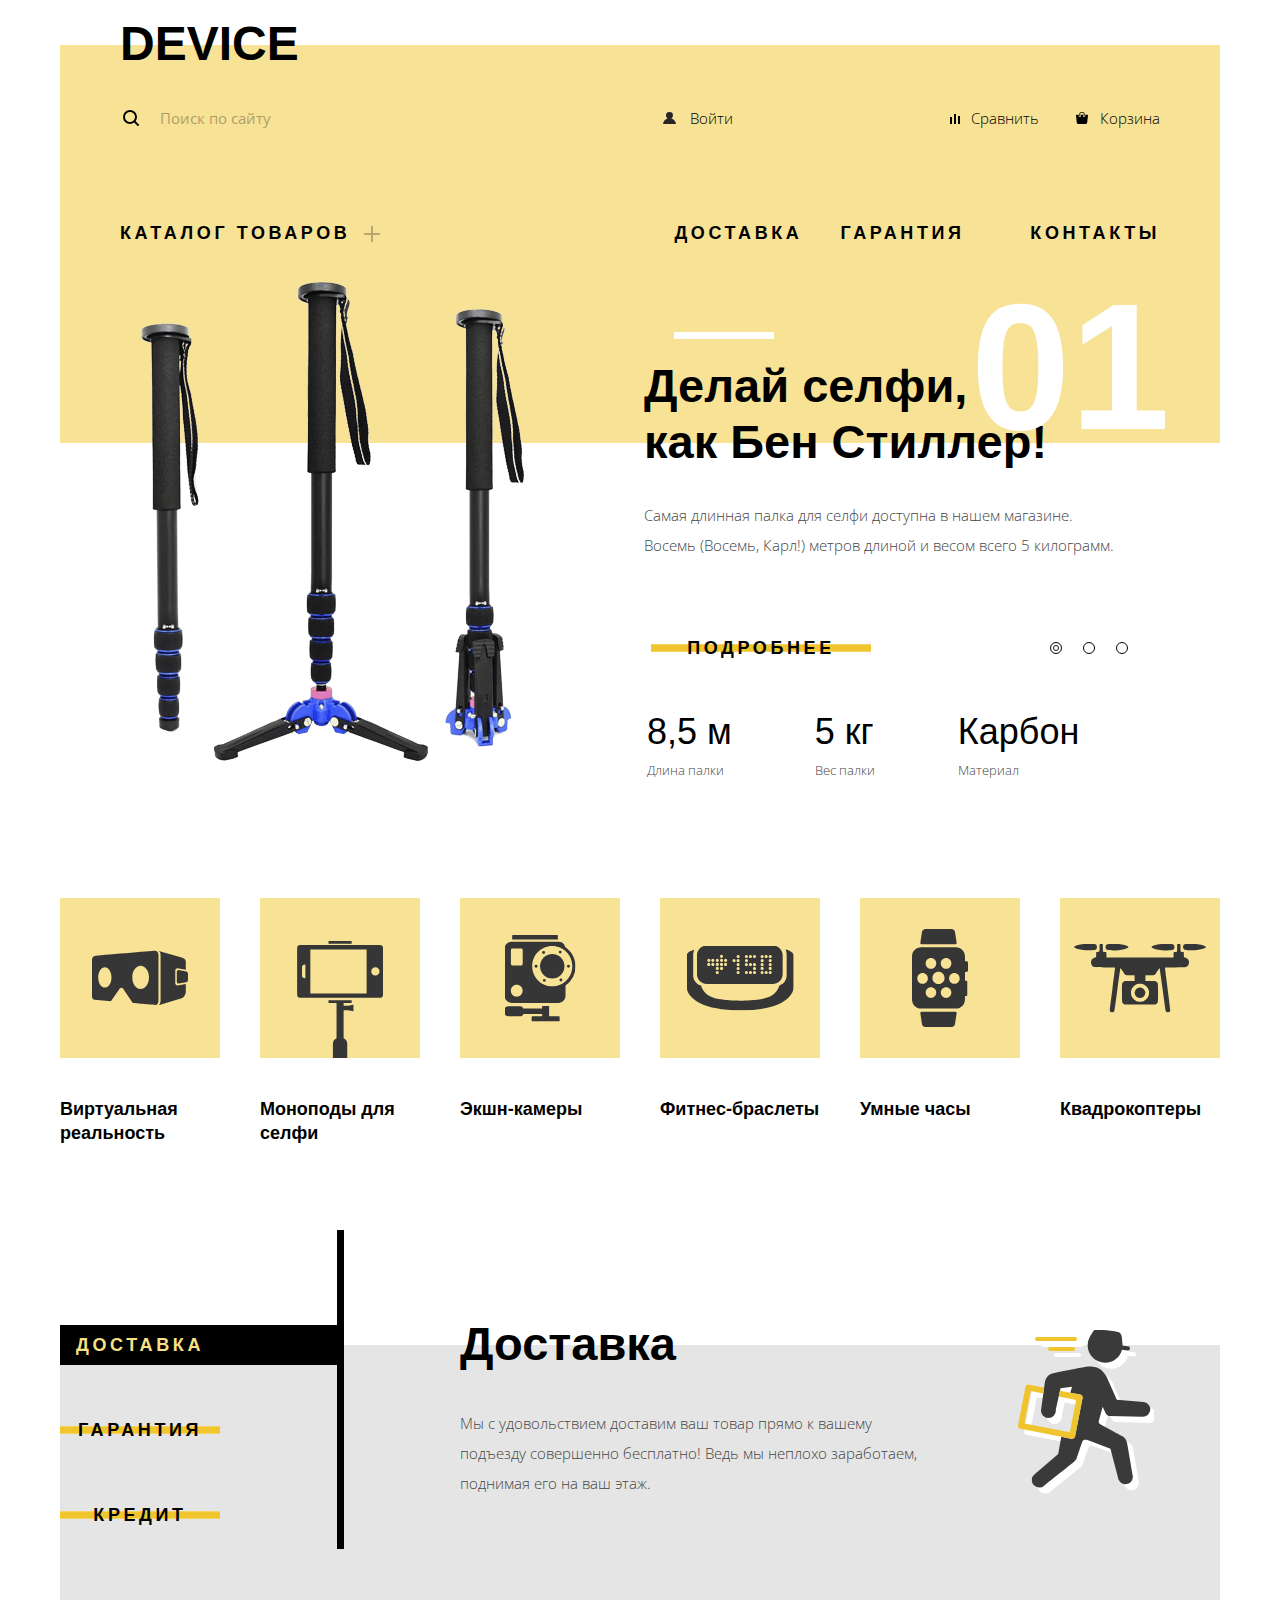
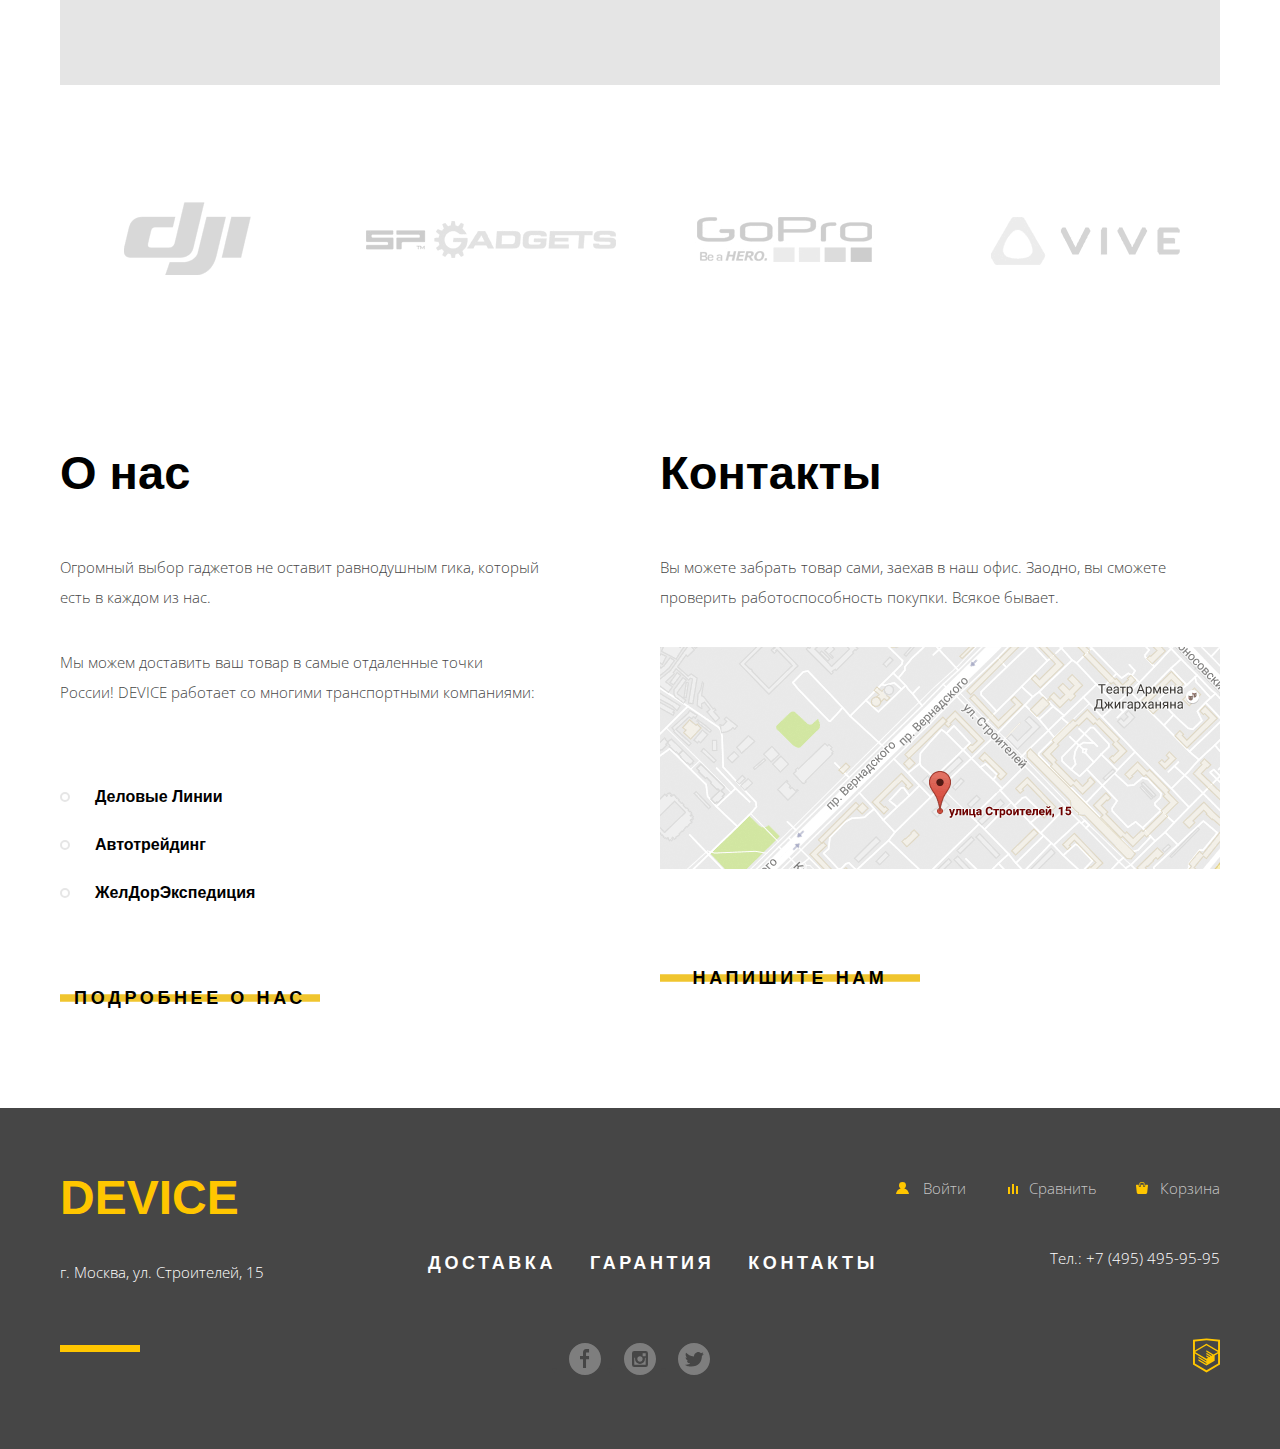
==== commit c1b23506: "закончил всю раюлту с js на главной" ====
--- a/index.html
+++ b/index.html
@@ -102,7 +102,7 @@
                     <span class="slogan-title">Делай селфи, <br> как Бен Стиллер!</span>
                     <p>Самая длинная палка для селфи доступна в нашем магазине.
                         <br>Восемь (Восемь, Карл!) метров длиной и весом всего 5 килограмм.</p>
-                   
+
                     <table>
                         <tr class="value">
                             <td>8,5 м</td>
@@ -128,7 +128,7 @@
                     <span class="slogan-title">Худеем <br> правильно!</span>
                     <p>Мотивирующие фитнес-браслеты помогут найти в себе силы не пропускать занятия и соблюдать диету.
                     </p>
-                    
+
                     <table>
                         <tr class="value">
                             <td>48 часов</td>
@@ -152,7 +152,7 @@
                     <p>Этот обычный, на первый взгляд, квадрокоптер оснащен мощным лазером, замаскированным под
                         стандартную
                         камеру.</p>
-                    
+
                     <table>
                         <tr class="value">
                             <td>800 м</td>
@@ -336,8 +336,8 @@
 
                 <p class="description-text">Вы можете забрать товар сами, заехав в наш офис.
                     Заодно, вы сможете проверить работоспособность покупки. Всякое бывает.</p>
-                <img src="img/map.png" width="560" height="222" alt="Карта">
-                <button class="btn">Напишите нам</button>
+                <img src="img/map.png" class="map" width="560" height="222" alt="Карта">
+                <button class="btn contacts-btn">Напишите нам</button>
             </section>
         </div>
     </main>
@@ -409,47 +409,49 @@
             </div>
         </div>
     </footer>
-
-    <section class="modal modal-write-us">
-        <h2 class="visually-hidden">Написать в компанию</h2>
-        <form class="write-us-form" action="https://echo.htmlacademy.ru" method="post">
-            <div class="write-us-container">
-                <div class="write-us-wrapper">
+    <div class="overlay fade">
+        <section class="modal modal-write-us scroll">
+            <h2 class="visually-hidden">Написать в компанию</h2>
+            <form class="write-us-form" action="https://echo.htmlacademy.ru" method="post">
+                <div class="write-us-container">
+                    <div class="write-us-wrapper">
+                        <p>
+                            <label for="user-name">Ваше имя:</label>
+                            <input class="user-name" id="user-name" type="text" name="name" placeholder="Имя Фамилия">
+                        </p>
+                        <p>
+                            <label for="user-email">Ваш e-mail:</label>
+                            <input class="user-email" id="user-email" type="email" name="email"
+                                placeholder="email@example.com">
+                        </p>
+                    </div>
                     <p>
-                        <label for="user-name">Ваше имя:</label>
-                        <input class="user-name" id="user-name" type="text" name="name" placeholder="Имя Фамилия">
+                        <label for="user-text">Текст письма:</label>
+                        <textarea class="user-text" id="user-text" rows="5" cols="45" name="text"
+                            placeholder="В свободной форме"></textarea>
+
                     </p>
-                    <p>
-                        <label for="user-email">Ваш e-mail:</label>
-                        <input class="user-email" id="user-email" type="email" name="email"
-                            placeholder="email@example.com">
-                    </p>
-                </div>
-                <p>
-                    <label for="user-text">Текст письма:</label>
-                    <textarea class="user-text" id="user-text" rows="5" cols="45" name="text"
-                        placeholder="В свободной форме"></textarea>
-
-                </p>
-                <button class="btn" type="submit">Отправить</button>
-                <button class="modal-close" type="button">
-                    <span class="visually-hidden">Закрыть</span>
-                    <img src="svg/modal-close.svg" alt="Кнопка закрыть">
-                </button>
-            </div>
-        </form>
-
-
-    </section>
-
-    <section class="modal modal-map">
-        <h2 class="visually-hidden">Как до нас добраться</h2>
-        <img src="img/map-big.png" width="960" height="559" alt="Большая карта">
-        <button class="modal-close" type="button">
-            <span class="visually-hidden">Закрыть</span>
-            <img src="svg/modal-close.svg" alt="Кнопка закрыть">
-        </button>
-    </section>
+                    <button class="btn" type="submit">Отправить</button>
+                    <button class="modal-close close-form" type="button">
+                        <span class="visually-hidden">Закрыть</span>
+                        <img src="svg/modal-close.svg" alt="Кнопка закрыть">
+                    </button>
+                </div>
+            </form>
+
+        </section>
+
+
+        <section class="modal modal-map scroll">
+            <h2 class="visually-hidden">Как до нас добраться</h2>
+            <iframe src="https://www.google.com/maps/embed?pb=!1m18!1m12!1m3!1d2249.1123749473236!2d37.52742931548593!3d55.68703400453057!2m3!1f0!2f0!3f0!3m2!1i1024!2i768!4f13.1!3m3!1m2!1s0x46b54cf65f5c8955%3A0x694710ccd55501e!2z0YPQuy4g0KHRgtGA0L7QuNGC0LXQu9C10LksIDE1LCDQnNC-0YHQutCy0LAsIDExOTMxMQ!5e0!3m2!1sru!2sru!4v1578323577712!5m2!1sru!2sru" width="960" height="559" frameborder="0" style="border:0;" allowfullscreen=""></iframe>
+           
+            <button class="modal-close close-map" type="button">
+                <span class="visually-hidden">Закрыть</span>
+                <img src="svg/modal-close.svg" alt="Кнопка закрыть">
+            </button>
+        </section>
+    </div>
     <script src="js/script.js"></script>
 </body>
 
--- a/css/style.css
+++ b/css/style.css
@@ -40,7 +40,7 @@
 body {
   margin: 0;
   padding: 0;
-
+  min-width: 1200px;
   font-family: "Open Sans", Arial, sans-serif;
   font-size: 15px;
   line-height: 30px;
@@ -700,6 +700,7 @@
 .info-header-tab:active {
   color: #f7e184;
   background-color: #000000;
+  
 }
 .info-header-tab::after{
   width: 160px;
@@ -708,7 +709,9 @@
 .info-header-tab:active::after{
  background-color: transparent;
  background-image: none;
-}
+ 
+}
+
 .info-header-tab.active::before {
   content: "";
   position: absolute;
@@ -717,7 +720,10 @@
   width: 117px;
   height: 100%;
   background-color: #000000;
-}
+  
+}
+
+
 .info-tabcontent {
   width: 760px;
   position: relative;
@@ -856,6 +862,7 @@
   background-color: transparent;
   padding-top: 8px;
   padding-bottom: 8px;
+  cursor: pointer;
 }
 .contacts button::after {
   width: 260px;
@@ -1258,6 +1265,7 @@
   opacity: 0.3;
 }
 .modal-write-us {
+  background-color: #ffffff;
   width: 960px;
   height: 553px;
   position: relative;
@@ -1310,11 +1318,13 @@
   top: 22px;
   right: 22px;
   background-color: transparent;
+  outline: none;
 }
 .modal-close img {
   opacity: 0.5;
 }
-.modal-close:hover > img {
+.modal-close:hover > img,
+.modal-close:focus > img {
   opacity: 1;
 }
 .modal-close:active > img {
@@ -1805,4 +1815,60 @@
   box-sizing: border-box;
   border: 1px solid #1f1f1f;
   border-radius: 50%;
+}
+.overlay {
+  position: fixed;
+  display: none;
+  top: 0;
+  width: 100%;
+  height: 100%;
+  background-color: rgba(0, 0, 0, 0.5);
+  z-index: 3;
+  
+}
+.modal-write-us {
+  display: none;
+  position: fixed;
+  z-index: 4;
+  left: 50%;
+  top: 50px;
+  -webkit-transform: translateX(-50%);
+  -ms-transform: translateX(-50%);
+  transform: translateX(-50%);
+}
+.modal-map {
+  display: none;
+  position: fixed;
+  z-index: 4;
+  left: 50%;
+  top: 50px;
+  -webkit-transform: translateX(-50%);
+  -ms-transform: translateX(-50%);
+  transform: translateX(-50%);
+}
+.scroll {
+  -webkit-animation-name: scroll;
+  animation-name: scroll;
+  -webkit-animation-duration: 1s;
+  animation-duration: 1s;
+  
+}
+@-webkit-keyframes scroll {
+  from {
+    top: -600px;
+  }
+  to {
+    top: 50px;
+  }
+}
+@keyframes scroll {
+  from {
+    top: -600px;
+  }
+  to {
+    top: 50px;
+  }
+}
+.map {
+  cursor: pointer;
 }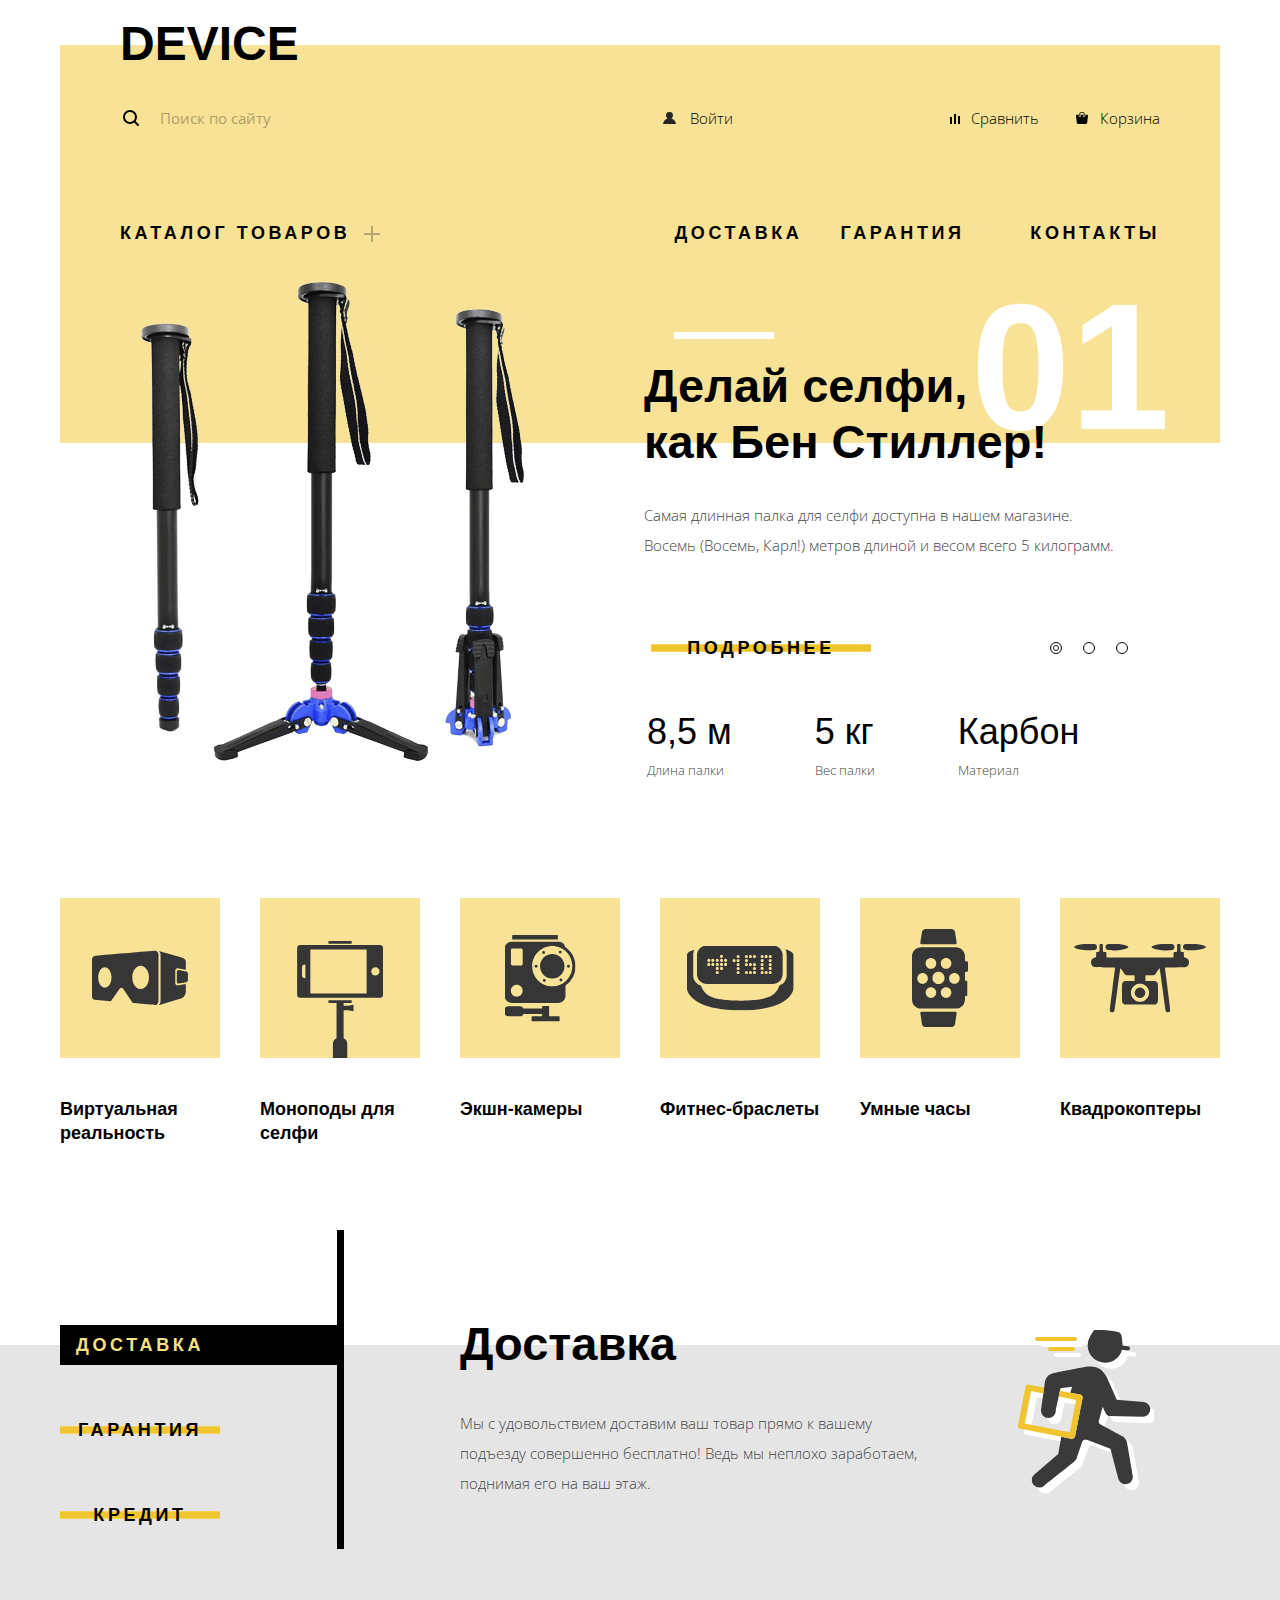
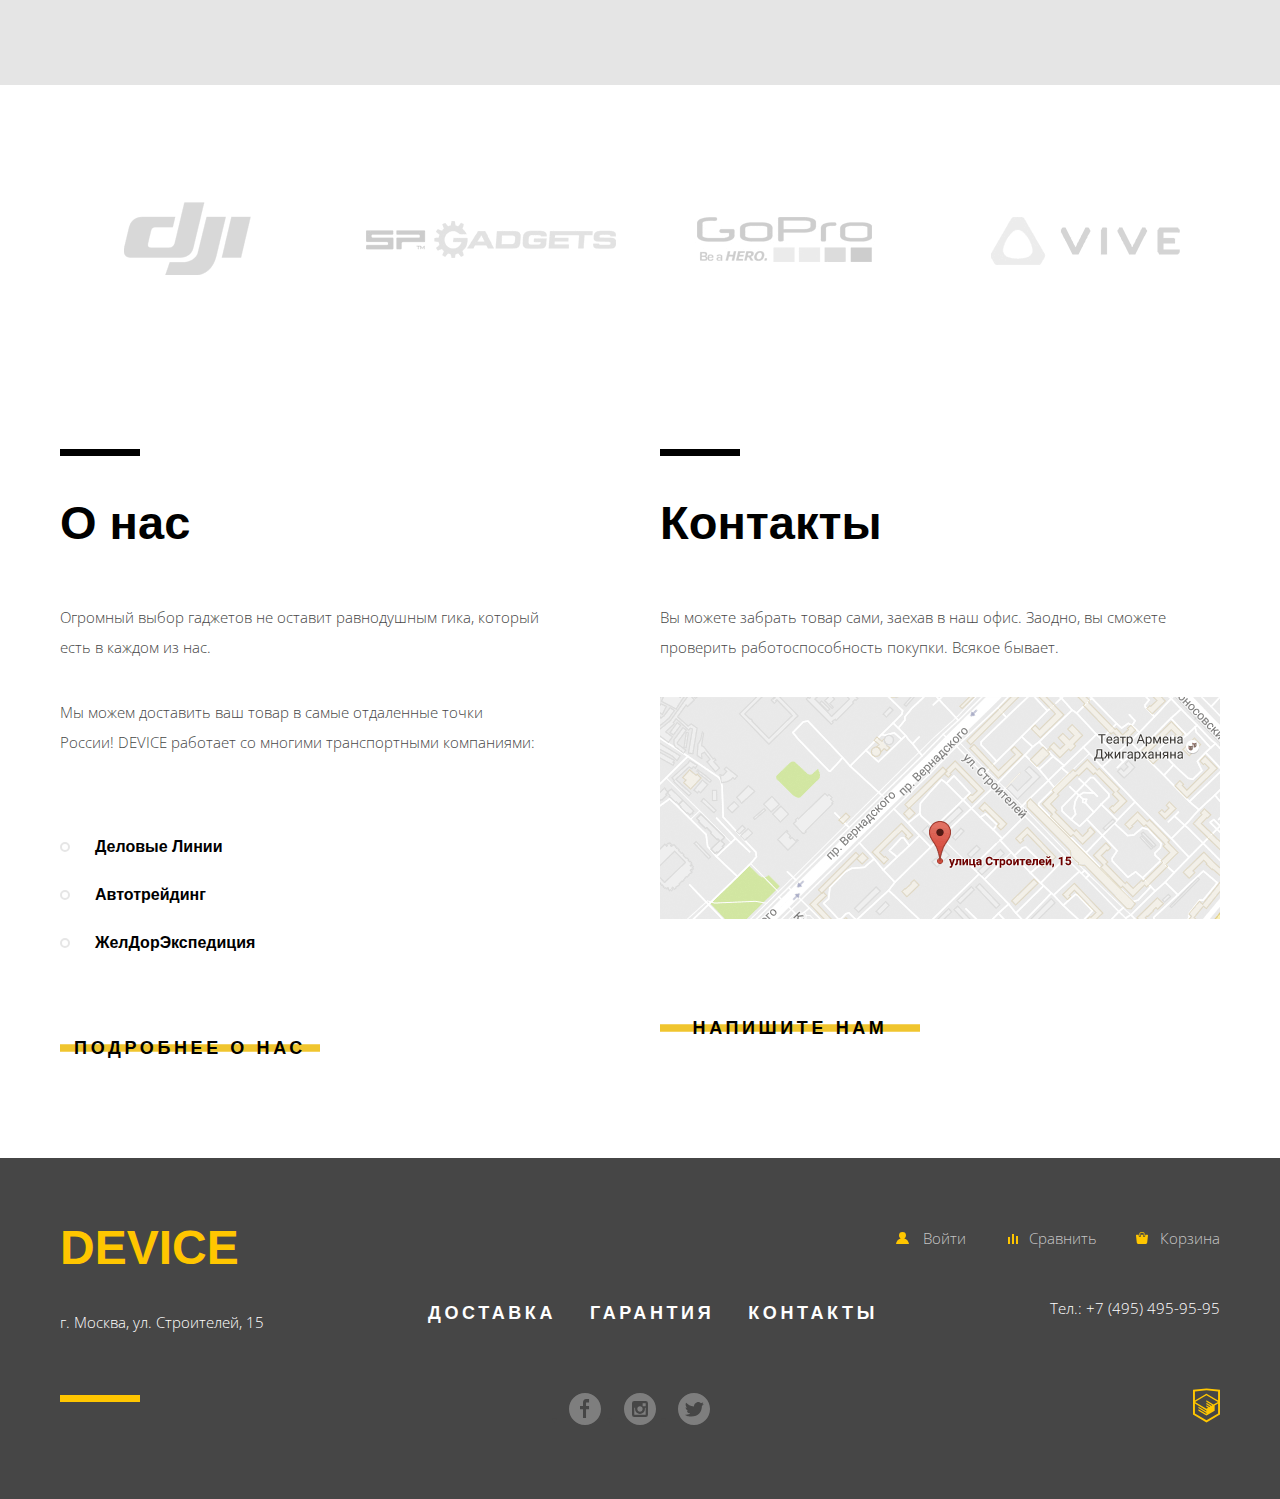
==== commit 7c665bd6: "Закончил работу с js на странице каталога, мелкие правки" ====
--- a/index.html
+++ b/index.html
@@ -84,11 +84,11 @@
         </nav>
 
     </header>
-    <main class="container">
+    <main>
 
         <h1 class="visually-hidden">Интернет-магазин «Девайс»</h1>
 
-        <section class="slider">
+        <section class="slider container">
             <h2 class="visually-hidden">Популярные товары</h2>
 
             <div class="slide-1 slider-item fade">
@@ -186,7 +186,7 @@
             </div>
         </section>
 
-        <section class="categories">
+        <section class="categories container">
             <h2 class="visually-hidden">Категории товаров</h2>
             <ul class="categories-list">
                 <li class="categories-item">
@@ -249,7 +249,7 @@
 
         <section class="services">
             <h2 class="visually-hidden">Сервис</h2>
-            <div class="services-wrapper">
+            <div class="services-wrapper container">
                 <div class="info-header">
                     <ul>
                         <li>
@@ -286,7 +286,7 @@
             </div>
         </section>
 
-        <section class="logotypes">
+        <section class="logotypes container">
             <h2 class="visually-hidden">Бренды товаров</h2>
             <ul class="logotypes-list">
                 <li>
@@ -314,7 +314,7 @@
         </section>
 
 
-        <div class="columns">
+        <div class="columns container">
             <section class="about-us">
                 <h2 class="visually-hidden">О компании</h2>
                 <span class="description-title">О нас</span>
--- a/css/style.css
+++ b/css/style.css
@@ -98,7 +98,7 @@
 .container {
   width: 1160px;
   margin: 0 auto;
-  padding: 0 20px;
+ 
   
 }
 
@@ -109,7 +109,7 @@
   margin: 0 auto;
   background-image: 
   linear-gradient(to bottom, #ffffff, #ffffff);
-  background-size: 10px 25px;
+  background-size: 10px 45px;
   background-position: 0 0;
   background-repeat: repeat-x;
 }
@@ -125,7 +125,7 @@
 }
 .main-header-logo {
   width: 165px;
-  margin-top: 20px;
+  padding-top: 20px;
   margin-bottom: 35px;
 }
 .user-navigation,
@@ -309,7 +309,7 @@
   position: absolute;
   top: 25px;
   left: -60px;
-  z-index: 1;
+  z-index: 2;
   width: 1040px;
   background-color: #f7e296;
   padding: 30px 60px 35px;
@@ -353,11 +353,12 @@
   padding-top: 80px;
   
 }
-.slide-1 .slogan-title {
+.slide-text .slogan-title {
+  position: relative;
   display: block;
   margin-bottom: 30px;
 }
-.slide-1 p {
+.slide-text p{
   margin: 0;
   padding: 0;
 
@@ -386,15 +387,7 @@
   padding-top: 80px;
   
 }
-.slide-2 .slogan-title {
-  display: block;
-  margin-bottom: 30px;
-}
-.slide-2 p {
-  margin: 0;
-  padding: 0;
-
-}
+
 .slide-3 {
   padding-top: 60px;
 }
@@ -408,15 +401,7 @@
   padding-top: 20px;
   
 }
-.slide-3 .slogan-title {
-  display: block;
-  margin-bottom: 30px;
-}
-.slide-3 p {
-  margin: 0;
-  padding: 0;
-
-}
+
 
 .slide-3 td {
   padding-right: 47px;
@@ -645,18 +630,20 @@
   padding: 0;
 }
 
-
-.services-wrapper{
-  
-  display: flex;
-  padding-bottom: 150px;
-  margin-bottom: 105px;
+.services {
   background-color: #e5e5e5;
   background-image: 
   linear-gradient(to bottom, #ffffff, #ffffff);
   background-size: 10px 25px;
   background-position: 0 0;
   background-repeat: repeat-x;
+}
+.services-wrapper{
+  
+  display: flex;
+  padding-bottom: 150px;
+  margin-bottom: 105px;
+ 
 }
 .services-wrapper .info-header {
   position: relative;
@@ -800,6 +787,18 @@
 }
 .about-us {
   width: 480px;
+  position: relative;
+  padding-top: 50px;
+}
+.about-us::after {
+  content: "";
+  position: absolute;
+  top: 0;
+  left: 0;
+  width: 80px;
+  height: 7px;
+  background-color: #000000;
+  
 }
 .about-us p:first-of-type {
   margin-bottom: 35px;
@@ -807,6 +806,7 @@
 .about-us p:last-of-type {
   margin-bottom: 70px;
 }
+
 .columns ul {
   margin: 0;
   padding: 0;
@@ -848,6 +848,19 @@
 }
 .contacts {
   width: 560px;
+  position: relative;
+  padding-top: 50px;
+}
+
+.contacts::after {
+  content: "";
+  position: absolute;
+  top: 0;
+  left: 0;
+  width: 80px;
+  height: 7px;
+  background-color: #000000;
+  
 }
 .contacts p {
   margin-bottom: 35px;
@@ -961,6 +974,7 @@
 }
 .title-and-breadcrumbs {
   padding-left: 60px;
+  box-sizing: border-box;
 }
 .name-page {
 margin: 0;
@@ -1006,12 +1020,22 @@
 .catalog-columns {
   display: flex;
   justify-content: space-between;
-  padding-left: 60px;
+  
 }
 .filter {
   width: 268px;
- 
-  
+  padding-left: 60px;
+  position: relative;
+}
+.filter::before {
+  z-index: -1;
+  content: "";
+  position: absolute;
+  top: 0;
+  right: 0;
+  width: 100vw;
+  height: 100%;
+  background-color: #eeeeee;
 }
 .filter-name,
 .sort-name {
@@ -1022,7 +1046,28 @@
   background-color: #dcdcdc;
   display: block;
   padding: 25px 0;
-  
+  position: relative;
+  z-index: 1;
+}
+.filter-name::before {
+  z-index: -1;
+  content: "";
+  position: absolute;
+  top: 0;
+  right: 0;
+  width: 100vw;
+  height: 100%;
+  background-color: #dcdcdc;
+}
+.filter-name::after {
+  z-index: -2;
+  content: "";
+  position: absolute;
+  top: 0;
+  left: 0;
+  width: 100vw;
+  height: 100%;
+  background-color: #ebebeb;
 }
 .filter-wrapper fieldset {
   border: none;
@@ -1475,64 +1520,7 @@
   background-color: #000000;
   
 }
-.cost-range-wrapper {
-  margin-bottom: 40px;
-}
-.cost-range {
-  width: 200px;
-  position: relative;
-}
-.range {
-  width: 200px;
-  height: 2px;
-  background-color: #dbdbdb;
-}
-.active-range {
-  width: 117px;
-  height: 2px;
-  background-color: #91c92f;
-}
-.min-cost,
-.max-cost {
-  position: absolute;
-  cursor: pointer;
-}
-.min-cost {
-  top: -10px;
-  left: -5px;
-}
-.max-cost {
-  top: -10px;
-  left: 110px;
-}
-.min-cost img:active,
-.max-cost img:active {
-  width: 22px;
-  height: 25px;
-}
-
-.cost-range-wrapper input {
-  font-family: "Gilroy", Arial, sans-serif;
-  font-size: 14px;
-  line-height: 24px;
-  font-weight: 300;
-  color: rgba(0,0,0,0.2);
-
-  border: none;
-  background-color: transparent;
-  width: 50px;
-  margin-top: 10px;
-}
-.cost-range-wrapper label {
-  font-family: "Gilroy", Arial, sans-serif;
-  font-size: 14px;
-  line-height: 24px;
-  font-weight: 300;
-  color: rgba(0,0,0,0.2);
-}
-.cost-range-wrapper input:first-of-type {
-  margin-right: 20px;
-}
+
 .sort-name {
   margin-right: 53px;
 }
@@ -1544,6 +1532,7 @@
 }
 .sort-navigation {
   position: relative;
+  z-index: 1;
 }
 .arrow-wrapper {
   position: absolute;
@@ -1871,4 +1860,90 @@
 }
 .map {
   cursor: pointer;
+}
+/* Стили для фильтра*/
+
+.cost-range-wrapper {
+  margin-bottom: 40px;
+}
+.cost-range {
+  width: 200px;
+  position: relative;
+}
+.range {
+  width: 200px;
+  height: 2px;
+  background-color: #dbdbdb;
+}
+.ui-slider-horizontal .ui-slider-range {
+  background-color: #91c92f; 
+}
+
+.cost-range-wrapper input {
+  font-family: "Gilroy", Arial, sans-serif;
+  font-size: 14px;
+  line-height: 24px;
+  font-weight: 300;
+  color: rgba(0,0,0,0.2);
+  
+  border: none;
+  background-color: transparent;
+  width: 50px;
+  margin-top: 10px;
+}
+.cost-range-wrapper label {
+  font-family: "Gilroy", Arial, sans-serif;
+  font-size: 14px;
+  line-height: 24px;
+  font-weight: 300;
+  color: rgba(0,0,0,0.2);
+}
+.cost-range-wrapper input:first-of-type {
+  margin-right: 20px;
+}
+    
+.ui-slider .ui-slider-handle,
+.ui-slider .ui-slider-handle:hover,
+.ui-slider .ui-slider-handle:focus {
+	cursor: pointer;
+	position: absolute;
+	z-index: 5;
+	width: 20px;
+	height: 23px;
+	background-image: url("../svg/filter-button.svg");
+	background-position: 0 0;
+	background-repeat: no-repeat;
+	
+	background-color: transparent;
+	border: none;
+	outline: none;
+}
+.ui-slider .ui-slider-handle:active {
+	
+	width: 22px;
+	height: 25px;
+	background-image: url("../svg/filter-button-big.svg");
+	background-position: 0 0;
+	background-repeat: no-repeat;
+	
+}
+
+.ui-slider .ui-slider-range {
+  position: absolute;
+  top: 0;
+	height: 100%;
+	z-index: 1;
+
+	display: block;
+	border: 0;
+	background-position: 0 0;
+}
+
+.ui-slider-horizontal .ui-slider-handle {
+	top: -10px;
+	margin-left: -10px;
+}
+
+.inner-page main {
+  overflow-x: hidden;
 }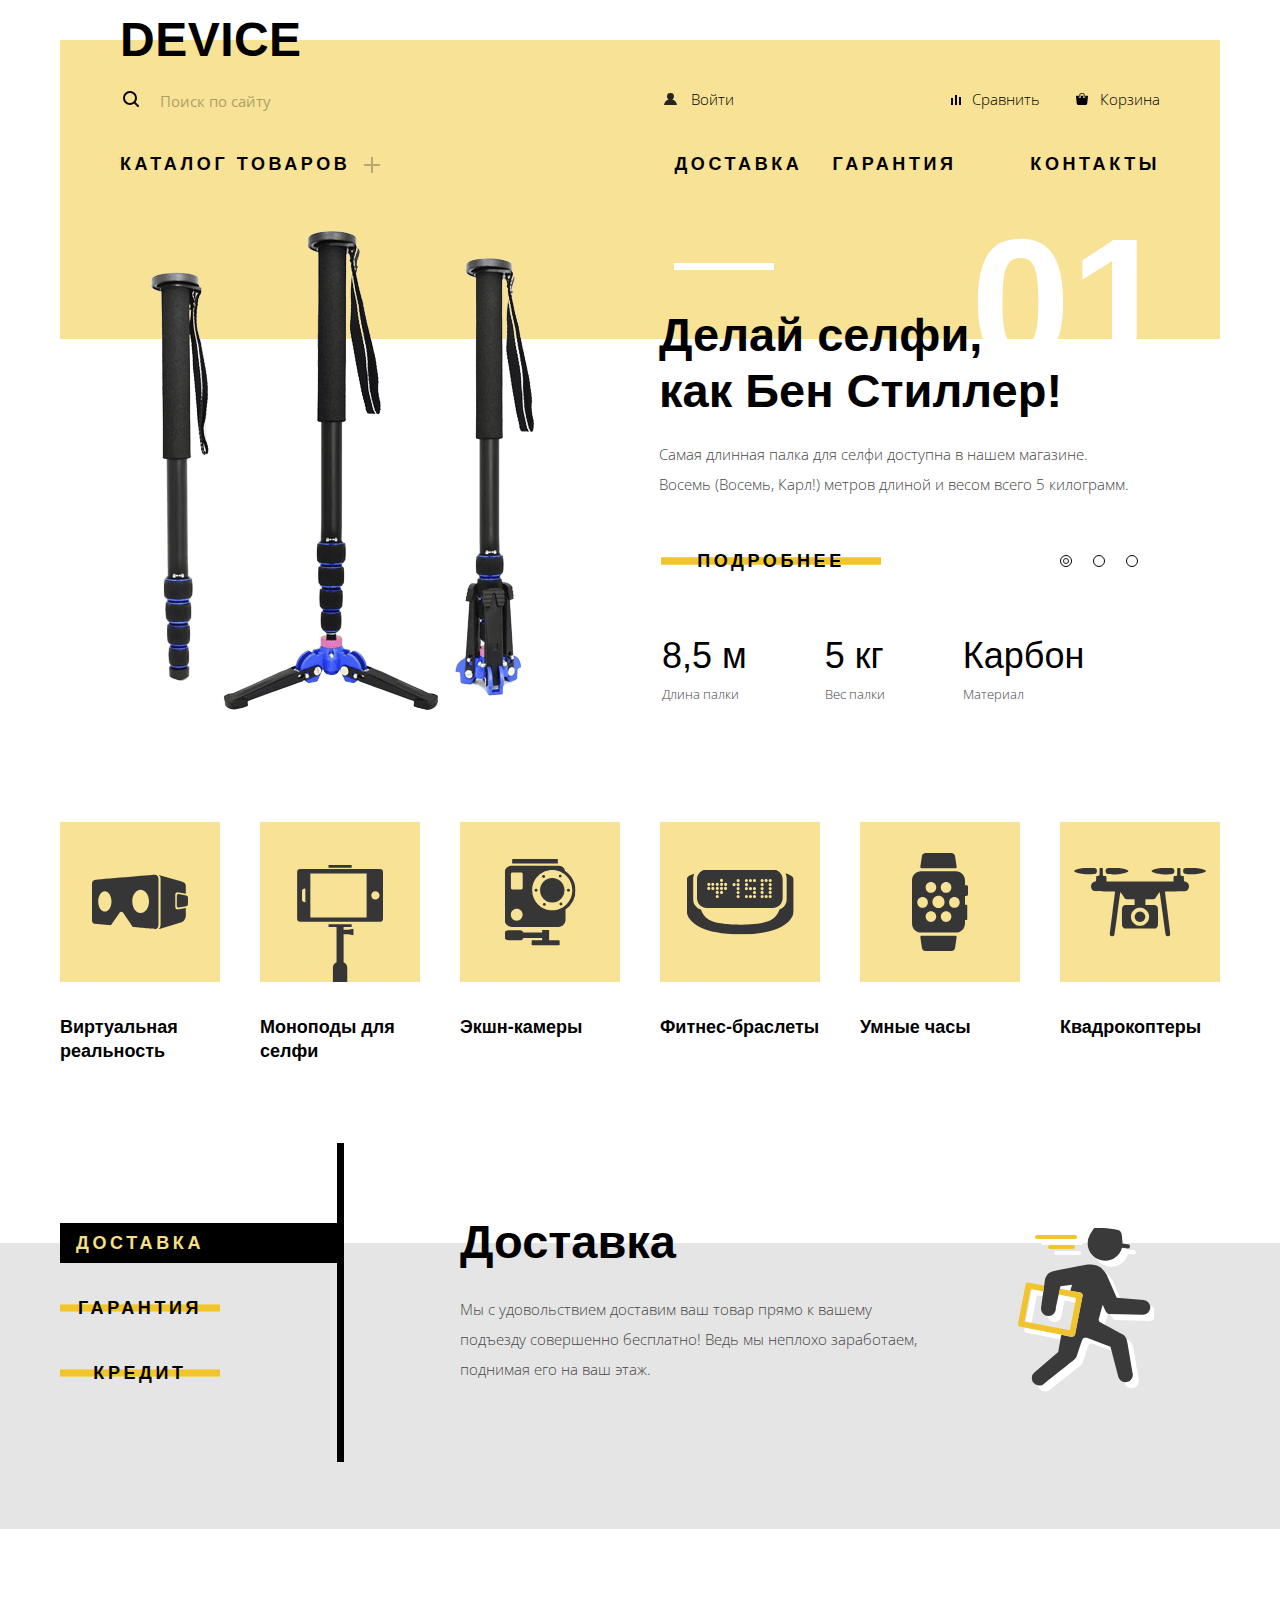
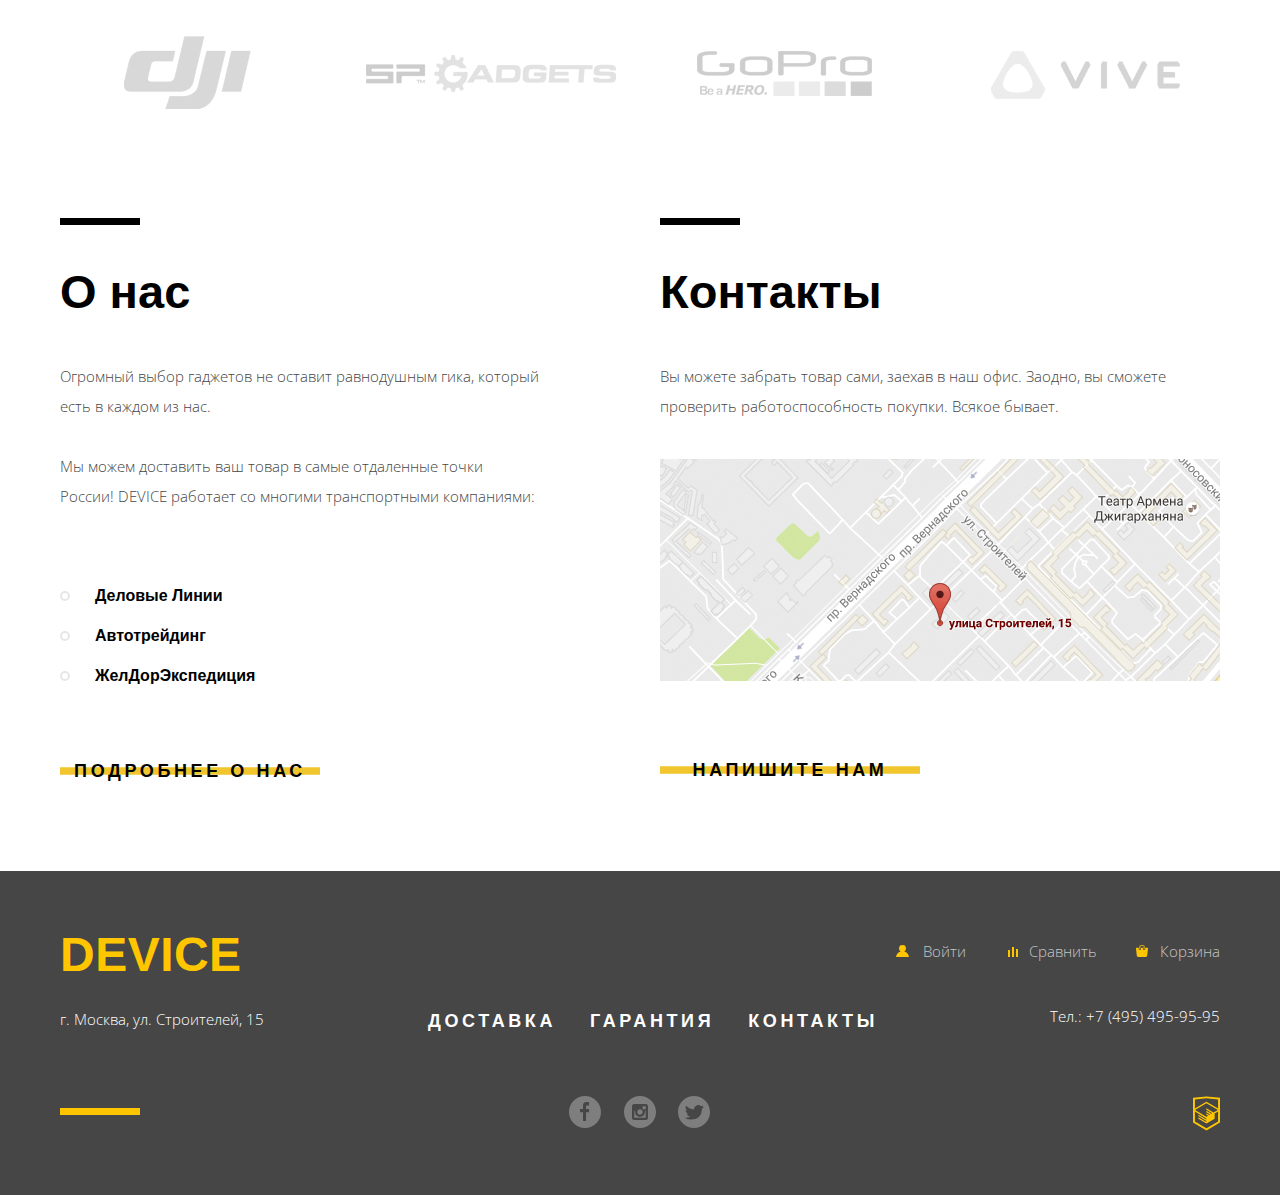
==== commit e9716942: "Програл через автопрефиксер и минификатор" ====
--- a/index.html
+++ b/index.html
@@ -7,7 +7,7 @@
     <link href="https://fonts.googleapis.com/css?family=Open+Sans:300,400&display=swap&subset=cyrillic"
         rel="stylesheet">
     <link href="css/normalize.css" rel="stylesheet">
-    <link href="css/style.css" rel="stylesheet">
+    <link href="css/style.min.css" rel="stylesheet">
 </head>
 
 <body>
@@ -46,7 +46,7 @@
                                 <a href="shop.html">Виртуальная реальность</a>
                             </li>
                             <li>
-                                <a href="diliverence.html">Моноподы для селфи</a>
+                                <a href="catalog.html">Моноподы для селфи</a>
                             </li>
                             <li>
                                 <a href="garantee.html">Экшн-камеры</a>
@@ -332,6 +332,7 @@
                 <a href="about-us.html" class="btn btn-about-us">Подробнее о нас</a>
             </section>
             <section class="contacts">
+                
                 <h2 class="description-title">Контакты</h2>
 
                 <p class="description-text">Вы можете забрать товар сами, заехав в наш офис.
--- a/css/style.min.css
+++ b/css/style.min.css
@@ -0,0 +1 @@
+@-webkit-keyframes fade{0%{opacity:.1}to{opacity:1}}@keyframes fade{0%{opacity:.1}to{opacity:1}}@-webkit-keyframes scroll{0%{top:-600px}to{top:50px}}@keyframes scroll{0%{top:-600px}to{top:50px}}.fade{-webkit-animation-name:fade;animation-name:fade;-webkit-animation-duration:1s;animation-duration:1s}@font-face{font-family:'gilroyextrabold';src:url(../fonts/gilroyextrabold-webfont.woff2) format('woff2');font-weight:400;font-style:normal}@font-face{font-family:'gilroylight';src:url(../fonts/gilroylight-webfont.woff2) format('woff2');font-weight:400;font-style:normal}body{margin:0;padding:0;min-width:1200px;font-family:"Open Sans",Arial,sans-serif;font-size:15px;line-height:30px;font-weight:300;color:#464646;background-color:#fff}a{text-decoration:none;color:#000}.visually-hidden:not(:focus):not(:active),input[type=checkbox].visually-hidden,input[type=radio].visually-hidden{position:absolute;width:1px;height:1px;margin:-1px;border:0;padding:0;white-space:nowrap;-webkit-clip-path:inset(100%);clip-path:inset(100%);clip:rect(0 0 0 0);overflow:hidden}.btn::after{content:"";position:absolute;z-index:-1;top:16px;left:0;width:220px;height:8px;background-image:-webkit-gradient(linear,left top,left bottom,from(#f0c52e),to(#f0c52e));background-image:-o-linear-gradient(top,#f0c52e,#f0c52e);background-image:linear-gradient(to bottom,#f0c52e,#f0c52e);background-size:1px 6px;background-position:0 1px;background-repeat:repeat-x;background-color:#f4d361;-webkit-transition:all .2s;-o-transition:all .2s;transition:all .2s}.btn:hover::after{-webkit-transform:translateY(-40%);-ms-transform:translateY(-40%);transform:translateY(-40%);height:100%;background-color:#f0c52e}.btn:active{color:rgba(0,0,0,.3)}.container{width:1160px;margin:0 auto}.main-navigation{background-color:#f7e296;width:1040px;padding:0 60px;margin:0 auto;background-image:-webkit-gradient(linear,left top,left bottom,from(#fff),to(#fff));background-image:-o-linear-gradient(top,#fff,#fff);background-image:linear-gradient(to bottom,#fff,#fff);background-size:10px 40px;background-position:0 0;background-repeat:repeat-x}.main-header-logo{color:#000}.footer-logo,.main-header-logo{font-family:"Gilroy",Arial,sans-serif;font-size:48px;line-height:48px;font-weight:800;text-transform:uppercase;display:block;letter-spacing:.48px}.main-header-logo{width:165px;padding-top:16px;margin-bottom:20px}.user-navigation{padding:0}.site-navigation,.slide-text p{margin:0;padding:0}.catalog-navigation{margin:0}.user-navigation{margin:0 0 30px;display:-webkit-box;display:-ms-flexbox;display:flex}.search-icon-user{outline:0;border:0;width:355px;background-color:transparent;padding-left:40px;padding-bottom:7px;-webkit-box-sizing:border-box;box-sizing:border-box}.search-icon-user:focus{border-bottom:2px solid #000}button.btn-search{margin-left:-5px;padding:7px 20px;visibility:hidden;cursor:pointer;-webkit-box-sizing:border-box;box-sizing:border-box}.search-icon-user:focus+.btn-search{visibility:visible}.btn-search:active{visibility:visible}.search{position:relative;margin-right:100px}.search::before{content:"";position:absolute;top:7px;left:3px;width:16px;height:16px;background-image:url(../svg/search.svg);background-repeat:no-repeat;background-position:0 0}.search-icon-user::-webkit-input-placeholder{color:#000}.btn-search{border:2px solid #000;padding:0;background-color:transparent}.btn-search:hover{background-color:#000;color:#fff;opacity:1}.btn-search:active{color:rgba(255,255,255,.3)}.login{margin-right:217px}.login-link{position:relative;padding-left:27px}.login-link::before{content:"";position:absolute;top:4px;left:0;width:13px;height:12px;background-image:url(../svg/user.svg);background-repeat:no-repeat;background-position:0 0}.compare{margin-right:auto}.cart-link,.compare-link{position:relative;padding-left:21px}.compare-link::before{top:6px;left:0;width:10px;height:10px;background-image:url(../svg/compare.svg)}.cart-link{padding-left:24px}.cart-link::before,.compare-link::before,.link-shop::after{content:"";position:absolute;background-repeat:no-repeat;background-position:0 0}.cart-link::before{top:4px;left:0;width:12px;height:12px;background-image:url(../svg/cart.svg)}.site-navigation{padding-bottom:48px;display:-webkit-box;display:-ms-flexbox;display:flex}.shop-link{position:relative;margin-right:294px}.link-shop{position:relative;padding-right:30px}.link-shop::after{top:3px;right:0;width:16px;height:16px;background-image:url(../svg/plus.svg);opacity:.3}.link-shop:hover::after{opacity:.5}.link-shop:active::after{opacity:1}.diliverence-link{position:relative;margin-right:30px}.diliverence-link::after{z-index:1;content:"";position:absolute;top:114px;left:0;width:100px;height:7px;background-color:#fff}.garantee-link{margin-right:auto}.catalog-navigation:hover,.shop-link a:focus+.catalog-navigation,.shop-link a:hover+.catalog-navigation{display:-webkit-box;display:-ms-flexbox;display:flex}.catalog-navigation{display:none;position:absolute;top:25px;left:-60px;z-index:2;width:1040px;background-color:#f7e296;padding:24px 60px 32px}.column-1 li:last-of-type,.column-2 li:last-of-type,.column-3 li:last-of-type,.info-header li:last-of-type{margin-bottom:0}.catalog-navigation div{margin-right:40px}.catalog-navigation div:last-of-type{margin-right:0}.column-1{width:200px}.column-2,.column-3{width:160px}.slide-1,.slide-2,.slide-3{position:relative;display:-webkit-box;display:-ms-flexbox;display:flex}.slide-1 .slide-img{width:384px;margin-left:90px;margin-right:125px}.slide-1 .slide-text{width:500px;padding-top:80px}.slide-text .slogan-title{position:relative;display:block;margin-bottom:20px}.slider .btn{display:block;width:220px;text-align:center;margin-right:179px}.slide-1 td{padding-right:75px}.slide-1 td:last-of-type,.slide-3 td:last-of-type{padding-right:0}.slide-2 .slide-img{width:360px;margin-left:115px;margin-right:125px;padding-top:12px}.slide-2 .slide-text{width:480px;padding-top:80px}.slide-3{padding-top:60px}.slide-3 .slide-img{width:560px;margin-left:30px;margin-right:10px;padding-top:6px}.slide-3 .slide-text{width:500px;padding-top:20px}.slide-3 td{padding-right:45px}.slider{position:relative;background-image:-webkit-gradient(linear,left top,left bottom,from(#f7e296),to(#f7e296));background-image:-o-linear-gradient(top,#f7e296,#f7e296);background-image:linear-gradient(to bottom,#f7e296,#f7e296);background-size:10px 112px;background-position:0 0;background-repeat:repeat-x}.slide-nav,.slides-control{display:-webkit-box;display:-ms-flexbox;display:flex}.slides-control{list-style:none;margin:0;padding:0}.dot-1,.dot-2,.dot-3{position:relative;font-size:0}.dot-1::after{content:"";position:absolute;left:0;top:-7px;width:12px;height:12px;-webkit-box-sizing:border-box;box-sizing:border-box;border:1px solid #050505;border-radius:50%}.dot-2::after,.dot-3::after,.slide-1 .dot-1::before,.slide-2 .dot-2::before,.slide-3 .dot-3::before{content:"";position:absolute;left:3px;top:-4px;width:6px;height:6px;-webkit-box-sizing:border-box;box-sizing:border-box;border:1px solid #1f1f1f;border-radius:50%}.dot-2::after,.dot-3::after,.slide-2 .dot-2::before,.slide-3 .dot-3::before{left:33px;top:-7px;width:12px;height:12px;border:1px solid #050505}.dot-3::after,.slide-2 .dot-2::before,.slide-3 .dot-3::before{left:36px;top:-4px;width:6px;height:6px;border:1px solid #1f1f1f}.dot-3::after,.slide-3 .dot-3::before{left:66px;top:-7px;width:12px;height:12px;border:1px solid #050505}.slide-3 .dot-3::before{left:69px;top:-4px;width:6px;height:6px;border:1px solid #1f1f1f}.slider table{margin-bottom:115px}.item-number{position:absolute;top:-14px;right:50px}.breadcrumbs a:hover,.catalog-navigation a:hover,.footer-logo:hover,.main-header-logo:hover,.page-number:hover,.search-icon-user:hover,.site-navigation a:hover,.sort-navigation a:hover,.user-navigation a:hover{opacity:.6}.catalog-navigation a:active,.categories-item a:active>div img,.categories-item a:active>h3,.footer-logo:active,.main-header-logo:active,.page-number,.search-icon-user,.site-navigation a:active,.sort-navigation a,.user-navigation .exit-link,.user-navigation a:active{opacity:.3}.bluetooth-list,.breadcrumbs,.catalog-list,.catalog-navigation,.categories-list,.color-list,.logotypes-list,.pagination-list,.site-navigation,.transport-company,.user-navigation{list-style:none}.add-to-comparison:hover,.exit a:active,.page-number:active,.pagination-list .active,.pagination-list .active:active,.pagination-list .active:hover,.search-icon-user:focus,.sort-navigation .active,.sort-navigation .active:active,.sort-navigation .active:hover,.sort-navigation a:active{opacity:1}.site-navigation a{font-size:18px;letter-spacing:3.6px;text-transform:uppercase}.catalog-list a,.filter-name,.filter-wrapper legend,.site-navigation a,.sort-name{font-family:"Gilroy",Arial,sans-serif;line-height:24px;font-weight:800}.filter-name,.sort-name{letter-spacing:3.6px;text-transform:uppercase}.catalog-list a,.filter-wrapper legend{font-size:18px}.catalog-navigation a{font-family:"Open Sans",Arial,sans-serif;font-size:15px;line-height:36px;font-weight:300;color:#000;letter-spacing:normal;text-transform:none}.categories-list{padding:0;display:-webkit-box;display:-ms-flexbox;display:flex;-webkit-box-pack:justify;-ms-flex-pack:justify;justify-content:space-between;margin:0 0 155px}.categories-item{width:160px}.categories-item div{position:relative;background-color:#f7e296;-webkit-transition:all .5s;-o-transition:all .5s;transition:all .5s;height:160px;margin-bottom:33px}.categories-item a:hover>div,.categories-item div:hover{background-color:#f0c52e}.categories-item img{position:absolute;top:50%;left:50%;-webkit-transform:translate(-50%,-50%);-ms-transform:translate(-50%,-50%);transform:translate(-50%,-50%)}.categories-item:nth-of-type(2) img{top:auto;bottom:0;-webkit-transform:translateX(-50%);-ms-transform:translateX(-50%);transform:translateX(-50%)}.categories-list h3{font-family:"Gilroy",Arial,sans-serif;font-size:18px;line-height:24px;font-weight:800;margin:0;padding:0}.services{background-color:#e5e5e5;background-image:-webkit-gradient(linear,left top,left bottom,from(#fff),to(#fff));background-image:-o-linear-gradient(top,#fff,#fff);background-image:linear-gradient(to bottom,#fff,#fff);background-size:10px 25px;background-position:0 0;background-repeat:repeat-x}.services-wrapper{display:-webkit-box;display:-ms-flexbox;display:flex;padding-bottom:136px;margin-bottom:95px}.services-wrapper .info-header{position:relative;width:300px;margin-right:100px}.info-header::after{content:"";position:absolute;top:-75px;right:16px;width:7px;height:319px;background-color:#000}.info-header ul{list-style:none;padding:5px 0 0;margin:0;width:160px;text-align:center}.footer-column-1 a,.info-header li{margin-bottom:25px}.info-header button{width:160px;z-index:1;background-color:transparent;margin:0;padding:8px 0;cursor:pointer}.info-header-tab.active,.info-header-tab:active{color:#f7e184;background-color:#000}.info-header-tab::after{width:160px}.info-header-tab.active::after,.info-header-tab:active::after{background-color:transparent;background-image:none}.info-header-tab.active::before,.info-header-tab::before{content:"";position:absolute;top:0;height:100%;background-color:#000}.info-header-tab.active::before{right:-117px;width:117px;-webkit-transition:.5s;-o-transition:.5s;transition:.5s}.info-header-tab::before{right:0;width:0}.info-tabcontent{width:760px;position:relative}.info-tabcontent:nth-of-type(2)::after,.info-tabcontent:nth-of-type(3)::after,.info-tabcontent:nth-of-type(4)::after{content:"";position:absolute;top:10px;right:66px;width:136px;height:164px;background-image:url(../svg/delivery.svg);background-repeat:no-repeat;background-position:0 0}.info-tabcontent:nth-of-type(3)::after,.info-tabcontent:nth-of-type(4)::after{top:-15px;right:46px;width:171px;height:195px;background-image:url(../svg/warranty.svg)}.info-tabcontent:nth-of-type(4)::after{right:70px;width:156px;height:188px;background-image:url(../svg/credit.svg)}.services-wrapper .description-title{display:block;margin-bottom:28px}.services-wrapper p{width:460px;margin:0;padding:0}.services-wrapper div:nth-of-type(3),.services-wrapper div:nth-of-type(4){display:none}.columns,.logotypes-list{display:-webkit-box;display:-ms-flexbox;display:flex;-webkit-box-pack:justify;-ms-flex-pack:justify;justify-content:space-between}.logotypes-list{padding:0;margin:0 0 85px}.columns{margin-bottom:80px}.columns span{display:block;margin-bottom:45px}.columns p,.columns ul{margin:0;padding:0}.about-us{width:480px;position:relative;padding-top:50px}.about-us::after{content:"";position:absolute;top:0;left:0;width:80px;height:7px;background-color:#000}.about-us p:first-of-type{margin-bottom:30px}.about-us p:last-of-type{margin-bottom:65px}ul.transport-company{margin-bottom:55px}.transport-company li{padding-left:35px;position:relative}.transport-company li:after{content:"";position:absolute;left:0;top:15px;width:6px;height:6px;border:2px solid #e6e6e6;border-radius:50%}.btn-about-us{display:block;width:260px;text-align:center}.btn-about-us::after,.contacts button::after{width:260px}.columns h2{padding:0;margin:0 0 45px}.contacts,.footer-column-1{width:560px;position:relative;padding-top:50px}.contacts::after,.footer-column-1::after{content:"";position:absolute;top:0;left:0;width:80px;height:7px;background-color:#000}.contacts p{margin-bottom:38px}.contacts button{width:260px;margin:0;background-color:transparent;padding:8px 0;cursor:pointer}.main-footer .container{display:-webkit-box;display:-ms-flexbox;display:flex;padding-bottom:55px}.footer-column-1{width:260px;padding-top:60px;margin-right:100px}.footer-column-1::after{top:237px;background-color:#ffc600}.footer-column-2{width:440px;padding-top:135px}.contacts img,.footer-column-2 .additional-navigation{margin-bottom:60px}.footer-column-2 .site-navigation,.footer-column-3 p,.footer-social,.write-us-container p,ul.inner-page{margin:0;padding:0}.footer-social{display:-webkit-box;display:-ms-flexbox;display:flex}.footer-social li:first-of-type{margin-left:149px;margin-right:23px}.footer-social li:last-of-type{margin-left:22px;margin-right:150px}.footer-social img{opacity:.3}.footer-social img:hover,.user-navigation-footer .cart-link:hover::before,.user-navigation-footer .compare-link:hover::before,.user-navigation-footer .login-link:hover::before{opacity:.6}.breadcrumbs a:active,.footer-social img:active{opacity:.1}.site-navigation-footer li:first-of-type{margin-left:8px;margin-right:34px}.site-navigation-footer li:last-of-type{margin-left:34px;margin-right:auto}.footer-column-3{width:360px;padding-top:65px;text-align:right}.footer-column-3 nav,nav.inner-page{margin-bottom:35px}.footer-column-3 span{display:block;margin-bottom:65px}nav.inner-page{padding-bottom:48px}.title-and-breadcrumbs{padding-left:60px;-webkit-box-sizing:border-box;box-sizing:border-box}.name-page{margin:0 0 20px;padding:0}.breadcrumbs{margin:0 0 45px;padding:0;display:-webkit-box;display:-ms-flexbox;display:flex}.breadcrumbs a,.breadcrumbs span{font-size:14px;line-height:24px;color:#000;opacity:.3}.breadcrumbs li:last-of-type,.breadcrumbs li:nth-of-type(2){padding-left:39px;position:relative}.breadcrumbs li:last-of-type::before,.breadcrumbs li:nth-of-type(2)::before{content:"";position:absolute;top:12px;left:20px;width:4px;height:7px;background-image:url(../svg/nav-arrow.svg);background-repeat:no-repeat;background-position:0 0}.catalog-columns{display:-webkit-box;display:-ms-flexbox;display:flex;-webkit-box-pack:justify;-ms-flex-pack:justify;justify-content:space-between}.filter{width:268px;padding-left:60px;position:relative}.filter::before{z-index:-1;right:0;background-color:#eee}.filter-name,.sort-name{font-size:16px;color:#000}.filter-name{background-color:#dcdcdc;display:block;padding-top:25px;padding-bottom:20px;position:relative;z-index:1}.filter-name::after,.filter-name::before,.filter::before{content:"";position:absolute;top:0;width:100vw;height:100%}.filter-name::before{z-index:-1;right:0;background-color:#dcdcdc}.filter-name::after{z-index:-2;left:0;background-color:#ebebeb}.filter-wrapper fieldset{border:0;padding:0;margin:0;position:relative}.bluetooth-list label,.color-list label{font-size:14px;line-height:40px;color:#000}.filter-wrapper{padding:70px 0 0}.bluetooth-list,.color-list{padding:0;margin:0}.color-list{margin-bottom:35px}.filter-button{background-color:transparent;padding:0;z-index:0;width:200px;cursor:pointer}.filter-button::after{width:200px}.sort-name{display:inline-block;padding-top:24px;padding-bottom:20px}.sort-navigation a{font-size:14px;line-height:18px;font-weight:400}.catalog{width:760px;margin-bottom:76px}.catalog-item{width:360px;margin-top:69px}.catalog-item:nth-of-type(2n+1){margin-right:40px}.catalog-list{display:-webkit-box;display:-ms-flexbox;display:flex;-ms-flex-wrap:wrap;flex-wrap:wrap;padding:0;margin:0 0 35px}.catalog .sort-navigation,.pagination-list{background-color:#ebebeb}.pagination-list{width:760px;margin:0}.item-number{font-family:"Gilroy",Arial,sans-serif;font-size:179.2px;line-height:179.2px;font-weight:800;color:#fff}.slogan-title{line-height:56px}.description-title,.item-price,.name-page,.slogan-title{font-family:"Gilroy",Arial,sans-serif;font-size:47px;font-weight:800;color:#000}.item-price{font-size:16px;line-height:24px;font-weight:300;color:#464646}.btn{font-size:18px;letter-spacing:3.6px;text-transform:uppercase}.btn,.modal label,.page-number{font-family:"Gilroy",Arial,sans-serif;line-height:24px;font-weight:800}.modal label{font-size:18px}.page-number{letter-spacing:3.6px;text-transform:uppercase}.btn{position:relative;padding-top:8px;padding-bottom:8px}.characteristic{font-size:13px;line-height:20px}.value{font-family:"Gilroy",Arial,sans-serif;font-size:36px;font-weight:300;color:#000}button{background-color:#fff;border:0}.description-title,.name-page,.value{line-height:48px}.add-to-comparison{color:#000;opacity:.5;font-size:13px;line-height:36px;background-color:transparent;padding:0;margin:0 auto;display:block}.add-to-comparison:active{opacity:.2}.page-number{font-size:16px}.pagination-btn,.transport-company{font-family:"Gilroy",Arial,sans-serif;font-size:16px;font-weight:800}.pagination-btn{line-height:24px;letter-spacing:3.6px;text-transform:uppercase}.pagination-btn:hover{background-color:#d9d9d9}.pagination-btn:active{color:rgba(0,0,0,.3)}.transport-company{line-height:40px;color:#000}.main-footer{background-color:#464646}.footer-logo{color:#ffc600}.additional-navigation a,.main-footer span,.user-navigation-footer a:hover{color:#fff}.user-navigation-footer{margin:0;padding:0;list-style:none;display:-webkit-box;display:-ms-flexbox;display:flex}.user-navigation-footer a{color:rgba(255,255,255,.7)}.user-navigation-footer a:active{color:rgba(255,255,255,.3)}.user-navigation-footer .login{margin-left:auto;margin-right:42px}.user-navigation-footer .login-link::before{background-image:url(../svg/user-y.svg)}.user-navigation-footer .cart-link:active::before,.user-navigation-footer .compare-link:active::before,.user-navigation-footer .login-link:active::before{opacity:.3}.user-navigation-footer .compare{margin-right:39px}.user-navigation-footer .compare-link::before{background-image:url(../svg/compare-y.svg)}.user-navigation-footer .cart-link::before{background-image:url(../svg/cart-y.svg)}.modal{-webkit-box-shadow:0 10px 20px 0 rgba(0,0,0,.2);box-shadow:0 10px 20px 0 rgba(0,0,0,.2)}.footer-copyright img:hover{opacity:.6}.footer-copyright img:active{opacity:.3}.modal-write-us{background-color:#fff;width:960px;height:553px}.write-us-container{width:760px;margin:0 auto;padding:0 40px}.write-us-wrapper{display:-webkit-box;display:-ms-flexbox;display:flex;-webkit-box-pack:justify;-ms-flex-pack:justify;justify-content:space-between;padding-top:90px;margin-bottom:30px}.write-us-container input,.write-us-container textarea{margin-top:5px;display:block;width:360px;height:50px;padding-left:20px;-webkit-box-sizing:border-box;box-sizing:border-box}.write-us-container textarea{width:760px;height:156px;padding-top:18px;margin-bottom:40px}.write-us-container .btn{width:200px;background-color:transparent}.item-hover .btn::after,.write-us-container .btn::after{width:200px}.modal-close{cursor:pointer;position:absolute;top:22px;right:16px;background-color:transparent;outline:0}.modal-close img{opacity:.5}.modal-close:focus>img,.modal-close:hover>img{opacity:1}.modal-close:active>img{opacity:.3}.catalog-list a,.filter-wrapper legend,.modal label{letter-spacing:normal;text-transform:none;color:#000}.modal input,.modal textarea{background-color:#f2f2f2;border:0;font-family:"Open Sans",Arial,sans-serif;font-size:14px;line-height:18px;font-weight:400;color:#464646;opacity:1}.modal input:hover,.modal textarea:hover{background-color:#eaeaea}.modal input:focus,.modal textarea:focus{background-color:#fff;border:3px solid #f0c52e;outline:0;-webkit-box-sizing:border-box;box-sizing:border-box}.modal input:invalid{background-color:#f6dada;color:rgba(70,70,70,.4)}.modal textarea{resize:none}input.user-email::-webkit-input-placeholder,input.user-name::-webkit-input-placeholder,textarea.user-text::-webkit-input-placeholder{font-family:"Open Sans",Arial,sans-serif;font-size:14px;line-height:18px;font-weight:400;color:#464646;opacity:.4}input.user-email:-moz-placeholder,input.user-email::-moz-placeholder,input.user-name:-moz-placeholder,input.user-name::-moz-placeholder,textarea.user-text:-moz-placeholder,textarea.user-text::-moz-placeholder{font-family:"Open Sans",Arial,sans-serif;font-size:14px;line-height:18px;font-weight:400;color:#464646;opacity:.4}input.user-email:-ms-input-placeholder,input.user-email::-ms-input-placeholder,input.user-name:-ms-input-placeholder,input.user-name::-ms-input-placeholder,textarea.user-text:-ms-input-placeholder,textarea.user-text::-ms-input-placeholder{font-family:"Open Sans",Arial,sans-serif;font-size:14px;line-height:18px;font-weight:400;color:#464646;opacity:.4}input.user-email:focus::-webkit-input-placeholder,input.user-name:focus::-webkit-input-placeholder,textarea.user-text:focus::-webkit-input-placeholder{color:transparent}input.user-email:focus:-moz-placeholder,input.user-email:focus::-moz-placeholder,input.user-name:focus:-moz-placeholder,input.user-name:focus::-moz-placeholder,textarea.user-text:focus:-moz-placeholder,textarea.user-text:focus::-moz-placeholder{color:transparent}input.user-email:focus:-ms-input-placeholder,input.user-email:focus::-ms-input-placeholder,input.user-name:focus:-ms-input-placeholder,input.user-name:focus::-ms-input-placeholder,textarea.user-text:focus:-ms-input-placeholder,textarea.user-text:focus::-ms-input-placeholder{color:transparent}.modal-map{width:960px;height:559px}.inner-page .login{margin-right:18px}.exit-link{margin-right:65px}.filter-wrapper legend{padding-top:12px;margin-bottom:35px}.color-choice legend{margin-bottom:15px}.bluetooth-choice legend{margin-bottom:16px}.filter-wrapper fieldset::after{content:"";position:absolute;top:0;left:0;width:200px;height:2px;background-color:#000}.sort-name{margin-right:48px}.sort-navigation a{margin-right:25px}.sort-navigation a:last-of-type{margin-right:0}.sort-navigation{position:relative;z-index:1}.arrow-wrapper{position:absolute;top:20px;right:0}.arrow-wrapper button{background-color:transparent;padding:0;cursor:pointer;opacity:.2}.arrow-wrapper button:hover{opacity:.4}.arrow-wrapper button:active{opacity:1}.arrow-wrapper button:last-of-type{margin-left:19px}.bluetooth-list li,.color-list li{padding-left:38px;position:relative}.color-list label{cursor:pointer;-webkit-user-select:none;-moz-user-select:none;-ms-user-select:none;user-select:none}.filter-input-checkbox+label::before{content:"";position:absolute;top:8px;left:0;width:23px;height:23px;background-image:url(../svg/checkbox-off.svg);background-repeat:no-repeat;background-position:0 0}.filter-input-checkbox:checked+label::before{content:"";position:absolute;top:8px;left:0;width:26px;height:23px;background-image:url(../svg/checkbox-on.svg);background-repeat:no-repeat;background-position:0 0}.color-list label:hover::before{opacity:.6}.color-list label:active::before{opacity:1}.filter-input-checkbox:disabled+label::before{opacity:.25}.filter-input-checkbox:disabled+label,.filter-input-radio:disabled+label{color:#a6a6a6}.bluetooth-list label{-webkit-user-select:none;-moz-user-select:none;-ms-user-select:none;user-select:none;cursor:pointer}.filter-input-radio+label::before{content:"";position:absolute;top:8px;left:0;width:25px;height:25px;background-image:url(../svg/radio-off.svg);background-repeat:no-repeat;background-position:0 0}.filter-input-radio:checked+label::before{content:"";position:absolute;top:8px;left:0;width:25px;height:25px;background-image:url(../svg/radio-on.svg);background-repeat:no-repeat;background-position:0 0}.bluetooth-list label:hover::before{opacity:.6}.bluetooth-list label:active::before{opacity:1}.filter-input-radio:disabled+label::before{opacity:.25}.bluetooth-list{margin-bottom:32px}.filter{background-color:#efefef}.catalog-item p{margin:0}.item-hover{width:200px;display:none;position:absolute;top:170px;left:80px}.item-hover .btn{cursor:pointer;z-index:0;width:200px;padding-left:0;padding-right:0;background-color:transparent;margin-bottom:10px}.catalog-item-image{position:relative;margin-bottom:23px}.catalog-item-image:hover>.item-hover{display:block}.catalog-item-image:hover>img{opacity:.7}.item-description-wrapper{display:-webkit-box;display:-ms-flexbox;display:flex}.item-description-wrapper h3{margin:0;width:260px}.item-description-wrapper span{margin-left:auto}.new-item{position:absolute;top:50px;right:38px}.new-item span{position:relative;font-family:"Gilroy",Arial,sans-serif;font-size:14px;line-height:24px;font-weight:800;color:rgba(0,0,0,.2);letter-spacing:.7px;text-transform:uppercase;-webkit-user-select:none;-moz-user-select:none;-ms-user-select:none;user-select:none}.new-item span::after{content:"";position:absolute;top:-22px;left:-14px;width:60px;height:60px;-webkit-box-sizing:border-box;box-sizing:border-box;border:2px solid #d7d7d7;border-radius:50%}.pagination-list,.pagination-number-wrapper{display:-webkit-box;display:-ms-flexbox;display:flex}.pagination-list{-webkit-box-pack:justify;-ms-flex-pack:justify;justify-content:space-between}.pagination-number-wrapper{margin-left:12px}.pagination-btn{padding:25px 30px}.pagination-list{padding:20px 0}.pagination-number-wrapper li:first-of-type,.pagination-number-wrapper li:nth-of-type(2){margin-right:27px}.inner-page .user-navigation-footer{position:relative}.inner-page .login-wrapper{display:-webkit-box;display:-ms-flexbox;display:flex;position:absolute;top:0;left:-115px}.inner-page .inner-compare{margin-left:auto}.inner-exit-link{margin-right:0}.user-navigation-footer .exit-link{color:rgba(255,255,255,.3)}.user-navigation-footer .exit-link:hover{color:#fff}.user-navigation-footer .exit-link:active{color:rgba(255,255,255,.7)}.slide-1 p,.slide-2 p,.slide-3 p{margin-bottom:130px}.slide-nav{position:absolute;top:314px;right:160px}.dot:hover{cursor:pointer}.dot-1.dot-active::before,.dot-2.dot-active::before,.dot-3.dot-active::before{content:"";position:absolute;left:3px;top:-4px;width:6px;height:6px;-webkit-box-sizing:border-box;box-sizing:border-box;border:1px solid #1f1f1f;border-radius:50%}.dot-2.dot-active::before,.dot-3.dot-active::before{left:36px}.dot-3.dot-active::before{left:69px}.overlay{position:fixed;display:none;top:0;width:100%;height:100%;background-color:rgba(0,0,0,.5);z-index:3}.modal-map,.modal-write-us{display:none;position:fixed;z-index:4;left:50%;top:50px;-webkit-transform:translateX(-50%);-ms-transform:translateX(-50%);transform:translateX(-50%)}.scroll{-webkit-animation-name:scroll;animation-name:scroll;-webkit-animation-duration:1s;animation-duration:1s}.map{cursor:pointer}.cost-range-wrapper{margin-bottom:30px}.cost-range{width:200px;position:relative}.range{width:200px;height:2px;background-color:#dbdbdb}.ui-slider-horizontal .ui-slider-range{background-color:#91c92f}.cost-range-wrapper input{border:0;background-color:transparent;width:50px;margin-top:10px}.cost-range-wrapper input,.cost-range-wrapper label{font-family:"Gilroy",Arial,sans-serif;font-size:14px;line-height:24px;font-weight:300;color:rgba(0,0,0,.2)}.cost-range-wrapper input:first-of-type{margin-right:20px}.ui-slider .ui-slider-handle,.ui-slider .ui-slider-handle:focus,.ui-slider .ui-slider-handle:hover{cursor:pointer;position:absolute;z-index:5;width:20px;height:23px;background-image:url(../svg/filter-button.svg);background-position:0 0;background-repeat:no-repeat;background-color:transparent;border:0;outline:0}.ui-slider .ui-slider-handle:active{width:22px;height:25px;background-image:url(../svg/filter-button-big.svg);background-position:0 0;background-repeat:no-repeat}.ui-slider .ui-slider-range{position:absolute;top:0;height:100%;z-index:1;display:block;border:0;background-position:0 0}.ui-slider-horizontal .ui-slider-handle{top:-10px;margin-left:-10px}.inner-page main{overflow-x:hidden}.catalog-category{line-height:24px}.catalog-item:nth-of-type(n+3){margin-top:44px}.pagination-btn:last-of-type{padding-right:25px}